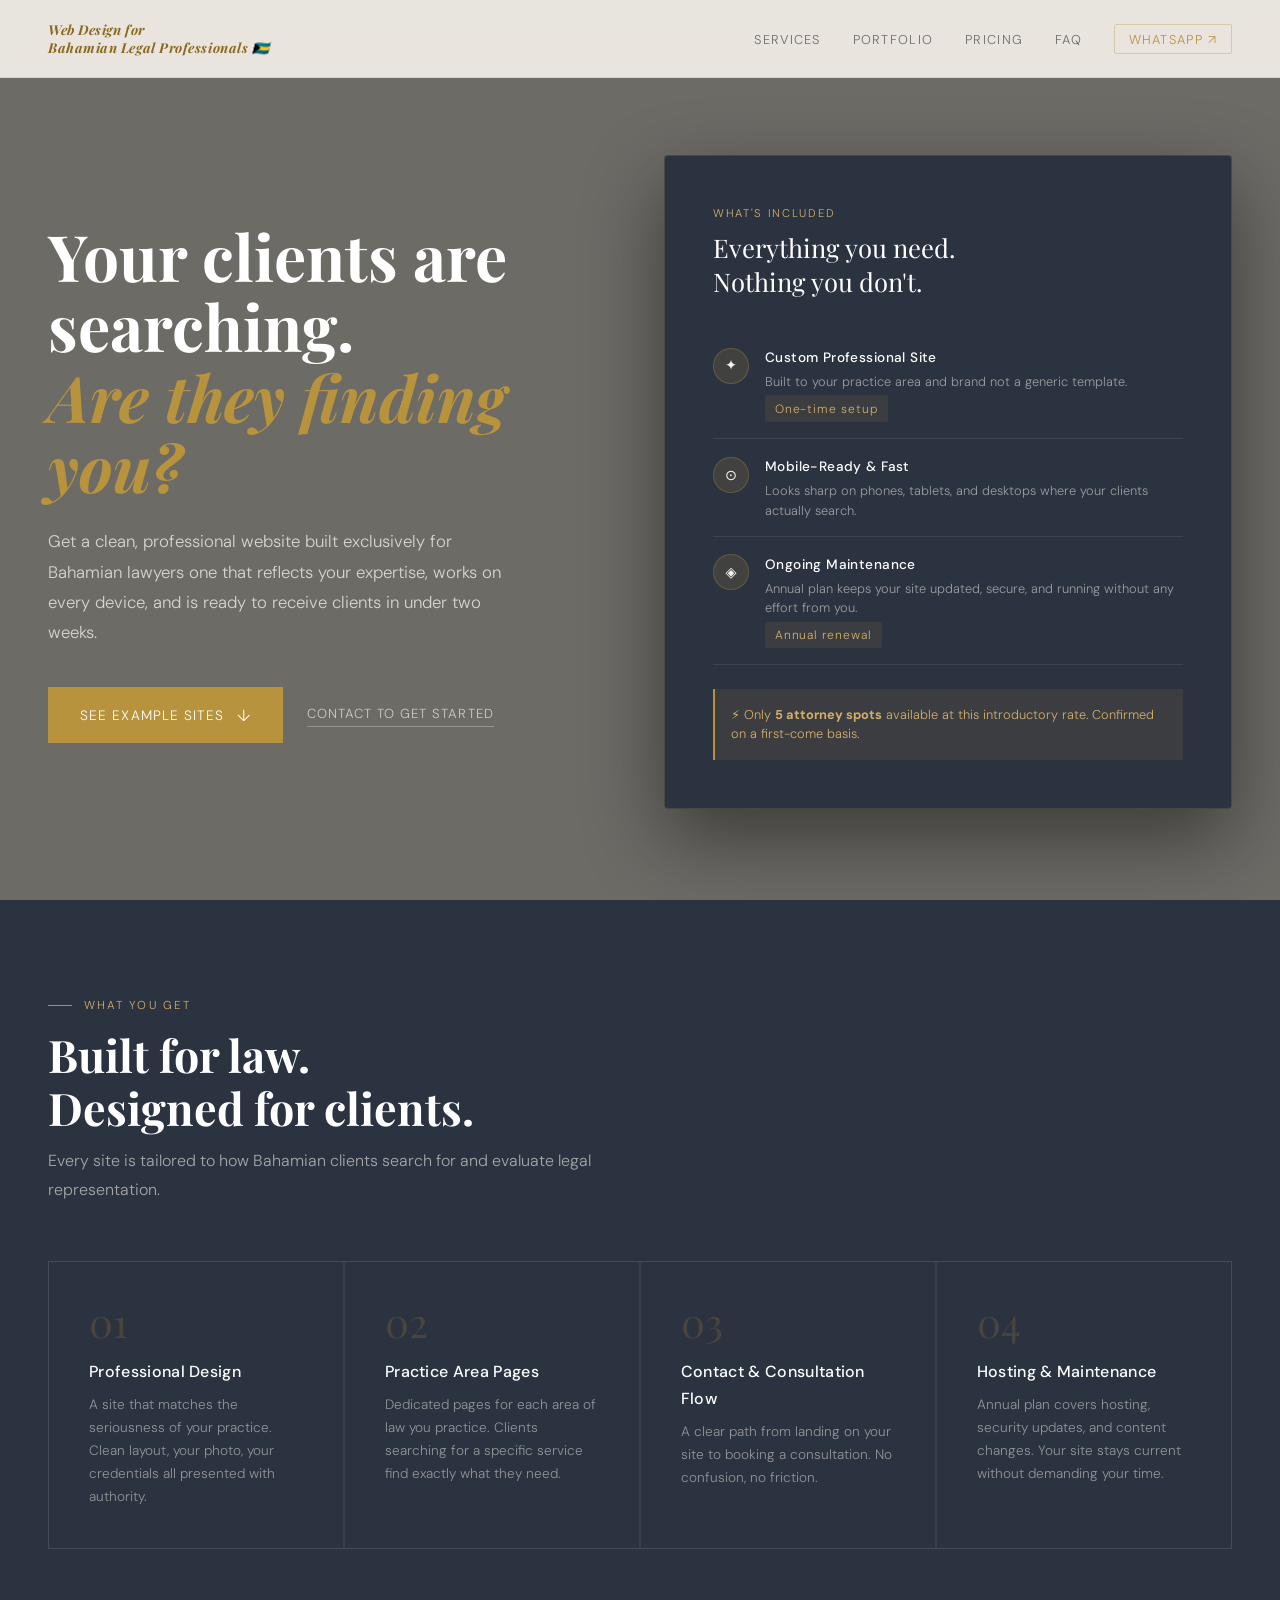
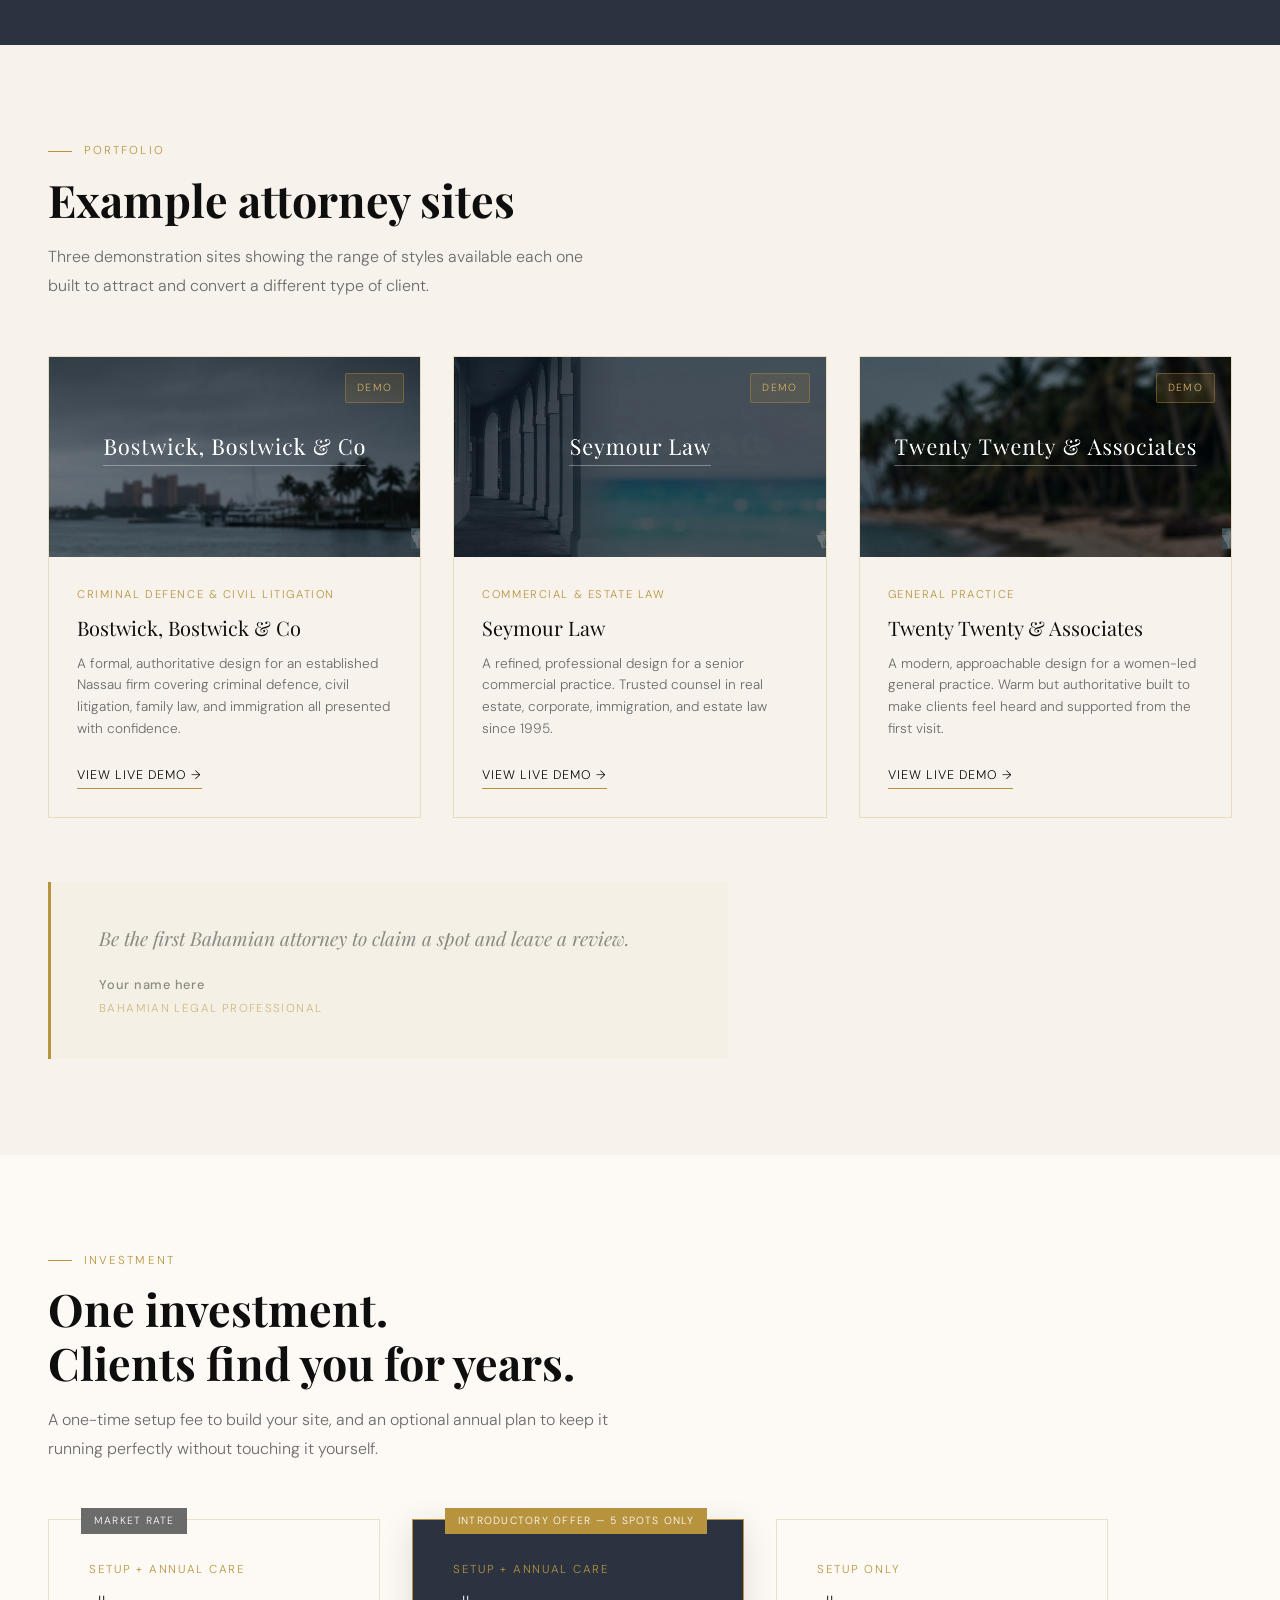
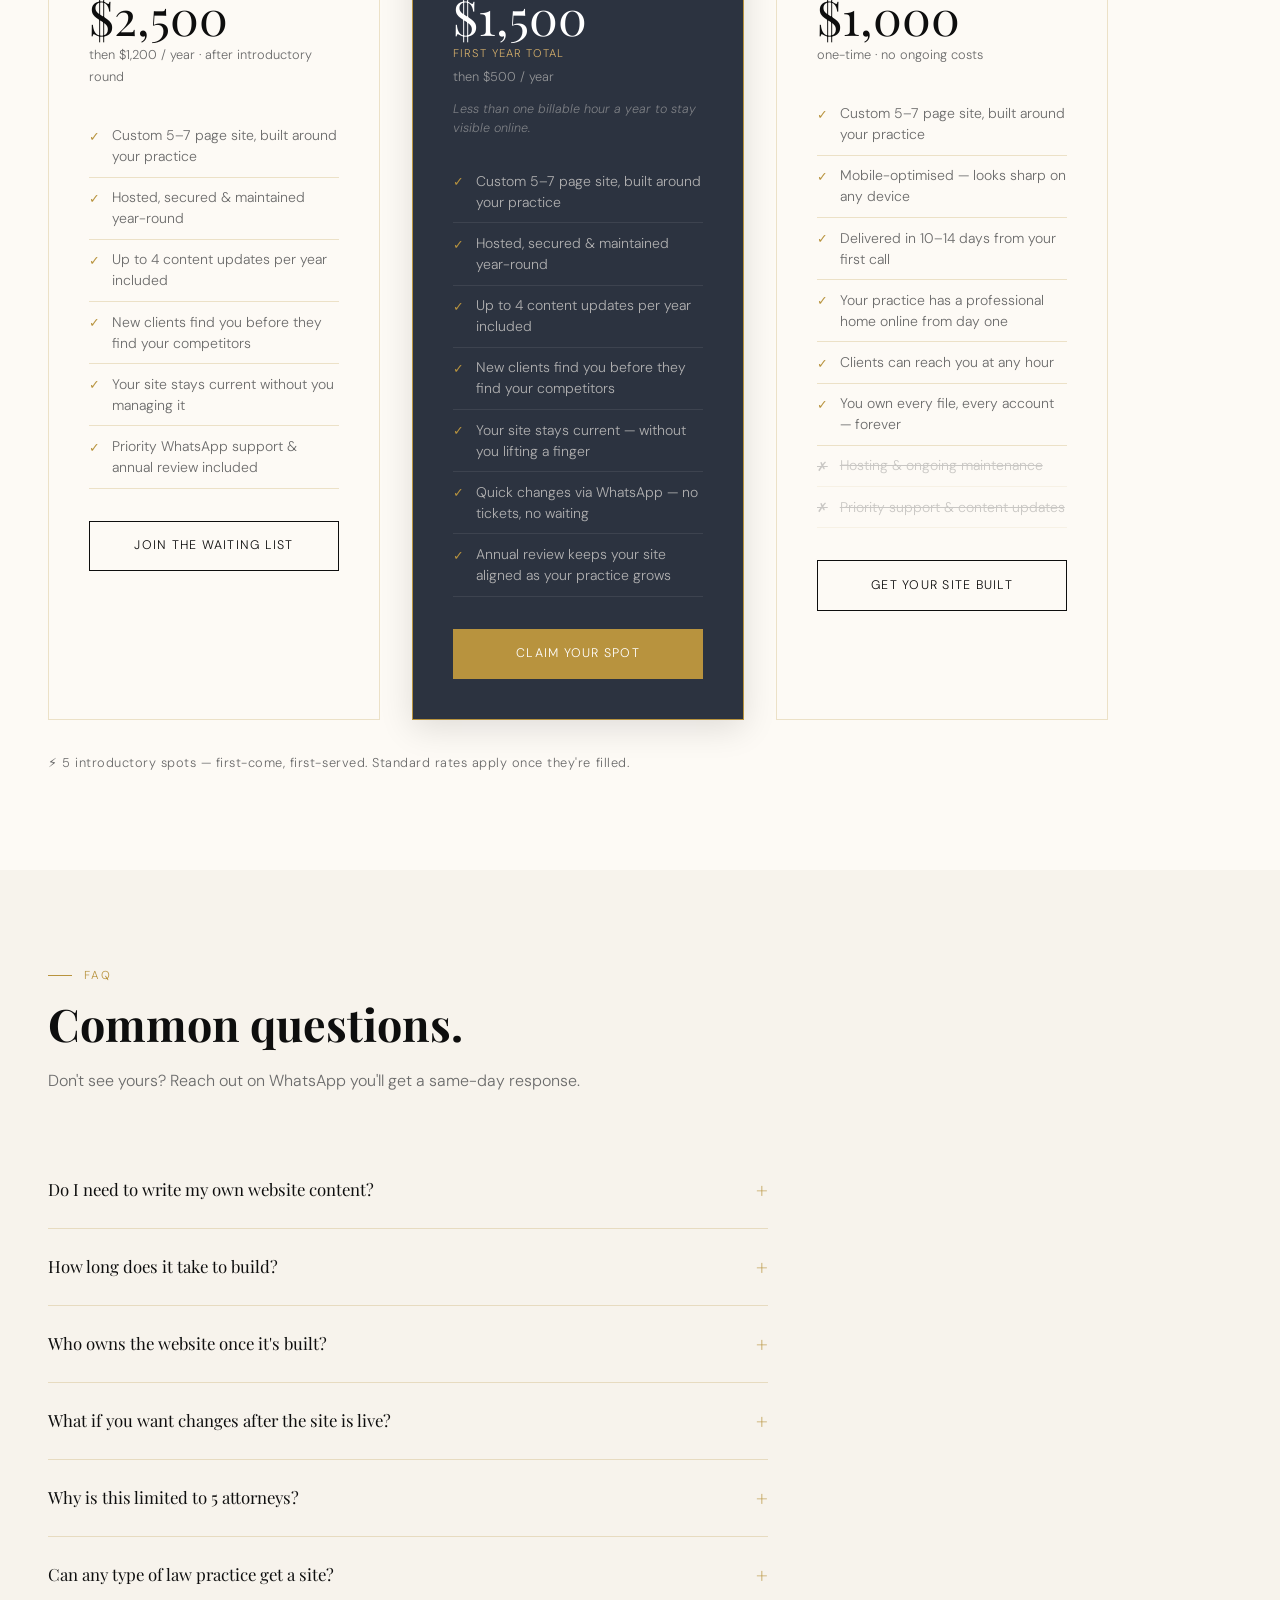
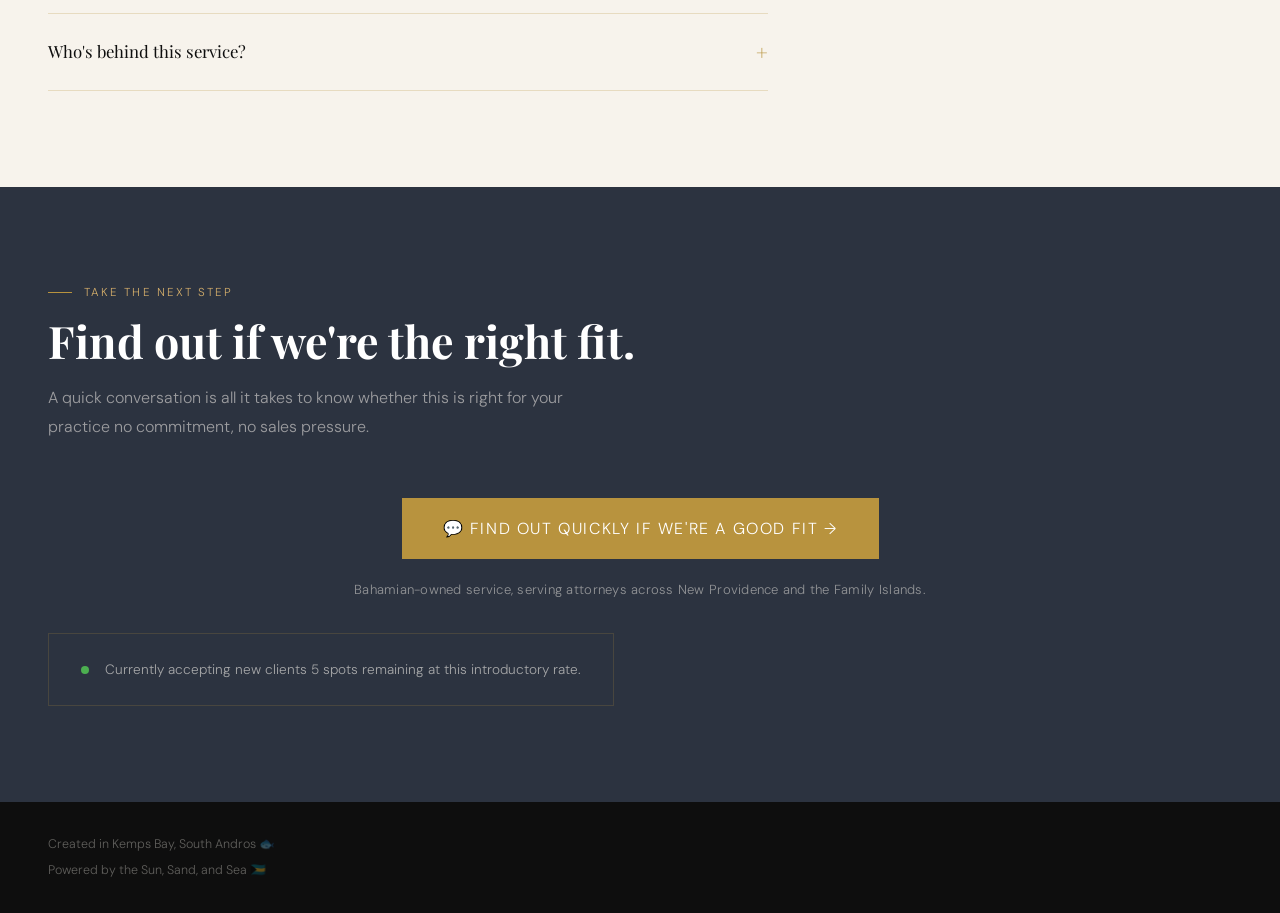
==== index.html @ 4ae84472 "Merge branch 'main' into claude/claude-md-mmhjzzpqzvfbx346-F92Xp" ====
<!DOCTYPE html>
<html lang="en">
<head>
<meta charset="UTF-8">
<meta name="viewport" content="width=device-width, initial-scale=1.0">
<title>Web Design for Bahamian 🇧🇸 Legal Professionals</title>
<link rel="icon" type="image/svg+xml" href="assets/images/favicon.svg">
<link rel="preconnect" href="https://fonts.googleapis.com">
<link rel="preconnect" href="https://fonts.gstatic.com" crossorigin>
<link href="https://fonts.googleapis.com/css2?family=Playfair+Display:ital,wght@0,400;0,700;1,400&family=DM+Sans:wght@300;400;500&display=swap" rel="stylesheet">
<link rel="stylesheet" href="assets/css/styles.css">
</head>
<body>

<!-- NAV -->
<nav>
  <a class="nav-name" href="#">Web Design for<br>Bahamian Legal Professionals 🇧🇸</a>
  <ul class="nav-links" id="navLinks">
    <li><a href="#services">Services</a></li>
    <li><a href="#work">Portfolio</a></li>
    <li><a href="#pricing">Pricing</a></li>
    <li><a href="#faq">FAQ</a></li>
    <li><a href="https://wa.me/66993726882" target="_blank" rel="noopener" class="nav-whatsapp">WhatsApp ↗</a></li>
  </ul>
  <button class="nav-toggle" id="navToggle" aria-label="Toggle navigation" aria-expanded="false">
    <span></span><span></span><span></span>
  </button>
</nav>

<!-- HERO -->
<section class="hero">
  <div class="hero-text fade-up">
    <h1>Your clients are searching.<br><em>Are they finding you?</em></h1>
    <p class="hero-body">
      Get a clean, professional website built exclusively for Bahamian lawyers 
      one that reflects your expertise, works on every device,
      and is ready to receive clients in under two weeks.
    </p>
    <div class="hero-cta-group">
      <a href="#work" class="hero-cta">See Example Sites <span class="arrow">↓</span></a>
      <a href="https://wa.me/66993726882" target="_blank" rel="noopener" class="hero-cta-secondary">Contact to Get Started</a>
    </div>
  </div>

  <div class="hero-card fade-up" style="transition-delay:0.1s">
    <p class="hero-card-label">What's included</p>
    <p class="hero-card-headline">Everything you need.<br>Nothing you don't.</p>

    <div class="offer-item">
      <div class="offer-icon">✦</div>
      <div>
        <p class="offer-title">Custom Professional Site</p>
        <p class="offer-desc">Built to your practice area and brand  not a generic template.</p>
        <span class="price-tag">One-time setup</span>
      </div>
    </div>
    <div class="offer-item">
      <div class="offer-icon">⊙</div>
      <div>
        <p class="offer-title">Mobile-Ready &amp; Fast</p>
        <p class="offer-desc">Looks sharp on phones, tablets, and desktops  where your clients actually search.</p>
      </div>
    </div>
    <div class="offer-item">
      <div class="offer-icon">◈</div>
      <div>
        <p class="offer-title">Ongoing Maintenance</p>
        <p class="offer-desc">Annual plan keeps your site updated, secure, and running without any effort from you.</p>
        <span class="price-tag">Annual renewal</span>
      </div>
    </div>

    <div class="spots-notice">
      ⚡ Only <strong>5 attorney spots</strong> available at this introductory rate.
      Confirmed on a first-come basis.
    </div>
  </div>
</section>

<!-- SERVICES -->
<section class="services-bg" id="services">
  <p class="section-label" style="color:var(--gold-light)">What you get</p>
  <h2 style="color:#fff;margin-bottom:0.75rem;">Built for law.<br>Designed for clients.</h2>
  <p class="section-intro">
    Every site is tailored to how Bahamian clients search for and evaluate legal representation.
  </p>
  <div class="services-grid">
    <div class="service-card fade-up">
      <div class="service-num">01</div>
      <p class="service-title">Professional Design</p>
      <p class="service-desc">A site that matches the seriousness of your practice. Clean layout, your photo, your credentials  all presented with authority.</p>
    </div>
    <div class="service-card fade-up" style="transition-delay:0.1s">
      <div class="service-num">02</div>
      <p class="service-title">Practice Area Pages</p>
      <p class="service-desc">Dedicated pages for each area of law you practice. Clients searching for a specific service find exactly what they need.</p>
    </div>
    <div class="service-card fade-up" style="transition-delay:0.2s">
      <div class="service-num">03</div>
      <p class="service-title">Contact &amp; Consultation Flow</p>
      <p class="service-desc">A clear path from landing on your site to booking a consultation. No confusion, no friction.</p>
    </div>
    <div class="service-card fade-up" style="transition-delay:0.3s">
      <div class="service-num">04</div>
      <p class="service-title">Hosting &amp; Maintenance</p>
      <p class="service-desc">Annual plan covers hosting, security updates, and content changes. Your site stays current without demanding your time.</p>
    </div>
  </div>
</section>

<!-- PORTFOLIO -->
<section id="work">
  <p class="section-label">Portfolio</p>
  <h2>Example attorney sites</h2>
  <p class="section-intro">
    Three demonstration sites showing the range of styles available 
    each one built to attract and convert a different type of client.
  </p>
  <div class="portfolio-grid">
    <div class="portfolio-card fade-up">
      <div class="portfolio-thumb portfolio-thumb-1">
        <img src="assets/images/demo-bostwick.png" alt="Bostwick, Bostwick &amp; Co demo site screenshot">
        <span class="thumb-badge">Demo</span>
      </div>
      <div class="portfolio-body">
        <p class="portfolio-type">Criminal Defence &amp; Civil Litigation</p>
        <p class="portfolio-name">Bostwick, Bostwick &amp; Co</p>
        <p class="portfolio-desc">A formal, authoritative design for an established Nassau firm covering criminal defence, civil litigation, family law, and immigration  all presented with confidence.</p>
        <a href="bostwick/demo.html" class="portfolio-link">View live demo →</a>
      </div>
    </div>
    <div class="portfolio-card fade-up" style="transition-delay:0.1s">
      <div class="portfolio-thumb portfolio-thumb-2">
        <img src="assets/images/demo-seymour.png" alt="Seymour Law demo site screenshot">
        <span class="thumb-badge">Demo</span>
      </div>
      <div class="portfolio-body">
        <p class="portfolio-type">Commercial &amp; Estate Law</p>
        <p class="portfolio-name">Seymour Law</p>
        <p class="portfolio-desc">A refined, professional design for a senior commercial practice. Trusted counsel in real estate, corporate, immigration, and estate law since 1995.</p>
        <a href="seymour/demo.html" class="portfolio-link">View live demo →</a>
      </div>
    </div>
    <div class="portfolio-card fade-up" style="transition-delay:0.2s">
      <div class="portfolio-thumb portfolio-thumb-3">
        <img src="assets/images/demo-twentyone.png" alt="Twenty Twenty &amp; Associates demo site screenshot">
        <span class="thumb-badge">Demo</span>
      </div>
      <div class="portfolio-body">
        <p class="portfolio-type">General Practice</p>
        <p class="portfolio-name">Twenty Twenty &amp; Associates</p>
        <p class="portfolio-desc">A modern, approachable design for a women-led general practice. Warm but authoritative  built to make clients feel heard and supported from the first visit.</p>
        <a href="twentytwenty/demo.html" class="portfolio-link">View live demo →</a>
      </div>
    </div>
  </div>

  <blockquote class="testimonial-block fade-up">
    <p class="testimonial-quote">Be the first Bahamian attorney to claim a spot  and leave a review.</p>
    <cite class="testimonial-cite">
      <span class="testimonial-name">Your name here</span>
      <span class="testimonial-role">Bahamian Legal Professional</span>
    </cite>
  </blockquote>
</section>

<!-- PRICING -->
<section class="pricing-section" id="pricing">
  <p class="section-label">Investment</p>
  <h2>One investment.<br>Clients find you for years.</h2>
  <p class="section-intro">
    A one-time setup fee to build your site, and an optional annual plan to keep it running perfectly  without touching it yourself.
  </p>
  <div class="pricing-grid">

    <!-- ANCHOR: Market Rate -->
    <div class="pricing-card fade-up">
      <span class="pricing-badge pricing-badge-muted">Market Rate</span>
      <p class="pricing-name">Setup + Annual Care</p>
      <p class="pricing-amount">$2,500</p>
      <p class="pricing-period">then $1,200 / year · after introductory round</p>
      <ul class="pricing-features">
        <li>Custom 5–7 page site, built around your practice</li>
        <li>Hosted, secured &amp; maintained year-round</li>
        <li>Up to 4 content updates per year included</li>
        <li>New clients find you before they find your competitors</li>
        <li>Your site stays current without you managing it</li>
        <li>Priority WhatsApp support &amp; annual review included</li>
      </ul>
      <a href="https://wa.me/66993726882" target="_blank" rel="noopener" class="pricing-btn pricing-btn-outline">Join the Waiting List</a>
    </div>

    <!-- FEATURED: Introductory Offer -->
    <div class="pricing-card featured fade-up" style="transition-delay:0.1s">
      <span class="pricing-badge">Introductory Offer — 5 Spots Only</span>
      <p class="pricing-name">Setup + Annual Care</p>
      <p class="pricing-amount">$1,500</p>
      <p class="pricing-year-note">first year total</p>
      <p class="pricing-renewal">then $500 / year</p>
      <p class="pricing-comparison">Less than one billable hour a year to stay visible online.</p>
      <ul class="pricing-features">
        <li>Custom 5–7 page site, built around your practice</li>
        <li>Hosted, secured &amp; maintained year-round</li>
        <li>Up to 4 content updates per year included</li>
        <li>New clients find you before they find your competitors</li>
        <li>Your site stays current — without you lifting a finger</li>
        <li>Quick changes via WhatsApp — no tickets, no waiting</li>
        <li>Annual review keeps your site aligned as your practice grows</li>
      </ul>
      <a href="https://wa.me/66993726882" target="_blank" rel="noopener" class="pricing-btn pricing-btn-filled">Claim Your Spot</a>
    </div>

    <!-- BASIC: Setup Only -->
    <div class="pricing-card fade-up" style="transition-delay:0.2s">
      <p class="pricing-name">Setup Only</p>
      <p class="pricing-amount">$1,000</p>
      <p class="pricing-period">one-time · no ongoing costs</p>
      <ul class="pricing-features">
        <li>Custom 5–7 page site, built around your practice</li>
        <li>Mobile-optimised — looks sharp on any device</li>
        <li>Delivered in 10–14 days from your first call</li>
        <li>Your practice has a professional home online from day one</li>
        <li>Clients can reach you at any hour</li>
        <li>You own every file, every account — forever</li>
        <li class="struck">Hosting &amp; ongoing maintenance</li>
        <li class="struck">Priority support &amp; content updates</li>
      </ul>
      <a href="https://wa.me/66993726882" target="_blank" rel="noopener" class="pricing-btn pricing-btn-outline">Get Your Site Built</a>
    </div>

  </div>
  <p class="pricing-scarcity">⚡ 5 introductory spots — first-come, first-served. Standard rates apply once they're filled.</p>
</section>

<!-- FAQ -->
<section id="faq">
  <p class="section-label">FAQ</p>
  <h2>Common questions.</h2>
  <p class="section-intro">Don't see yours? Reach out on WhatsApp  you'll get a same-day response.</p>
  <div class="faq-grid">
    <div class="faq-item">
      <button class="faq-q">
        Do I need to write my own website content?
        <i class="faq-icon">+</i>
      </button>
      <p class="faq-a">The process starts with what you provide  a bio, practice areas, your photo  shaped into polished website copy. You review and approve before anything goes live. No writing experience needed on your part.</p>
    </div>
    <div class="faq-item">
      <button class="faq-q">
        How long does it take to build?
        <i class="faq-icon">+</i>
      </button>
      <p class="faq-a">Most sites are delivered within 10–14 days from the first call. A faster turnaround is possible if your content is ready early. You'll be kept updated at every stage.</p>
    </div>
    <div class="faq-item">
      <button class="faq-q">
        Who owns the website once it's built?
        <i class="faq-icon">+</i>
      </button>
      <p class="faq-a">You do. The domain is registered in your name, and all files are yours. The annual maintenance plan is optional  if you prefer to manage hosting yourself after the first year, that's entirely your choice.</p>
    </div>
    <div class="faq-item">
      <button class="faq-q">
        What if you want changes after the site is live?
        <i class="faq-icon">+</i>
      </button>
      <p class="faq-a">Clients on the annual care plan get up to four content updates per year included. Outside of that plan, minor changes are handled at a flat hourly rate with no surprise invoices.</p>
    </div>
    <div class="faq-item">
      <button class="faq-q">
        Why is this limited to 5 attorneys?
        <i class="faq-icon">+</i>
      </button>
      <p class="faq-a">This round is kept small to ensure each site gets full attention. Once these five spots are filled, the next intake will be at standard market rates.</p>
    </div>
    <div class="faq-item">
      <button class="faq-q">
        Can any type of law practice get a site?
        <i class="faq-icon">+</i>
      </button>
      <p class="faq-a">Yes. Whether you practice family law, criminal defence, corporate, real estate, or immigration law, the approach is the same: design that fits your clients' expectations and makes it easy for them to reach you.</p>
    </div>
    <div class="faq-item">
      <button class="faq-q">
        Who's behind this service?
        <i class="faq-icon">+</i>
      </button>
      <p class="faq-a">My name is M. Aurelius Higgs. I grew up in Nassau, New Providence, and I now live in Johnson Bay, South Andros. I studied Computer Information Systems at the College of the Bahamas. This is a service I want to give back to my community building tools that help Bahamian professionals compete and grow.</p>
    </div>
  </div>
</section>

<!-- CONTACT -->
<section class="contact-section" id="contact">
  <p class="section-label" style="color:var(--gold-light)">Take the next step</p>
  <h2>Find out if we're the right fit.</h2>
  <p class="section-intro">
    A quick conversation is all it takes to know whether this is right for your practice  no commitment, no sales pressure.
  </p>
  <div style="text-align:center; margin-top: 2.5rem;">
    <a class="pricing-btn pricing-btn-filled" href="https://wa.me/66993726882" target="_blank" rel="noopener" style="display:inline-block; padding: 1rem 2.5rem; font-size: 1rem;">
      💬 Find Out Quickly If We're a Good Fit →
    </a>
    <p class="trust-signal">Bahamian-owned service, serving attorneys across New Providence and the Family Islands.</p>
  </div>
  <div class="availability" style="margin-top: 2rem;">
    <span class="avail-dot"></span>
    Currently accepting new clients  5 spots remaining at this introductory rate.
  </div>
</section>

<!-- FOOTER -->
<footer>
  <p>Created in Kemps Bay, South Andros 🐟</p>
  <p>Powered by the Sun, Sand, and Sea 🇧🇸</p>
</footer>

<!-- DEMO MODAL -->
<div class="demo-modal-overlay" id="demoModal" aria-hidden="true">
  <div class="demo-modal" role="dialog" aria-modal="true" aria-labelledby="demoModalTitle">
    <div class="demo-modal-header">
      <p class="demo-modal-title" id="demoModalTitle"></p>
      <span class="demo-modal-label">Preview</span>
    </div>
    <div class="demo-modal-body">
      <div class="demo-loading" id="demoLoading">
        <span class="demo-spinner"></span>
        <p>Loading…</p>
      </div>
      <iframe id="demoFrame" src="" title="Demo site preview" sandbox="allow-scripts allow-same-origin"></iframe>
    </div>
    <div class="demo-modal-footer">
      <button class="demo-btn demo-btn-cancel" id="demoCancel">Cancel</button>
      <button class="demo-btn demo-btn-open" id="demoOpen">Open Demo</button>
    </div>
  </div>
</div>

<script src="assets/js/main.js"></script>
</body>
</html>
---- assets/css/styles.css ----
*, *::before, *::after { box-sizing: border-box; margin: 0; padding: 0; }

:root {
  --ink: #0E0E0E;
  --cream: #F7F3EC;
  --gold: #B8933E;
  --gold-light: #D4AE6A;
  --slate: #2C3340;
  --muted: #6B6B6B;
  --border: rgba(184,147,62,0.25);
  --serif: 'Playfair Display', Georgia, serif;
  --sans: 'DM Sans', system-ui, sans-serif;
}

html { scroll-behavior: smooth; }

body {
  background: var(--cream);
  color: var(--ink);
  font-family: var(--sans);
  font-weight: 300;
  line-height: 1.7;
  overflow-x: hidden;
}

/* ── NAV ── */
nav {
  position: fixed; top: 0; left: 0; right: 0; z-index: 100;
  display: flex; align-items: center; justify-content: space-between;
  padding: 1.25rem 3rem;
  background: rgba(247,243,236,0.9);
  backdrop-filter: blur(12px);
  border-bottom: 1px solid var(--border);
}
.nav-name {
  font-family: var(--serif);
  font-size: 0.85rem;
  font-weight: 700;
  line-height: 1.35;
  letter-spacing: 0.04em;
  color: #8B6A1F;
  text-decoration: none;
  font-style: italic;
}
.nav-links { display: flex; gap: 2rem; list-style: none; align-items: center; }
.nav-toggle { display: none; }
.nav-links a {
  font-size: 0.8rem;
  letter-spacing: 0.1em;
  text-transform: uppercase;
  color: var(--muted);
  text-decoration: none;
  transition: color 0.2s;
}
.nav-links a:hover { color: var(--gold); }
.nav-whatsapp {
  color: var(--gold) !important;
  border: 1px solid rgba(184,147,62,0.35);
  padding: 0.35rem 0.85rem !important;
  border-radius: 2px;
  transition: background 0.2s, color 0.2s !important;
}
.nav-whatsapp:hover {
  background: var(--gold);
  color: var(--ink) !important;
}

/* ── HERO ── */
.hero {
  min-height: 100vh;
  display: grid;
  grid-template-columns: 1fr 1fr;
  align-items: center;
  padding: 8rem 3rem 4rem;
  gap: 3rem;
  position: relative;
  overflow: hidden;
  background: url('https://images.unsplash.com/photo-1487252855124-d29de15dfe84?crop=entropy&cs=srgb&fm=jpg&q=85&w=1920') center/cover no-repeat;
}
.hero::before {
  content: '';
  position: absolute; inset: 0;
  background: rgba(12,10,6,0.58);
  z-index: 0;
}

.hero-text { position: relative; z-index: 1; }
.hero-eyebrow {
  font-size: 0.75rem;
  letter-spacing: 0.18em;
  text-transform: uppercase;
  color: var(--gold);
  margin-bottom: 1.25rem;
  display: flex; align-items: center; gap: 0.75rem;
}
.hero-eyebrow::before {
  content: '';
  display: block; width: 2rem; height: 1px;
  background: var(--gold);
}
h1 {
  font-family: var(--serif);
  font-size: clamp(2.8rem, 5vw, 4.2rem);
  line-height: 1.1;
  margin-bottom: 1.5rem;
  color: var(--ink);
}
h1 em {
  font-style: italic;
  color: var(--gold);
}
.hero-text h1 { color: #fff; }
.hero-body {
  font-size: 1.05rem;
  color: rgba(247,243,236,0.78);
  max-width: 480px;
  margin-bottom: 2.5rem;
  line-height: 1.8;
}
.hero-cta {
  display: inline-flex; align-items: center; gap: 0.75rem;
  background: var(--gold);
  color: #fff;
  padding: 0.9rem 2rem;
  font-family: var(--sans);
  font-size: 0.85rem;
  letter-spacing: 0.08em;
  text-transform: uppercase;
  text-decoration: none;
  transition: background 0.2s, color 0.2s, transform 0.2s;
}
.hero-cta:hover { background: var(--cream); color: var(--gold); transform: translateY(-1px); }
.hero-cta .arrow { font-size: 1rem; }
.hero-cta-group { display: flex; align-items: center; gap: 1.5rem; flex-wrap: wrap; }
.hero-cta-secondary {
  font-family: var(--sans);
  font-size: 0.82rem;
  letter-spacing: 0.08em;
  text-transform: uppercase;
  color: rgba(247,243,236,0.7);
  text-decoration: none;
  border-bottom: 1px solid rgba(247,243,236,0.3);
  padding-bottom: 1px;
  transition: color 0.2s, border-color 0.2s;
}
.hero-cta-secondary:hover { color: var(--gold); border-color: var(--gold); }

.hero-card {
  position: relative; z-index: 1;
  background: var(--slate);
  color: var(--cream);
  padding: 3rem;
  border-radius: 4px;
  border: 1px solid rgba(184,147,62,0.22);
  box-shadow: 0 30px 80px rgba(0,0,0,0.45);
}
.hero-card-label {
  font-size: 0.7rem;
  letter-spacing: 0.15em;
  text-transform: uppercase;
  color: var(--gold-light);
  margin-bottom: 0.5rem;
}
.hero-card-headline {
  font-family: var(--serif);
  font-size: 1.6rem;
  line-height: 1.3;
  margin-bottom: 2rem;
  color: #fff;
}
.offer-item {
  display: flex; align-items: flex-start; gap: 1rem;
  padding: 1rem 0;
  border-bottom: 1px solid rgba(255,255,255,0.08);
}
.offer-item:last-of-type { border-bottom: none; }
.offer-icon {
  width: 36px; height: 36px;
  background: rgba(184,147,62,0.15);
  border: 1px solid rgba(184,147,62,0.3);
  border-radius: 50%;
  display: flex; align-items: center; justify-content: center;
  font-size: 0.9rem;
  flex-shrink: 0;
  margin-top: 0.1rem;
}
.offer-title {
  font-size: 0.85rem;
  font-weight: 500;
  color: #fff;
  letter-spacing: 0.03em;
  margin-bottom: 0.2rem;
}
.offer-desc {
  font-size: 0.8rem;
  color: rgba(247,243,236,0.55);
  line-height: 1.5;
}
.price-tag {
  display: inline-block;
  margin-top: 0.25rem;
  font-size: 0.75rem;
  letter-spacing: 0.08em;
  color: var(--gold-light);
  background: rgba(184,147,62,0.1);
  padding: 0.2rem 0.6rem;
  border-radius: 2px;
}
.spots-notice {
  margin-top: 1.5rem;
  padding: 1rem;
  background: rgba(184,147,62,0.1);
  border-left: 2px solid var(--gold);
  font-size: 0.8rem;
  color: var(--gold-light);
  line-height: 1.5;
}

/* ── SECTION BASE ── */
section { padding: 6rem 3rem; }
.section-label {
  font-size: 0.72rem;
  letter-spacing: 0.18em;
  text-transform: uppercase;
  color: var(--gold);
  margin-bottom: 0.75rem;
  display: flex; align-items: center; gap: 0.75rem;
}
.section-label::before {
  content: '';
  display: block; width: 1.5rem; height: 1px;
  background: var(--gold);
}
h2 {
  font-family: var(--serif);
  font-size: clamp(2rem, 3.5vw, 2.8rem);
  line-height: 1.2;
  margin-bottom: 1rem;
  color: var(--ink);
}
.section-intro {
  font-size: 1rem;
  color: var(--muted);
  max-width: 560px;
  margin-bottom: 3.5rem;
  line-height: 1.8;
}

/* ── SERVICES ── */
.services-bg {
  background: var(--slate);
  color: var(--cream);
}
.services-bg .section-intro { color: rgba(247,243,236,0.6); }
.services-bg h2 { color: #fff; }
.services-grid {
  display: grid;
  grid-template-columns: repeat(auto-fit, minmax(240px, 1fr));
  gap: 1.5px;
  background: rgba(255,255,255,0.06);
  border: 1px solid rgba(255,255,255,0.06);
}
.service-card {
  background: var(--slate);
  padding: 2.5rem;
  transition: background 0.2s;
}
.service-card:hover { background: #3a4352; }
.service-num {
  font-family: var(--serif);
  font-size: 2.5rem;
  color: rgba(184,147,62,0.2);
  line-height: 1;
  margin-bottom: 1rem;
}
.service-title {
  font-size: 1rem;
  font-weight: 500;
  color: #fff;
  margin-bottom: 0.5rem;
  letter-spacing: 0.02em;
}
.service-desc {
  font-size: 0.85rem;
  color: rgba(247,243,236,0.5);
  line-height: 1.7;
}

/* ── PORTFOLIO ── */
.portfolio-grid {
  display: grid;
  grid-template-columns: repeat(auto-fit, minmax(300px, 1fr));
  gap: 2rem;
}
.portfolio-card {
  border: 1px solid var(--border);
  overflow: hidden;
  transition: transform 0.25s, box-shadow 0.25s;
  position: relative;
}
.portfolio-card:hover {
  transform: translateY(-4px);
  box-shadow: 0 20px 50px rgba(0,0,0,0.1);
}
.portfolio-thumb {
  width: 100%; height: 200px;
  background: var(--slate);
  display: flex; align-items: center; justify-content: center;
  position: relative;
  overflow: hidden;
}
.portfolio-thumb img {
  width: 100%;
  height: 100%;
  object-fit: cover;
  object-position: top;
  display: block;
}
.portfolio-thumb-1 { background: linear-gradient(135deg, #1a2332 0%, #2C3340 100%); }
.portfolio-thumb-2 { background: linear-gradient(135deg, #1f1a0f 0%, #3d2e0e 100%); }
.portfolio-thumb-3 { background: linear-gradient(135deg, #0d1f1a 0%, #0e3028 100%); }
.thumb-label {
  text-align: center;
  color: rgba(255,255,255,0.3);
  font-family: var(--serif);
  font-size: 1.1rem;
  padding: 1rem;
  letter-spacing: 0.05em;
}
.thumb-badge {
  position: absolute; top: 1rem; right: 1rem;
  font-size: 0.65rem;
  letter-spacing: 0.12em;
  text-transform: uppercase;
  background: rgba(184,147,62,0.15);
  border: 1px solid rgba(184,147,62,0.4);
  color: var(--gold-light);
  padding: 0.3rem 0.7rem;
  border-radius: 2px;
}
.portfolio-body { padding: 1.75rem; }
.portfolio-type {
  font-size: 0.7rem;
  letter-spacing: 0.14em;
  text-transform: uppercase;
  color: var(--gold);
  margin-bottom: 0.4rem;
}
.portfolio-name {
  font-family: var(--serif);
  font-size: 1.25rem;
  margin-bottom: 0.5rem;
  color: var(--ink);
}
.portfolio-desc {
  font-size: 0.85rem;
  color: var(--muted);
  margin-bottom: 1.25rem;
  line-height: 1.6;
}
.portfolio-link {
  display: inline-flex; align-items: center; gap: 0.5rem;
  font-size: 0.78rem;
  letter-spacing: 0.08em;
  text-transform: uppercase;
  color: var(--ink);
  text-decoration: none;
  border-bottom: 1px solid var(--gold);
  padding-bottom: 0.1rem;
  transition: color 0.2s;
}
/* Expand click target to entire card */
.portfolio-link::before {
  content: '';
  position: absolute;
  inset: 0;
}
.portfolio-card:hover .portfolio-link { color: var(--gold); }

/* ── TESTIMONIAL ── */
.testimonial-block {
  margin-top: 4rem;
  padding: 2.5rem 3rem;
  border-left: 3px solid var(--gold);
  background: rgba(184,147,62,0.04);
  max-width: 680px;
}
.testimonial-quote {
  font-family: var(--serif);
  font-size: 1.2rem;
  font-style: italic;
  color: var(--ink);
  line-height: 1.7;
  margin-bottom: 1.25rem;
  opacity: 0.45;
}
.testimonial-cite {
  display: flex;
  flex-direction: column;
  gap: 0.2rem;
  font-style: normal;
}
.testimonial-name {
  font-size: 0.8rem;
  font-weight: 500;
  letter-spacing: 0.06em;
  color: var(--ink);
  opacity: 0.45;
}
.testimonial-role {
  font-size: 0.72rem;
  letter-spacing: 0.12em;
  text-transform: uppercase;
  color: var(--gold);
  opacity: 0.6;
}

/* ── TRUST SIGNAL ── */
.trust-signal {
  margin-top: 1.25rem;
  font-size: 0.82rem;
  color: rgba(247,243,236,0.5);
  letter-spacing: 0.02em;
}

/* ── PRICING ── */
.pricing-section { background: #FDFAF5; }
.pricing-grid {
  display: grid;
  grid-template-columns: repeat(auto-fit, minmax(280px, 1fr));
  gap: 2rem;
  max-width: 1060px;
}
@media (min-width: 900px) {
  .pricing-grid { grid-template-columns: repeat(3, 1fr); }
  .pricing-card.featured {
    transform: translateY(-0.75rem);
    box-shadow: 0 8px 32px rgba(0,0,0,0.12);
  }
}
.pricing-card {
  border: 1px solid var(--border);
  padding: 2.5rem;
  position: relative;
}
.pricing-card.featured {
  background: var(--slate);
  color: var(--cream);
  border-color: var(--gold);
}
.pricing-badge {
  position: absolute; top: -0.75rem; left: 2rem;
  font-size: 0.65rem;
  letter-spacing: 0.12em;
  text-transform: uppercase;
  background: var(--gold);
  color: #fff;
  padding: 0.25rem 0.8rem;
}
.pricing-name {
  font-size: 0.72rem;
  letter-spacing: 0.15em;
  text-transform: uppercase;
  color: var(--gold);
  margin-bottom: 0.75rem;
}
.pricing-amount {
  font-family: var(--serif);
  font-size: 3rem;
  line-height: 1;
  margin-bottom: 0.25rem;
  color: inherit;
}
.pricing-card.featured .pricing-amount { color: #fff; }
.pricing-period {
  font-size: 0.8rem;
  color: var(--muted);
  margin-bottom: 1.75rem;
}
.pricing-card.featured .pricing-period { color: rgba(247,243,236,0.5); }
.pricing-features { list-style: none; margin-bottom: 2rem; }
.pricing-features li {
  font-size: 0.875rem;
  padding: 0.6rem 0;
  border-bottom: 1px solid var(--border);
  display: flex; gap: 0.75rem; align-items: flex-start;
  color: var(--muted);
  line-height: 1.5;
}
.pricing-card.featured .pricing-features li {
  color: rgba(247,243,236,0.65);
  border-color: rgba(255,255,255,0.08);
}
.pricing-features li::before {
  content: '✓';
  color: var(--gold);
  font-size: 0.8rem;
  flex-shrink: 0;
  margin-top: 0.1rem;
}
.pricing-btn {
  display: block; text-align: center;
  padding: 0.85rem;
  font-size: 0.78rem;
  letter-spacing: 0.1em;
  text-transform: uppercase;
  text-decoration: none;
  transition: all 0.2s;
}
.pricing-btn-outline {
  border: 1px solid var(--ink);
  color: var(--ink);
}
.pricing-btn-outline:hover { background: var(--ink); color: var(--cream); }
.pricing-btn-filled {
  background: var(--gold);
  color: #fff;
  border: 1px solid var(--gold);
}
.pricing-btn-filled:hover { background: var(--gold-light); }
.pricing-badge-muted { background: var(--muted); }
.pricing-year-note {
  font-size: 0.7rem;
  letter-spacing: 0.1em;
  text-transform: uppercase;
  color: var(--gold-light);
  margin-bottom: 0.2rem;
}
.pricing-renewal {
  font-size: 0.8rem;
  color: rgba(247,243,236,0.5);
  margin-bottom: 0.75rem;
}
.pricing-comparison {
  font-size: 0.78rem;
  font-style: italic;
  color: rgba(247,243,236,0.4);
  margin-bottom: 1.5rem;
  line-height: 1.5;
}
.pricing-features li.struck {
  text-decoration: line-through;
  opacity: 0.35;
}
.pricing-features li.struck::before {
  content: '✗';
  color: var(--muted);
}
.pricing-scarcity {
  margin-top: 2rem;
  font-size: 0.8rem;
  letter-spacing: 0.04em;
  color: var(--muted);
}

/* ── FAQ ── */
.faq-grid { max-width: 720px; }
.faq-item {
  border-bottom: 1px solid var(--border);
}
.faq-q {
  width: 100%; text-align: left;
  background: none; border: none; cursor: pointer;
  padding: 1.5rem 0;
  display: flex; align-items: center; justify-content: space-between;
  gap: 1rem;
  font-family: var(--serif);
  font-size: 1.05rem;
  color: var(--ink);
  line-height: 1.4;
}
.faq-q:hover { color: var(--gold); }
.faq-icon {
  font-size: 1.25rem;
  color: var(--gold);
  flex-shrink: 0;
  transition: transform 0.3s;
  font-style: normal;
}
.faq-item.open .faq-icon { transform: rotate(45deg); }
.faq-a {
  font-size: 0.9rem;
  color: var(--muted);
  line-height: 1.8;
  max-height: 0;
  overflow: hidden;
  transition: max-height 0.4s ease, padding 0.3s;
  padding-bottom: 0;
}
.faq-item.open .faq-a {
  max-height: 300px;
  padding-bottom: 1.5rem;
}

/* ── CONTACT ── */
.contact-section { background: var(--slate); color: var(--cream); }
.contact-section h2 { color: #fff; }
.contact-section .section-intro { color: rgba(247,243,236,0.55); }
.contact-grid {
  display: grid;
  grid-template-columns: repeat(auto-fit, minmax(220px, 1fr));
  gap: 1.5rem;
  margin-bottom: 3rem;
}
.contact-card {
  border: 1px solid rgba(184,147,62,0.2);
  padding: 2rem;
  text-decoration: none;
  color: var(--cream);
  transition: border-color 0.2s, background 0.2s;
  display: block;
}
.contact-card:hover {
  border-color: var(--gold);
  background: rgba(184,147,62,0.05);
}
.contact-icon {
  font-size: 1.5rem;
  margin-bottom: 1rem;
  display: block;
}
.contact-method {
  font-size: 0.65rem;
  letter-spacing: 0.15em;
  text-transform: uppercase;
  color: var(--gold);
  margin-bottom: 0.4rem;
}
.contact-value {
  font-family: var(--serif);
  font-size: 1.1rem;
  color: #fff;
  margin-bottom: 0.3rem;
}
.contact-note {
  font-size: 0.78rem;
  color: rgba(247,243,236,0.4);
}
.availability {
  padding: 1.5rem 2rem;
  border: 1px solid rgba(184,147,62,0.2);
  display: inline-flex;
  align-items: center;
  gap: 1rem;
  font-size: 0.85rem;
  color: rgba(247,243,236,0.6);
}
.avail-dot {
  width: 8px; height: 8px;
  background: #4CAF50;
  border-radius: 50%;
  animation: pulse 2s infinite;
  flex-shrink: 0;
}
@keyframes pulse {
  0%, 100% { opacity: 1; }
  50% { opacity: 0.4; }
}

/* ── FOOTER ── */
footer {
  background: var(--ink);
  color: rgba(247,243,236,0.35);
  padding: 2rem 3rem;
  display: flex; flex-direction: column; align-items: flex-start; gap: 0.25rem;
  font-size: 0.78rem;
}
footer span { color: var(--gold); }

/* ── ANIMATIONS ── */
.fade-up {
  opacity: 0;
  transform: translateY(24px);
  transition: opacity 0.7s ease, transform 0.7s ease;
}
.fade-up.visible {
  opacity: 1;
  transform: translateY(0);
}

/* ── DEMO MODAL ── */
.demo-modal-overlay {
  position: fixed; inset: 0; z-index: 500;
  background: rgba(14,14,14,0.72);
  backdrop-filter: blur(4px);
  display: flex; align-items: center; justify-content: center;
  opacity: 0; pointer-events: none;
  transition: opacity 0.25s;
}
.demo-modal-overlay.active {
  opacity: 1; pointer-events: auto;
}
.demo-modal {
  width: 90vw; max-width: 1000px;
  height: 85vh;
  background: var(--cream);
  display: flex; flex-direction: column;
  border: 1px solid var(--border);
  box-shadow: 0 40px 100px rgba(0,0,0,0.35);
  transform: translateY(20px);
  transition: transform 0.25s;
}
.demo-modal-overlay.active .demo-modal {
  transform: translateY(0);
}
.demo-modal-header {
  padding: 1.1rem 1.75rem;
  border-bottom: 1px solid var(--border);
  display: flex; align-items: center; justify-content: space-between;
  flex-shrink: 0;
}
.demo-modal-title {
  font-family: var(--serif);
  font-size: 1.05rem;
  color: var(--ink);
}
.demo-modal-label {
  font-size: 0.65rem;
  letter-spacing: 0.14em;
  text-transform: uppercase;
  color: var(--gold);
  background: rgba(184,147,62,0.1);
  border: 1px solid rgba(184,147,62,0.3);
  padding: 0.25rem 0.65rem;
  border-radius: 2px;
}
.demo-modal-body {
  flex: 1;
  overflow: auto;
  -webkit-overflow-scrolling: touch;
  position: relative;
}
.demo-loading {
  position: absolute; inset: 0;
  display: flex; flex-direction: column;
  align-items: center; justify-content: center;
  gap: 1rem;
  background: var(--cream);
  color: var(--muted);
  font-size: 0.85rem;
  letter-spacing: 0.06em;
  z-index: 1;
}
.demo-loading.hidden { display: none; }
.demo-spinner {
  width: 28px; height: 28px;
  border: 2px solid var(--border);
  border-top-color: var(--gold);
  border-radius: 50%;
  animation: spin 0.75s linear infinite;
}
@keyframes spin { to { transform: rotate(360deg); } }
.demo-modal-body iframe {
  width: 100%; height: 100%;
  border: none; display: block;
}
.demo-modal-footer {
  padding: 1rem 1.75rem;
  border-top: 1px solid var(--border);
  display: flex; justify-content: flex-end; gap: 0.75rem;
  flex-shrink: 0;
}
.demo-btn {
  padding: 0.75rem 1.75rem;
  font-family: var(--sans);
  font-size: 0.78rem;
  letter-spacing: 0.08em;
  text-transform: uppercase;
  cursor: pointer;
  transition: background 0.2s, color 0.2s, border-color 0.2s;
}
.demo-btn-cancel {
  background: none;
  border: 1px solid var(--border);
  color: var(--muted);
}
.demo-btn-cancel:hover { border-color: var(--ink); color: var(--ink); }
.demo-btn-open {
  background: var(--ink);
  color: var(--cream);
  border: 1px solid var(--ink);
}
.demo-btn-open:hover { background: var(--gold); border-color: var(--gold); }

/* ── RESPONSIVE — TABLET ── */
@media (max-width: 1080px) {
  .hero { gap: 2rem; padding: 8rem 2rem 4rem; }
}

/* ── RESPONSIVE — MOBILE ── */
@media (max-width: 768px) {
  nav { padding: 1rem 1.5rem; }

  /* Mobile nav toggle button */
  .nav-toggle {
    display: flex;
    flex-direction: column;
    justify-content: center;
    gap: 5px;
    background: none;
    border: none;
    cursor: pointer;
    padding: 0.25rem;
  }
  .nav-toggle span {
    display: block;
    width: 22px; height: 1.5px;
    background: var(--ink);
    transition: transform 0.3s, opacity 0.3s;
  }
  .nav-toggle.open span:nth-child(1) { transform: translateY(6.5px) rotate(45deg); }
  .nav-toggle.open span:nth-child(2) { opacity: 0; }
  .nav-toggle.open span:nth-child(3) { transform: translateY(-6.5px) rotate(-45deg); }

  /* Mobile nav drawer */
  .nav-links {
    display: flex;
    flex-direction: column;
    gap: 0;
    position: fixed;
    top: 57px; left: 0; right: 0;
    background: rgba(247,243,236,0.97);
    backdrop-filter: blur(12px);
    border-bottom: 1px solid var(--border);
    padding: 0;
    max-height: 0;
    overflow: hidden;
    transition: max-height 0.35s ease, padding 0.35s;
    z-index: 99;
  }
  .nav-links.open {
    max-height: 400px;
    padding: 0.5rem 0 1rem;
  }
  .nav-links li { width: 100%; }
  .nav-links a {
    display: block;
    padding: 0.9rem 1.5rem;
    font-size: 0.85rem;
  }

  .nav-name { font-size: 0.78rem; }

  .hero {
    grid-template-columns: 1fr;
    padding: 7rem 1.5rem 3rem;
    gap: 2.5rem;
  }
  .testimonial-block { padding: 1.5rem; }
  section { padding: 4rem 1.5rem; }
  footer { flex-direction: column; gap: 0.5rem; text-align: center; }

  /* Modal mobile */
  .demo-modal {
    width: 100vw;
    height: 92vh;
    border-left: none;
    border-right: none;
    border-bottom: none;
    border-radius: 12px 12px 0 0;
    align-self: flex-end;
  }
  .demo-modal-overlay { align-items: flex-end; }
  .demo-modal-header { padding: 1rem 1.25rem; }
  .demo-modal-footer {
    padding: 0.85rem 1.25rem;
    gap: 0.5rem;
  }
  .demo-btn { flex: 1; text-align: center; padding: 0.85rem 1rem; }
}
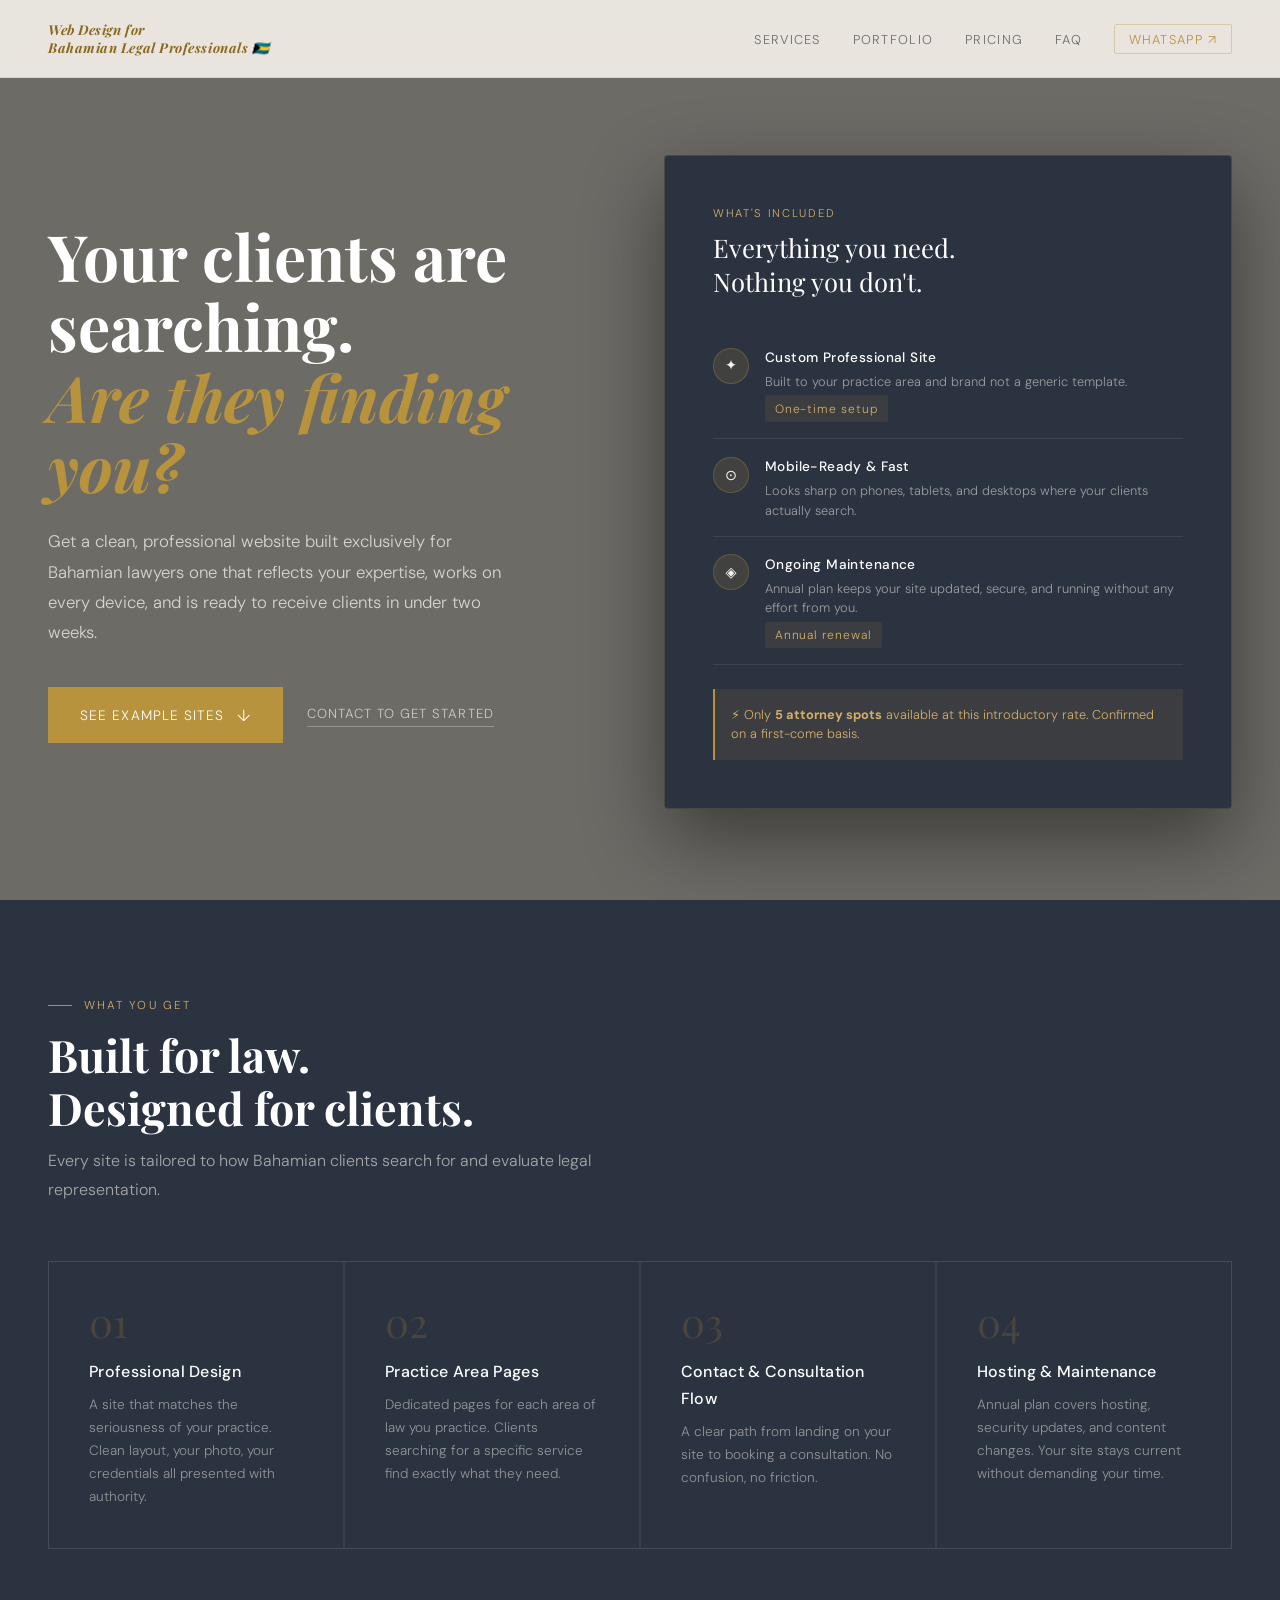
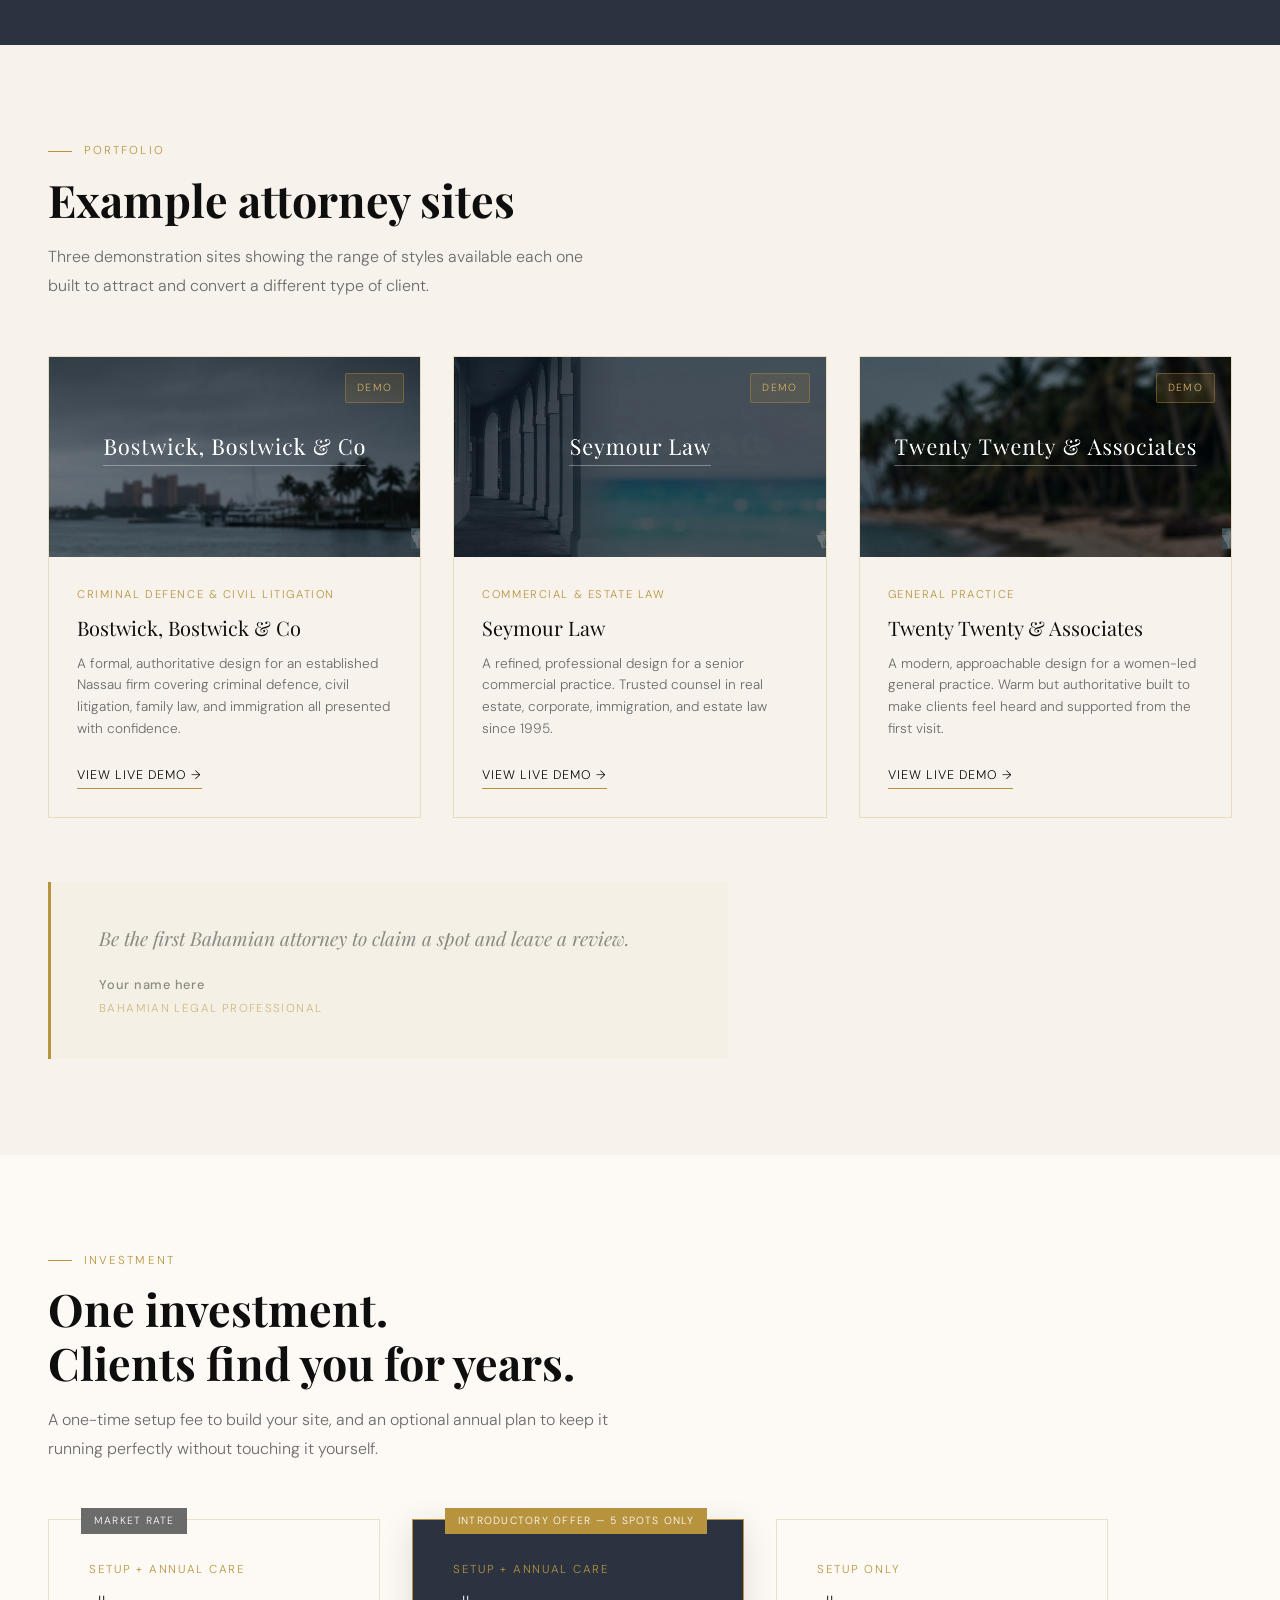
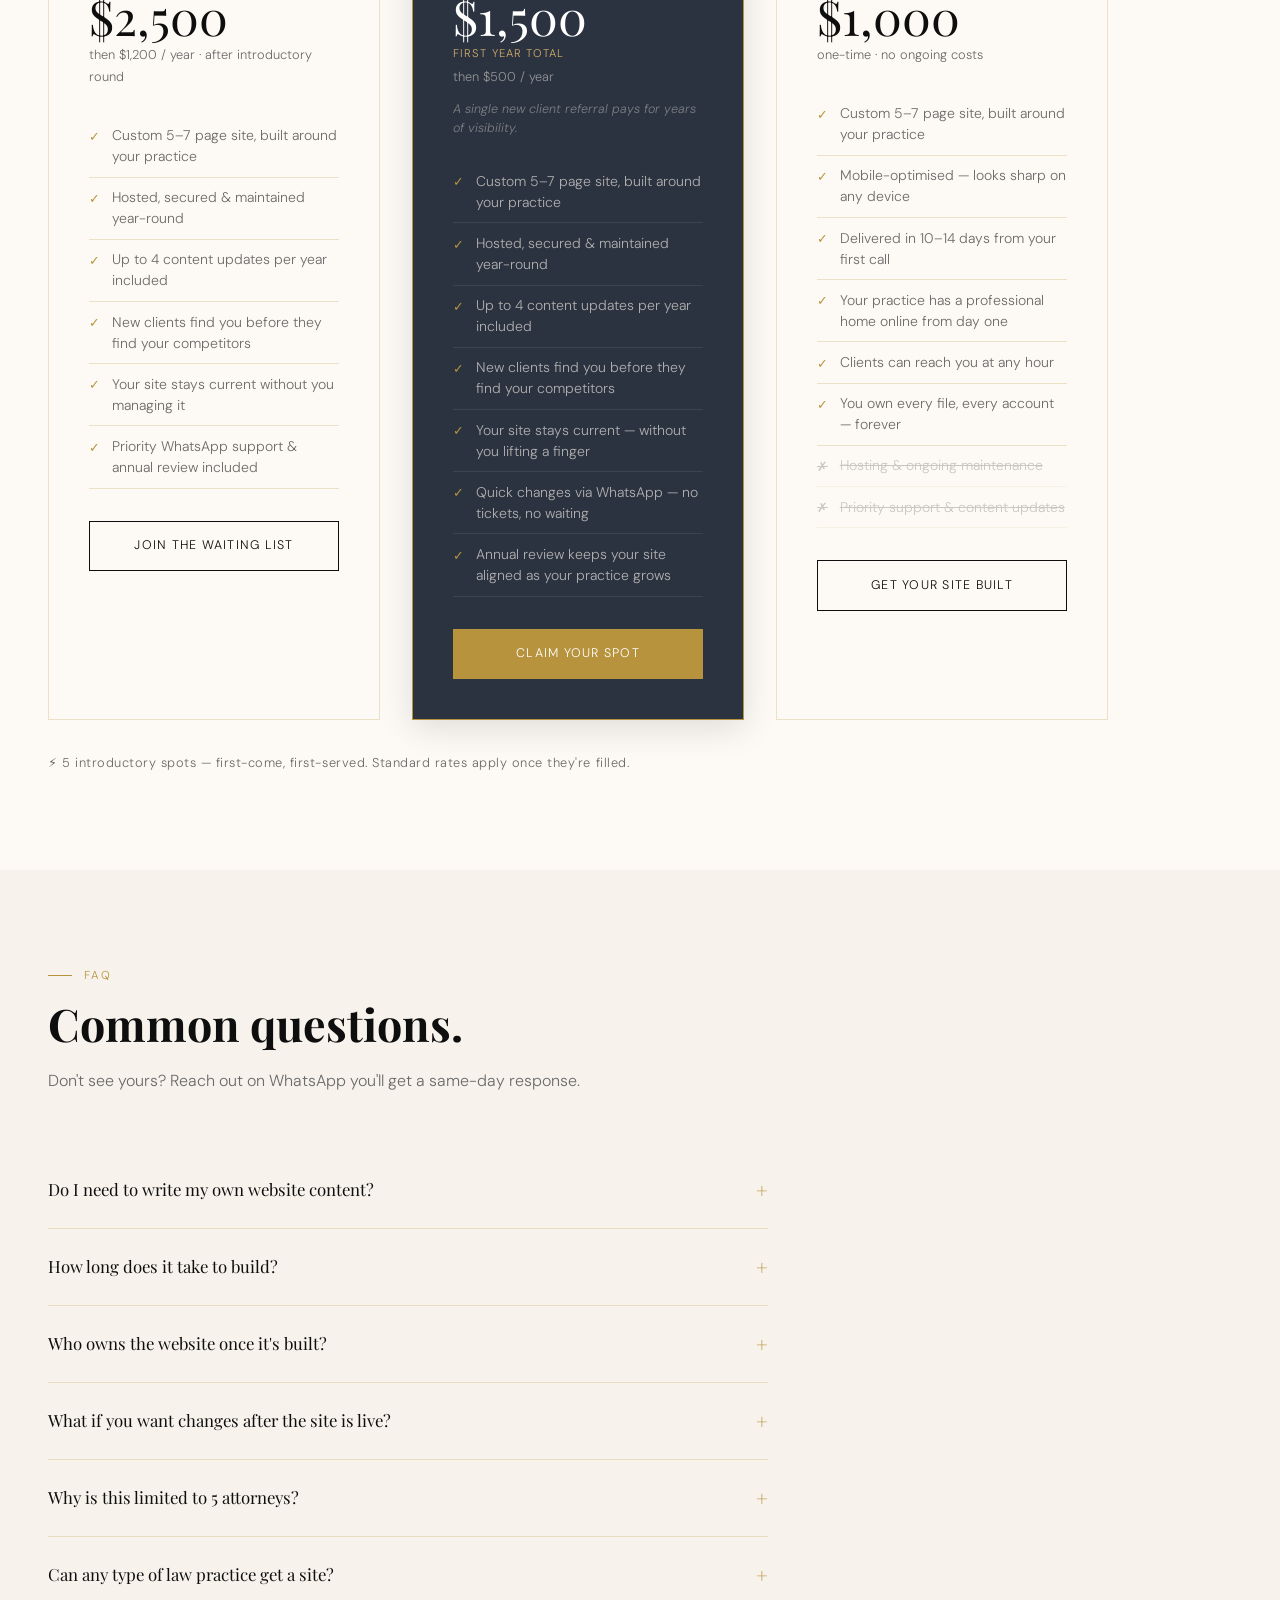
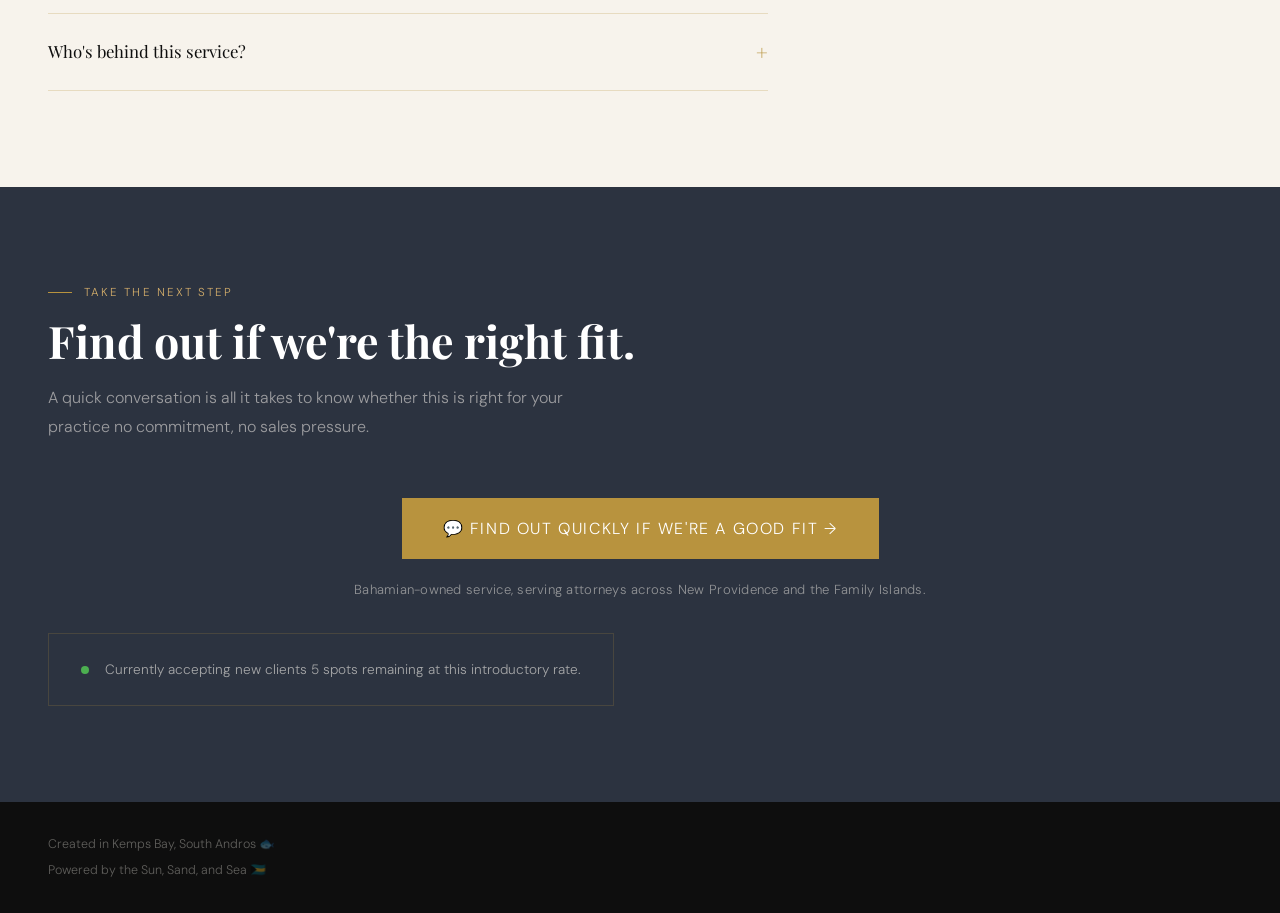
==== commit 8058f343: "Replace billable hour comparison with ROI framing in pricing card https://claude.ai/code/session_019" ====
--- a/index.html
+++ b/index.html
@@ -197,7 +197,7 @@
       <p class="pricing-amount">$1,500</p>
       <p class="pricing-year-note">first year total</p>
       <p class="pricing-renewal">then $500 / year</p>
-      <p class="pricing-comparison">Less than one billable hour a year to stay visible online.</p>
+      <p class="pricing-comparison">A single new client referral pays for years of visibility.</p>
       <ul class="pricing-features">
         <li>Custom 5–7 page site, built around your practice</li>
         <li>Hosted, secured &amp; maintained year-round</li>
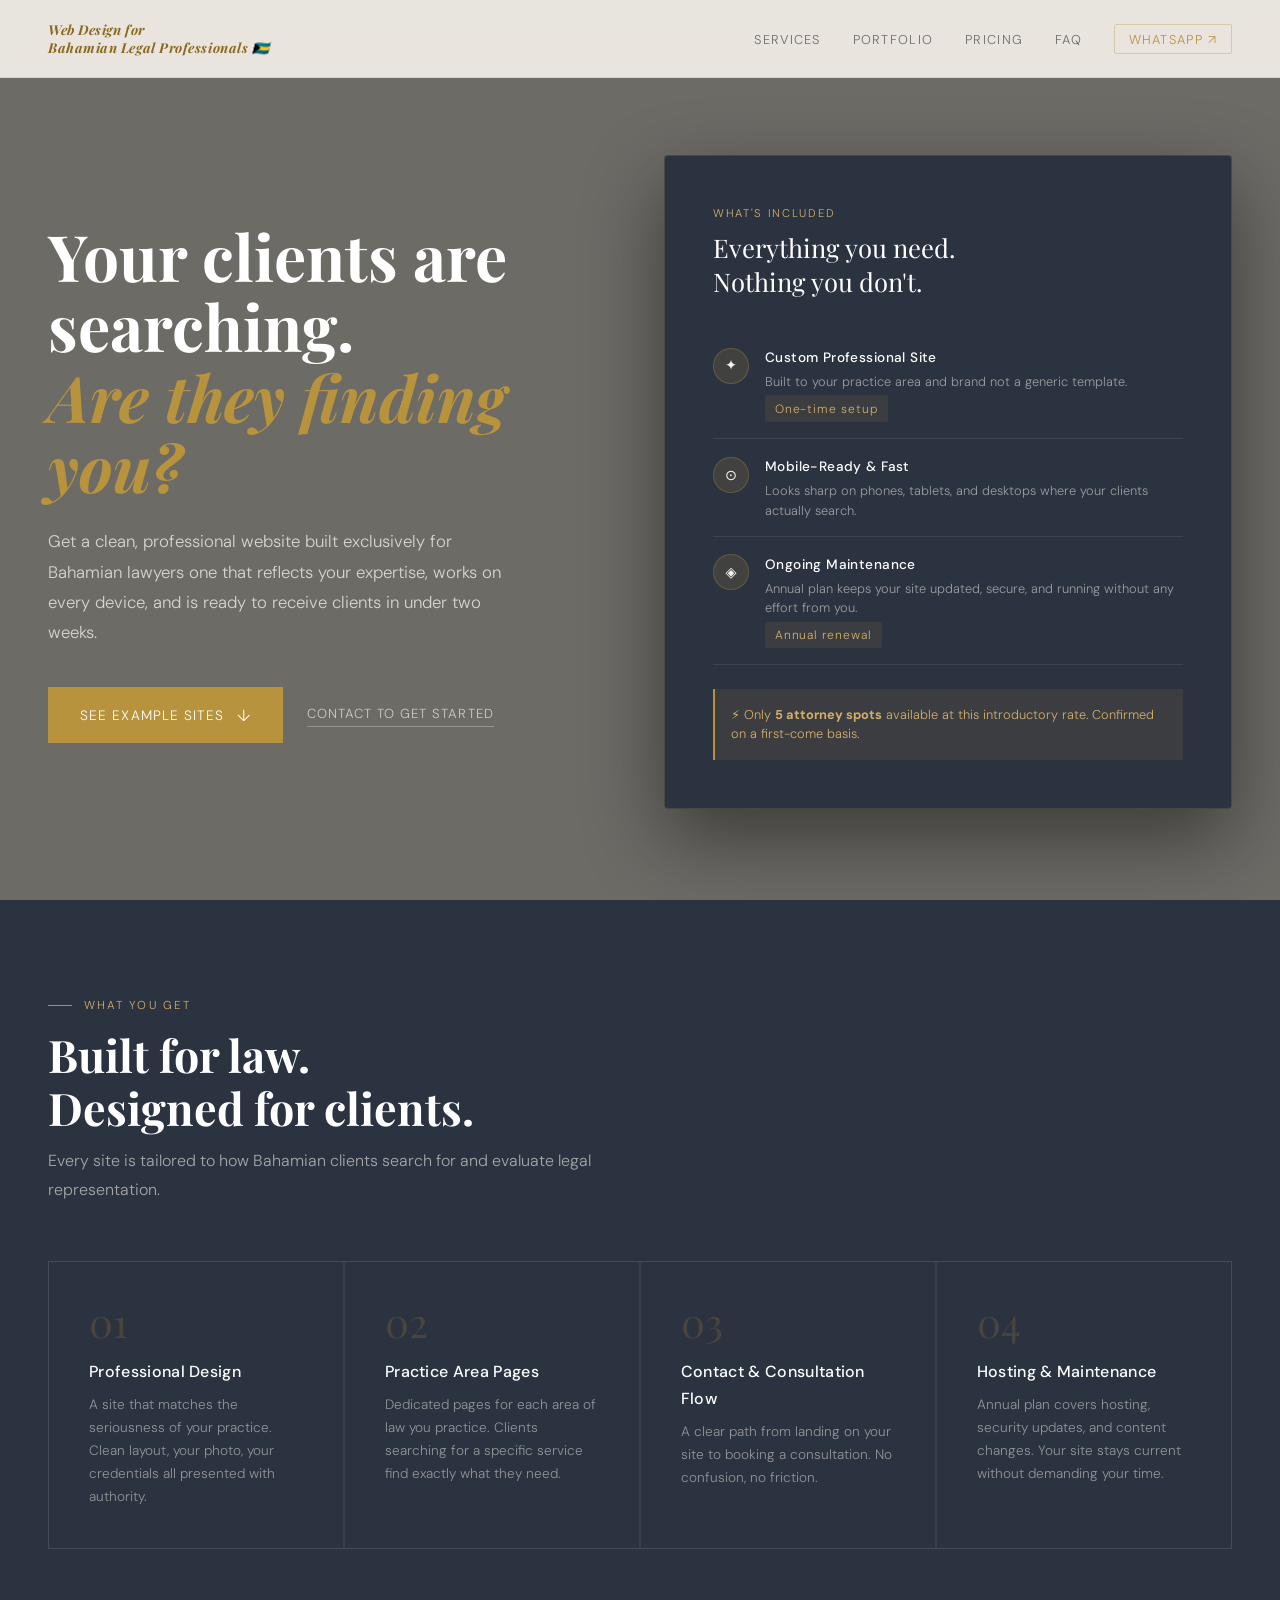
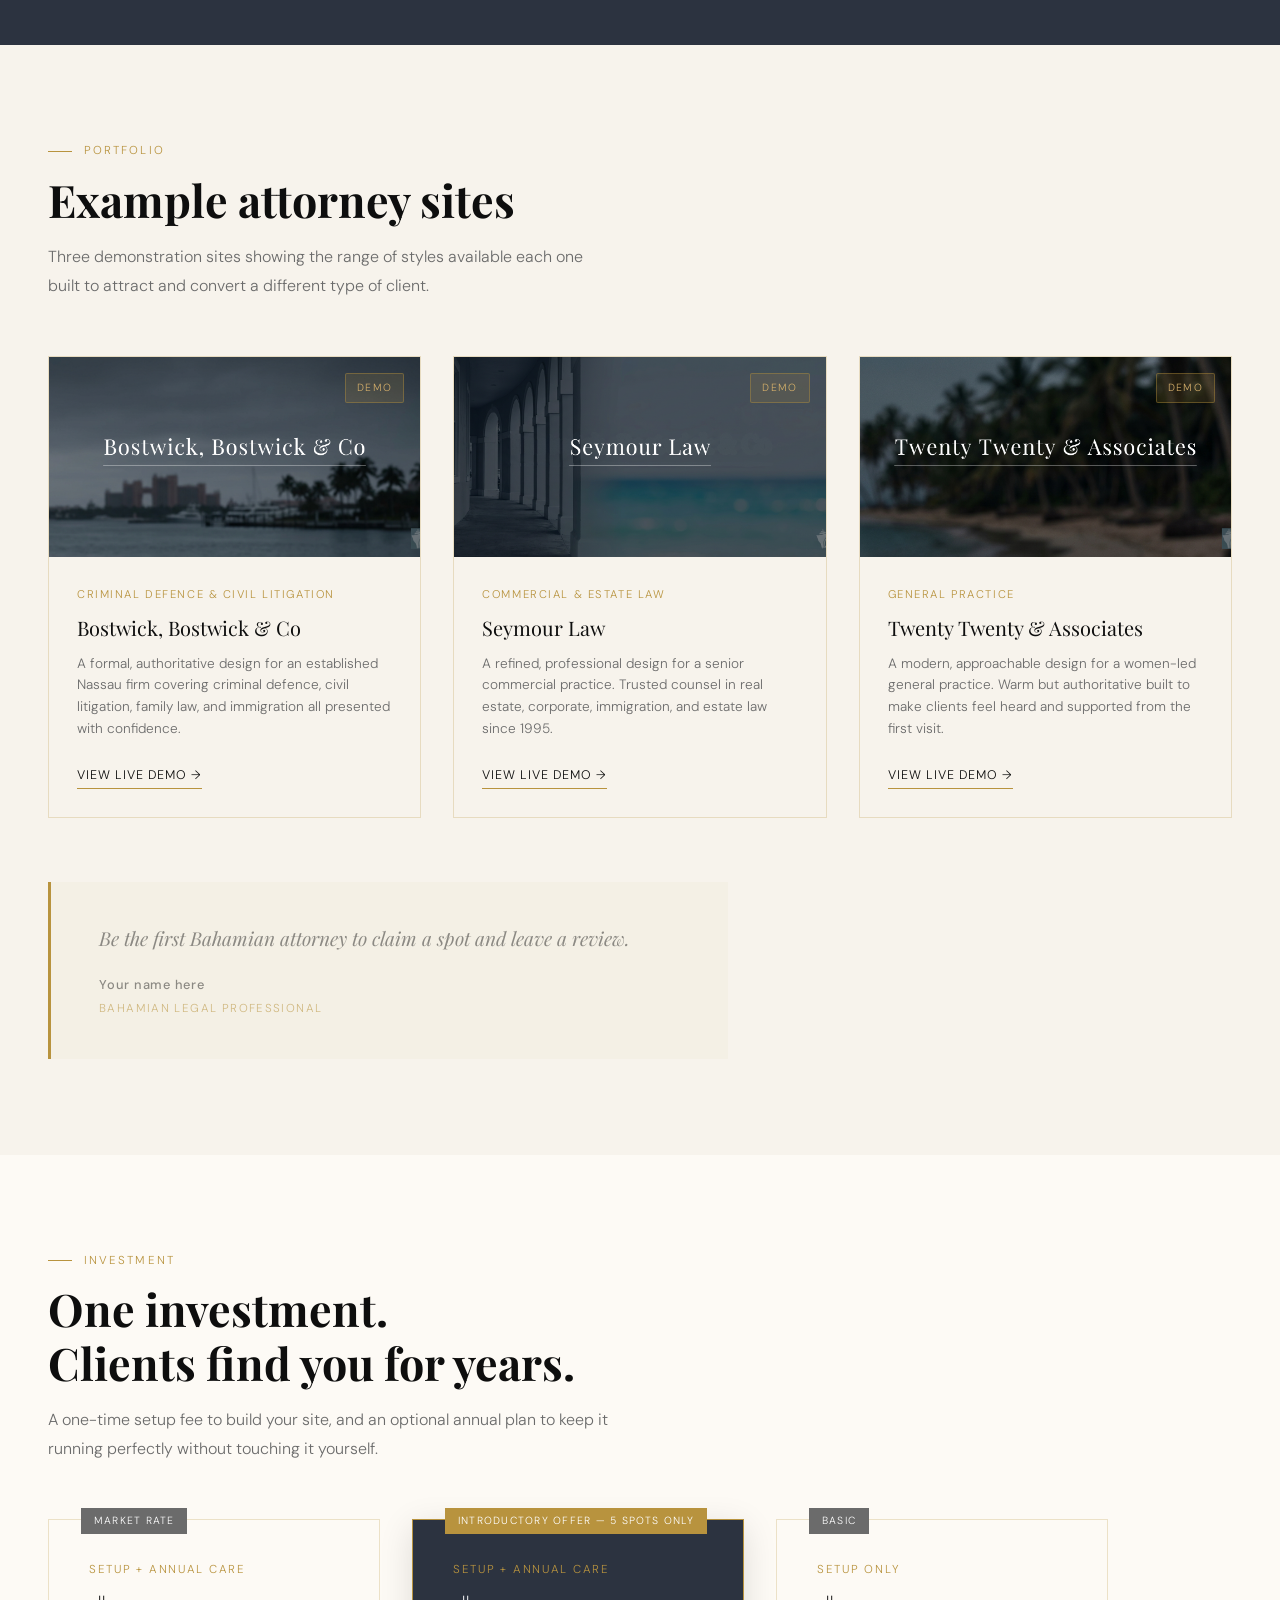
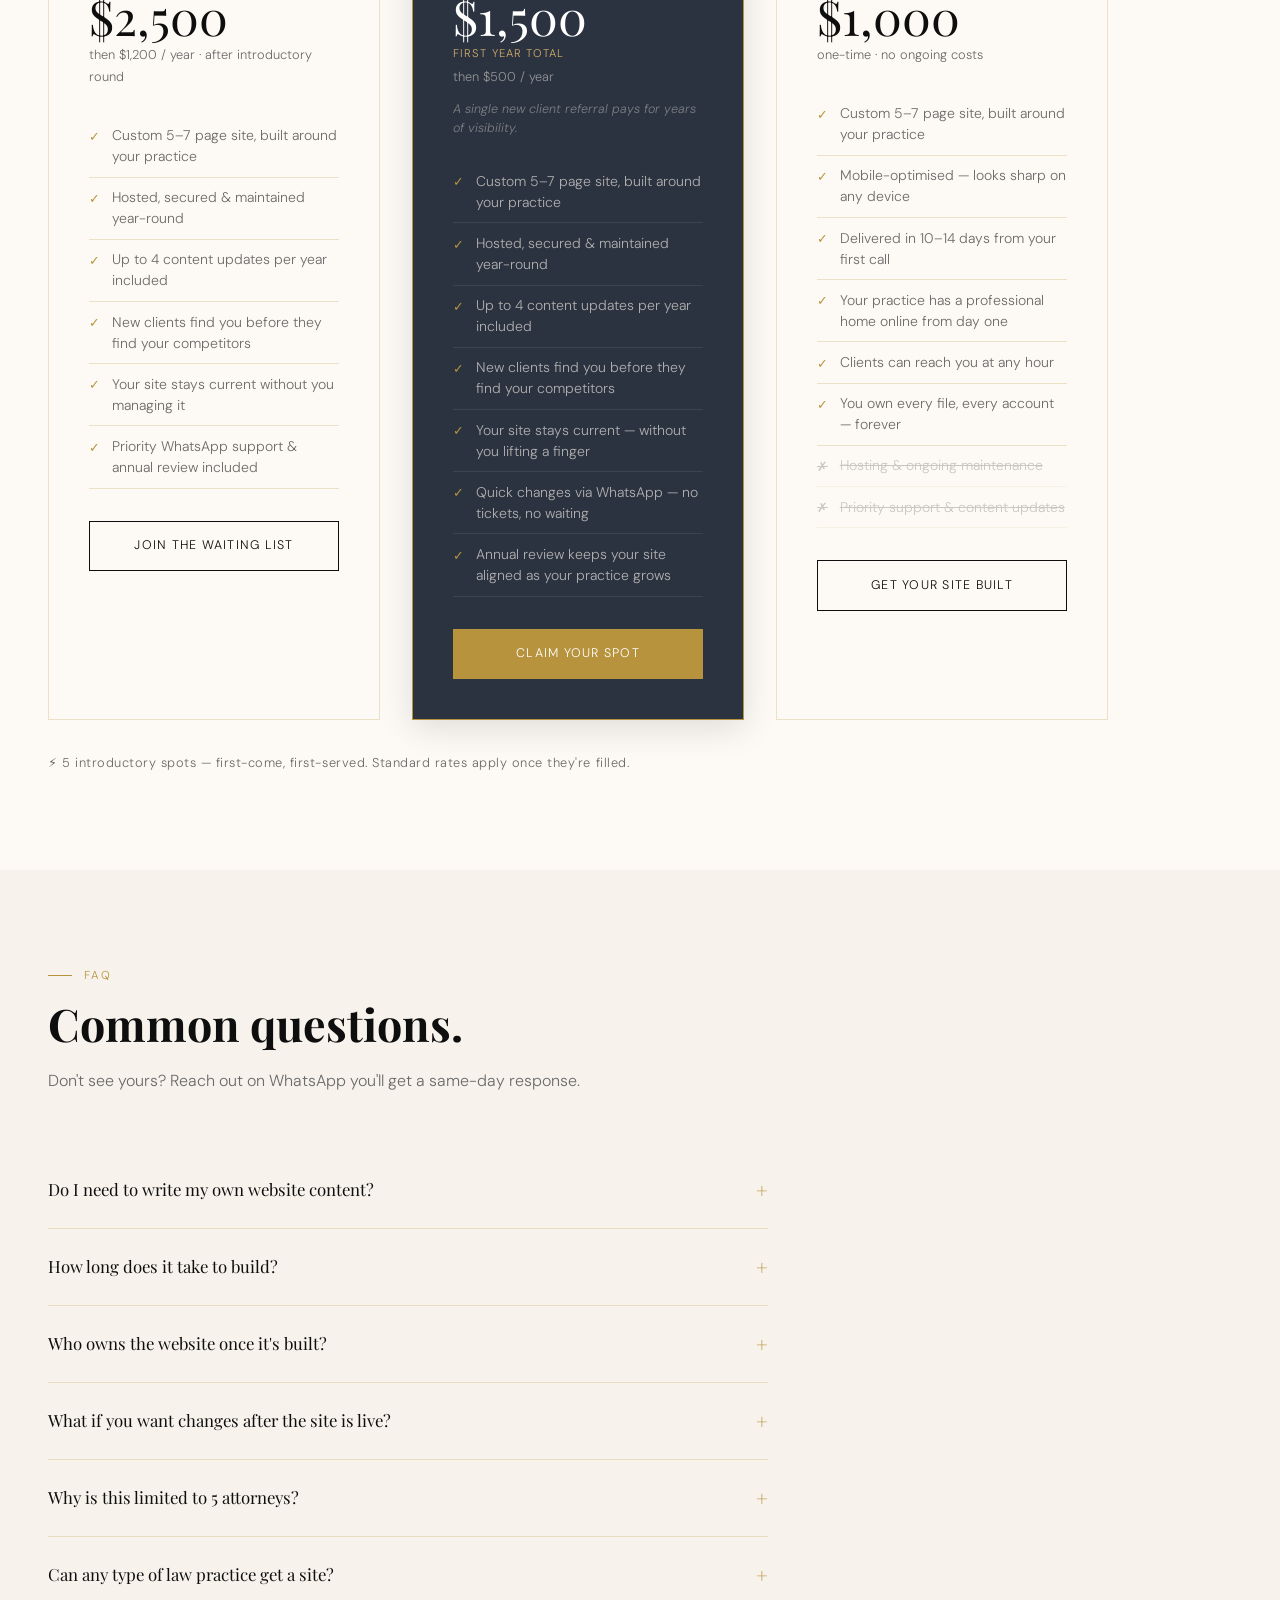
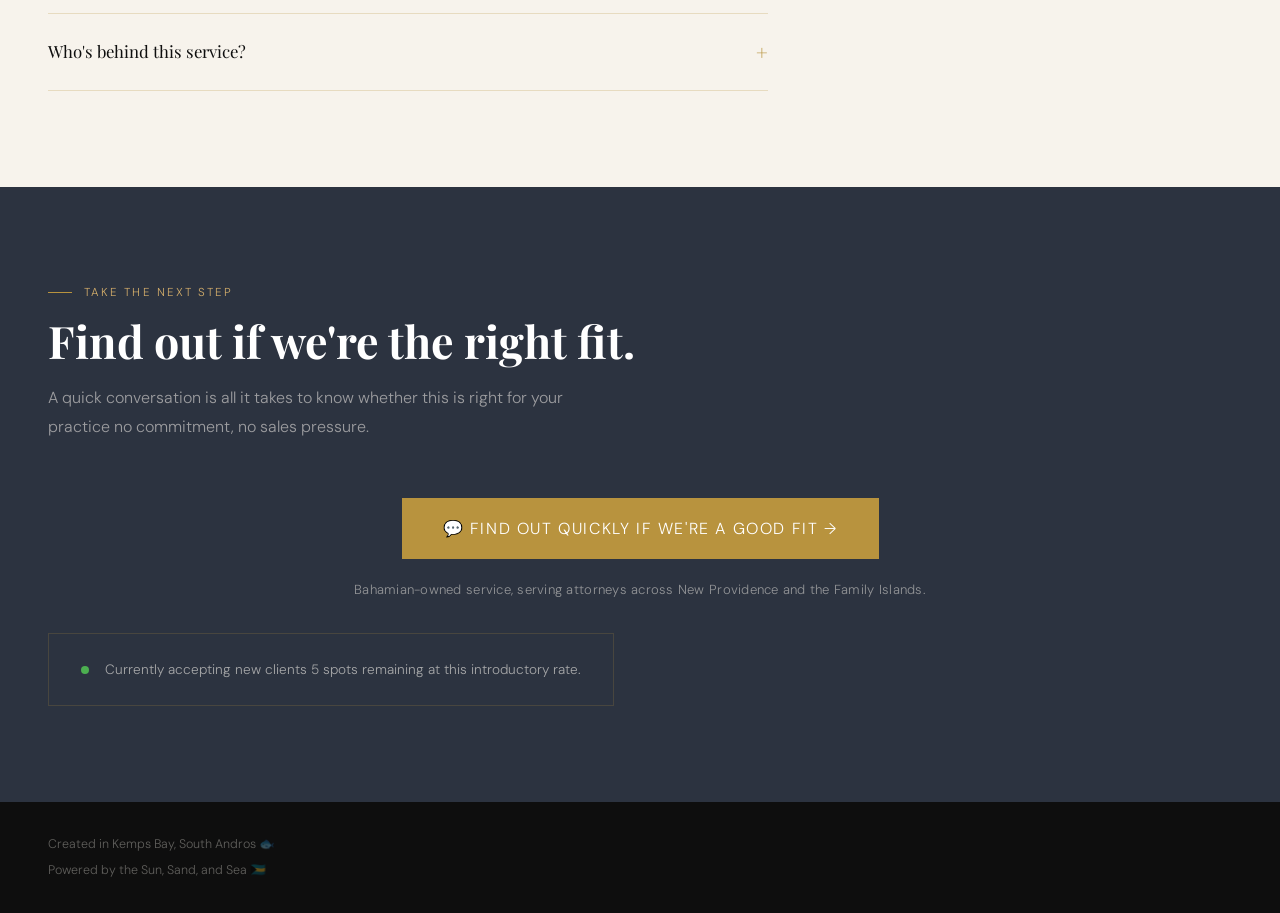
==== commit 48ea0c08: "Add Basic badge to setup-only pricing card" ====
--- a/index.html
+++ b/index.html
@@ -212,6 +212,7 @@
 
     <!-- BASIC: Setup Only -->
     <div class="pricing-card fade-up" style="transition-delay:0.2s">
+      <span class="pricing-badge pricing-badge-muted">Basic</span>
       <p class="pricing-name">Setup Only</p>
       <p class="pricing-amount">$1,000</p>
       <p class="pricing-period">one-time · no ongoing costs</p>
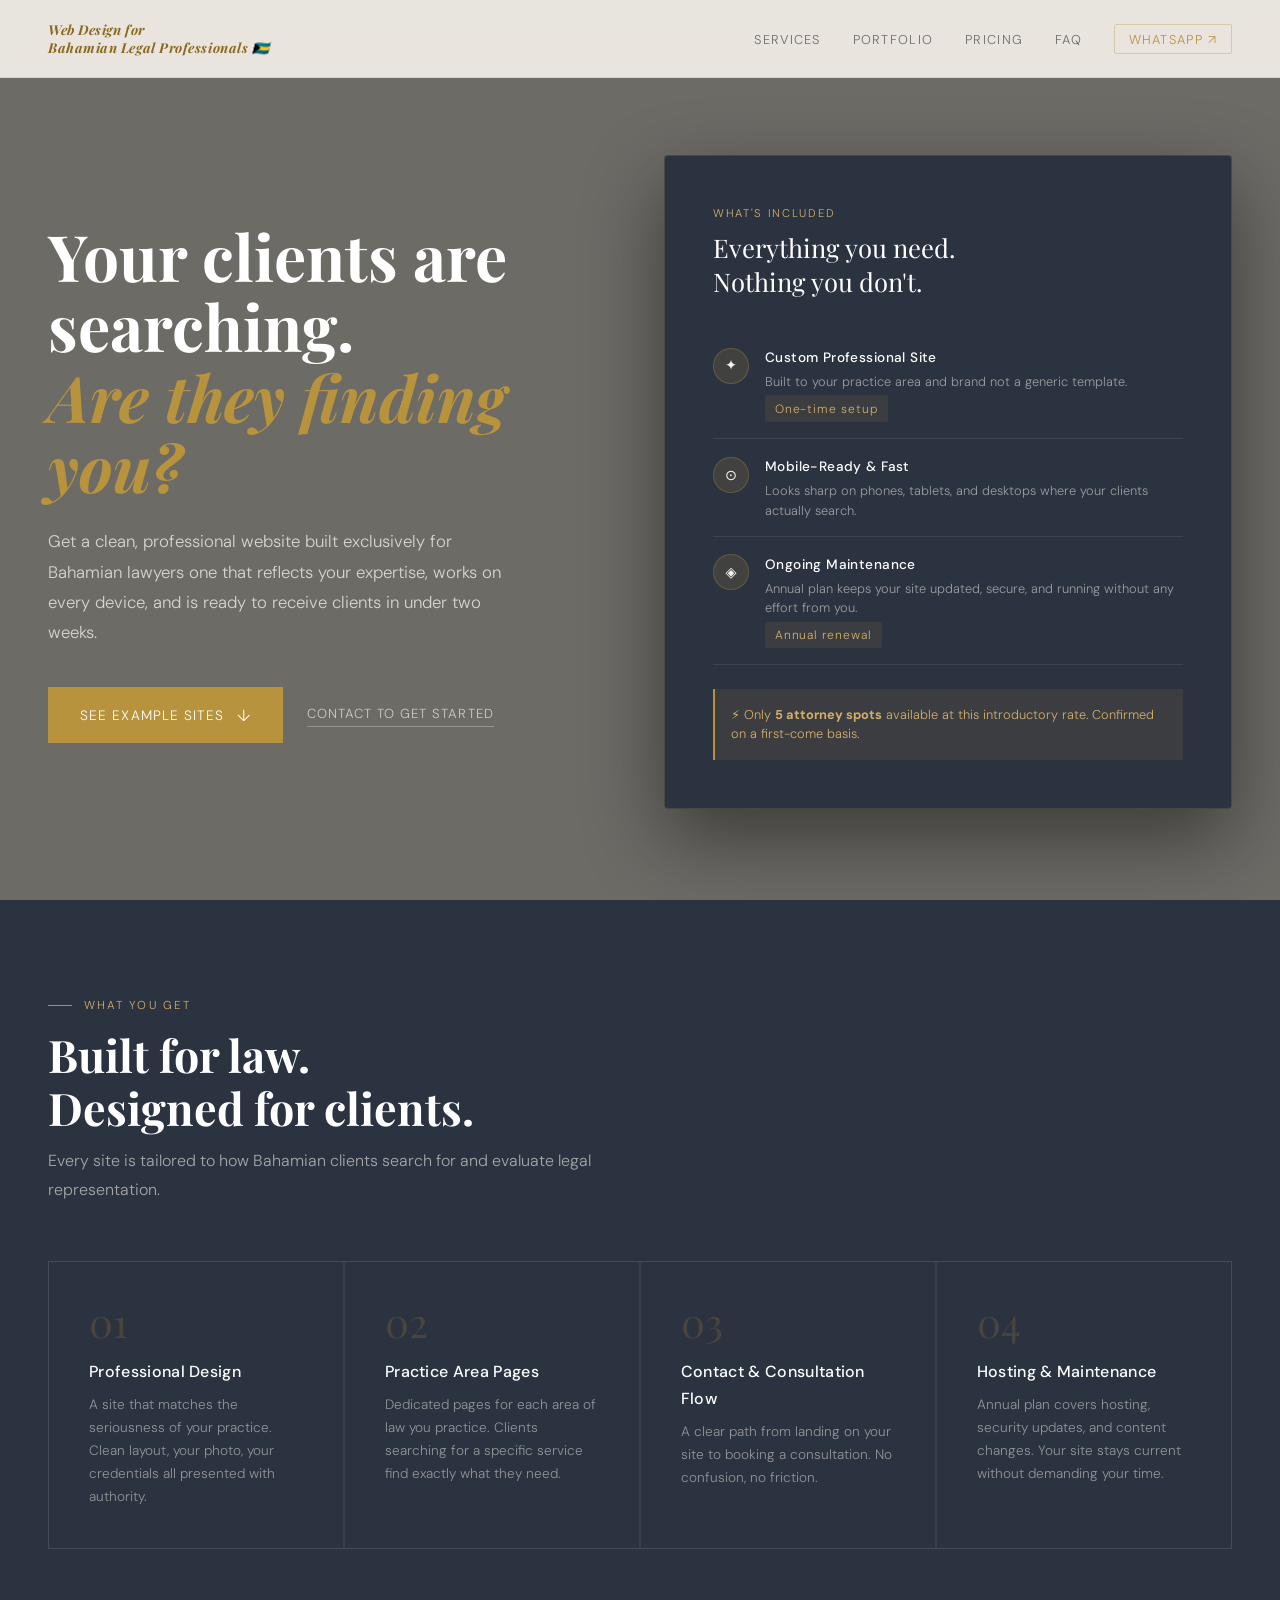
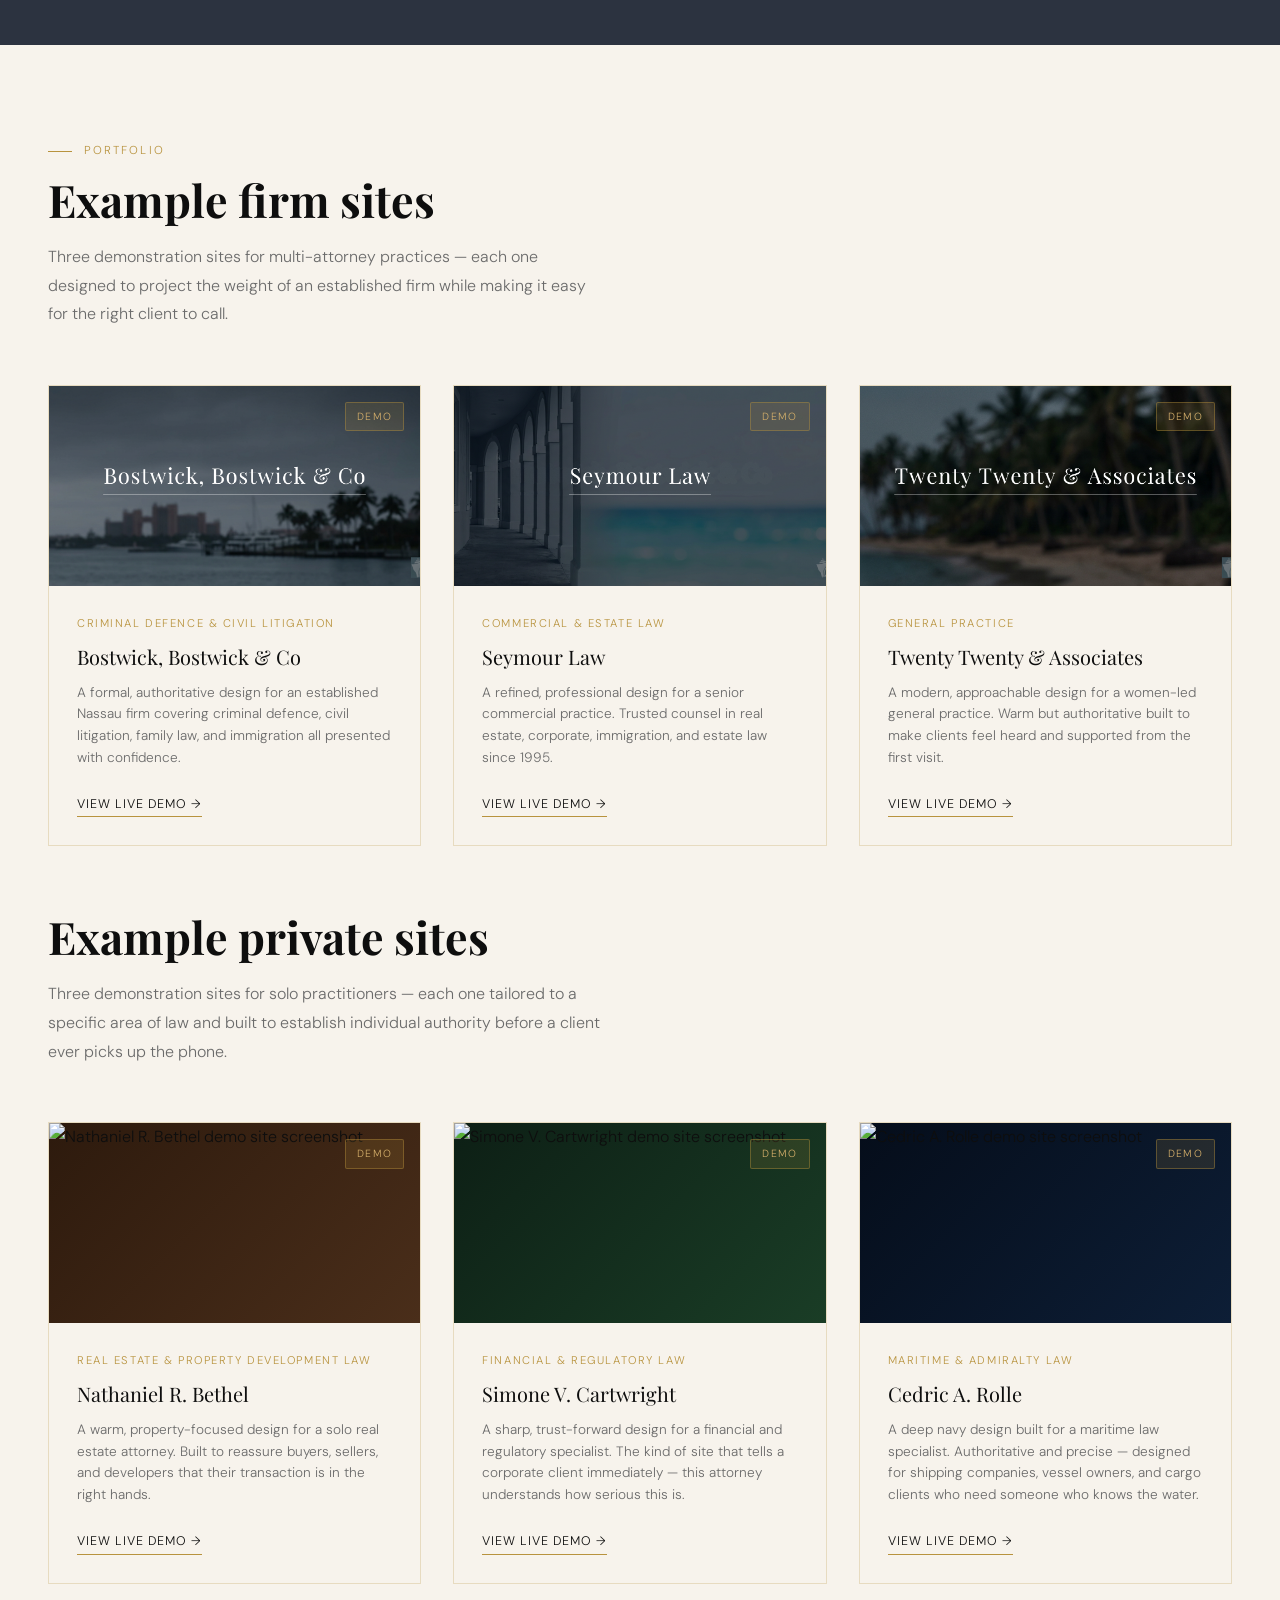
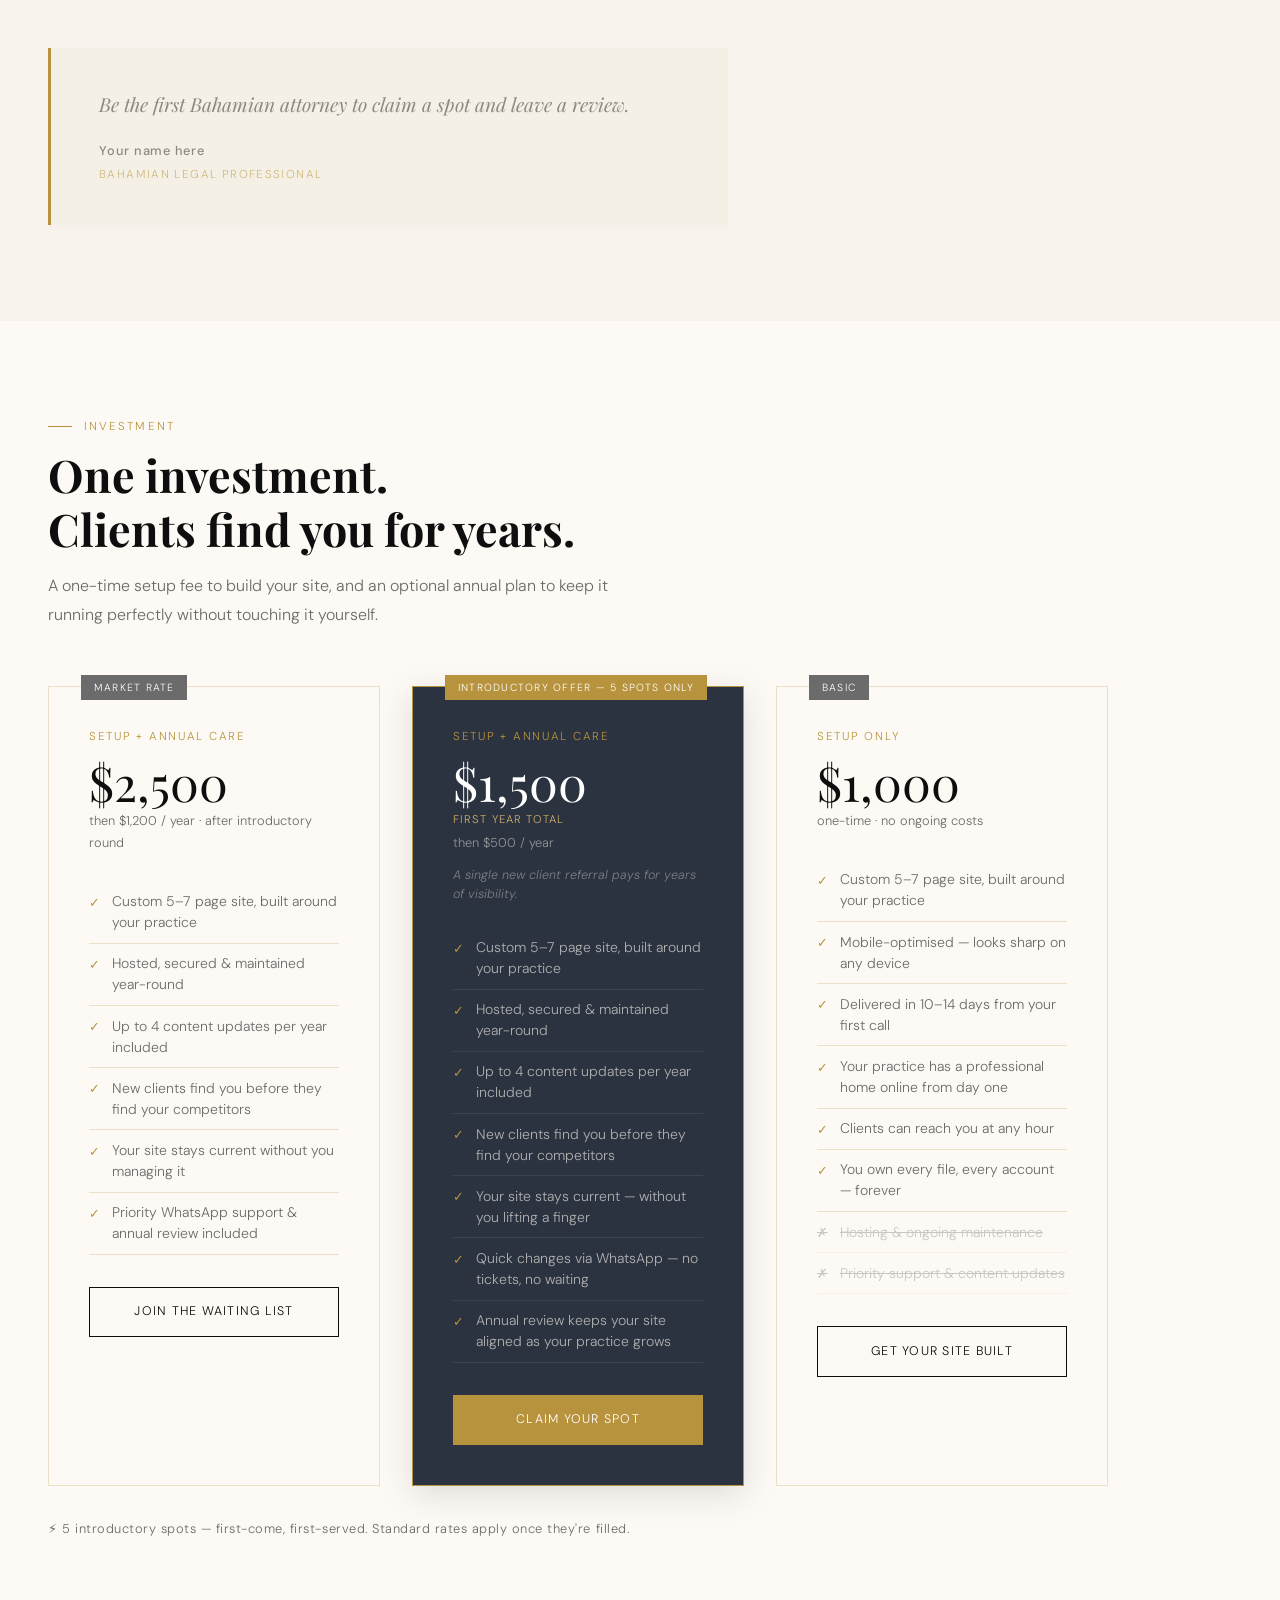
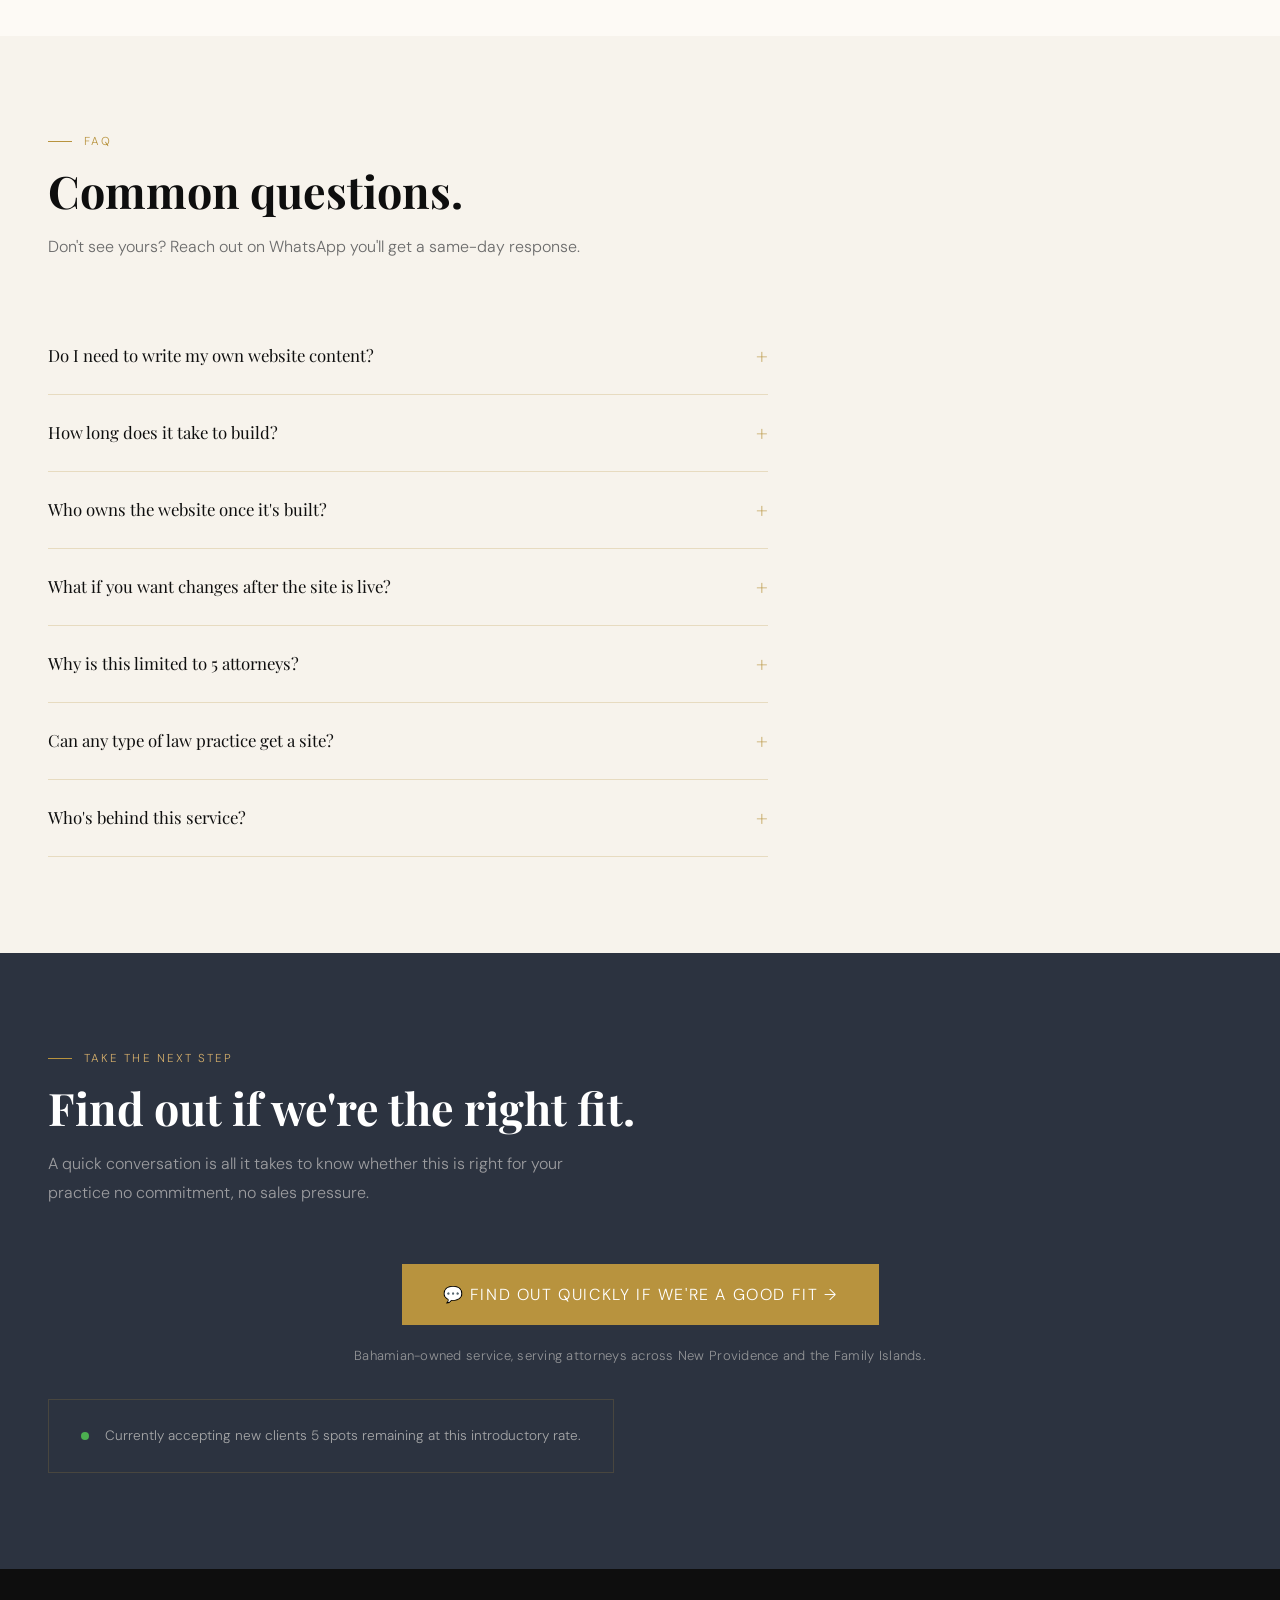
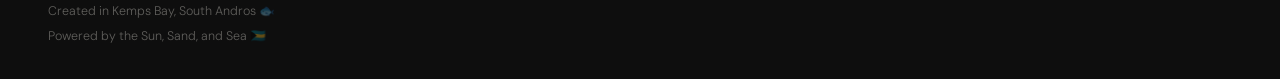
==== commit 86d1c905: "Reorganize demos into demos/ folder and add private practice portfolio section Move all six demo fil" ====
--- a/index.html
+++ b/index.html
@@ -111,10 +111,9 @@
 <!-- PORTFOLIO -->
 <section id="work">
   <p class="section-label">Portfolio</p>
-  <h2>Example attorney sites</h2>
-  <p class="section-intro">
-    Three demonstration sites showing the range of styles available 
-    each one built to attract and convert a different type of client.
+  <h2>Example firm sites</h2>
+  <p class="section-intro">
+    Three demonstration sites for multi-attorney practices — each one designed to project the weight of an established firm while making it easy for the right client to call.
   </p>
   <div class="portfolio-grid">
     <div class="portfolio-card fade-up">
@@ -126,7 +125,7 @@
         <p class="portfolio-type">Criminal Defence &amp; Civil Litigation</p>
         <p class="portfolio-name">Bostwick, Bostwick &amp; Co</p>
         <p class="portfolio-desc">A formal, authoritative design for an established Nassau firm covering criminal defence, civil litigation, family law, and immigration  all presented with confidence.</p>
-        <a href="bostwick/demo.html" class="portfolio-link">View live demo →</a>
+        <a href="demos/bostwick/demo.html" class="portfolio-link">View live demo →</a>
       </div>
     </div>
     <div class="portfolio-card fade-up" style="transition-delay:0.1s">
@@ -138,7 +137,7 @@
         <p class="portfolio-type">Commercial &amp; Estate Law</p>
         <p class="portfolio-name">Seymour Law</p>
         <p class="portfolio-desc">A refined, professional design for a senior commercial practice. Trusted counsel in real estate, corporate, immigration, and estate law since 1995.</p>
-        <a href="seymour/demo.html" class="portfolio-link">View live demo →</a>
+        <a href="demos/seymour/demo.html" class="portfolio-link">View live demo →</a>
       </div>
     </div>
     <div class="portfolio-card fade-up" style="transition-delay:0.2s">
@@ -150,7 +149,50 @@
         <p class="portfolio-type">General Practice</p>
         <p class="portfolio-name">Twenty Twenty &amp; Associates</p>
         <p class="portfolio-desc">A modern, approachable design for a women-led general practice. Warm but authoritative  built to make clients feel heard and supported from the first visit.</p>
-        <a href="twentytwenty/demo.html" class="portfolio-link">View live demo →</a>
+        <a href="demos/twentytwenty/demo.html" class="portfolio-link">View live demo →</a>
+      </div>
+    </div>
+  </div>
+
+  <h2 style="margin-top:4rem;">Example private sites</h2>
+  <p class="section-intro">
+    Three demonstration sites for solo practitioners — each one tailored to a specific area of law and built to establish individual authority before a client ever picks up the phone.
+  </p>
+  <div class="portfolio-grid">
+    <div class="portfolio-card fade-up">
+      <div class="portfolio-thumb portfolio-thumb-4">
+        <img src="assets/images/demo-bethel.png" alt="Nathaniel R. Bethel demo site screenshot">
+        <span class="thumb-badge">Demo</span>
+      </div>
+      <div class="portfolio-body">
+        <p class="portfolio-type">Real Estate &amp; Property Development Law</p>
+        <p class="portfolio-name">Nathaniel R. Bethel</p>
+        <p class="portfolio-desc">A warm, property-focused design for a solo real estate attorney. Built to reassure buyers, sellers, and developers that their transaction is in the right hands.</p>
+        <a href="demos/bethel/demo.html" class="portfolio-link">View live demo →</a>
+      </div>
+    </div>
+    <div class="portfolio-card fade-up" style="transition-delay:0.1s">
+      <div class="portfolio-thumb portfolio-thumb-5">
+        <img src="assets/images/demo-cartwright.png" alt="Simone V. Cartwright demo site screenshot">
+        <span class="thumb-badge">Demo</span>
+      </div>
+      <div class="portfolio-body">
+        <p class="portfolio-type">Financial &amp; Regulatory Law</p>
+        <p class="portfolio-name">Simone V. Cartwright</p>
+        <p class="portfolio-desc">A sharp, trust-forward design for a financial and regulatory specialist. The kind of site that tells a corporate client immediately — this attorney understands how serious this is.</p>
+        <a href="demos/cartwright/demo.html" class="portfolio-link">View live demo →</a>
+      </div>
+    </div>
+    <div class="portfolio-card fade-up" style="transition-delay:0.2s">
+      <div class="portfolio-thumb portfolio-thumb-6">
+        <img src="assets/images/demo-rolle.png" alt="Cedric A. Rolle demo site screenshot">
+        <span class="thumb-badge">Demo</span>
+      </div>
+      <div class="portfolio-body">
+        <p class="portfolio-type">Maritime &amp; Admiralty Law</p>
+        <p class="portfolio-name">Cedric A. Rolle</p>
+        <p class="portfolio-desc">A deep navy design built for a maritime law specialist. Authoritative and precise — designed for shipping companies, vessel owners, and cargo clients who need someone who knows the water.</p>
+        <a href="demos/rolle/demo.html" class="portfolio-link">View live demo →</a>
       </div>
     </div>
   </div>
--- a/assets/css/styles.css
+++ b/assets/css/styles.css
@@ -319,6 +319,9 @@
 .portfolio-thumb-1 { background: linear-gradient(135deg, #1a2332 0%, #2C3340 100%); }
 .portfolio-thumb-2 { background: linear-gradient(135deg, #1f1a0f 0%, #3d2e0e 100%); }
 .portfolio-thumb-3 { background: linear-gradient(135deg, #0d1f1a 0%, #0e3028 100%); }
+.portfolio-thumb-4 { background: linear-gradient(135deg, #2d1a0d 0%, #4a2e1a 100%); }
+.portfolio-thumb-5 { background: linear-gradient(135deg, #0d1f15 0%, #1a3d26 100%); }
+.portfolio-thumb-6 { background: linear-gradient(135deg, #050d1a 0%, #0d1e36 100%); }
 .thumb-label {
   text-align: center;
   color: rgba(255,255,255,0.3);
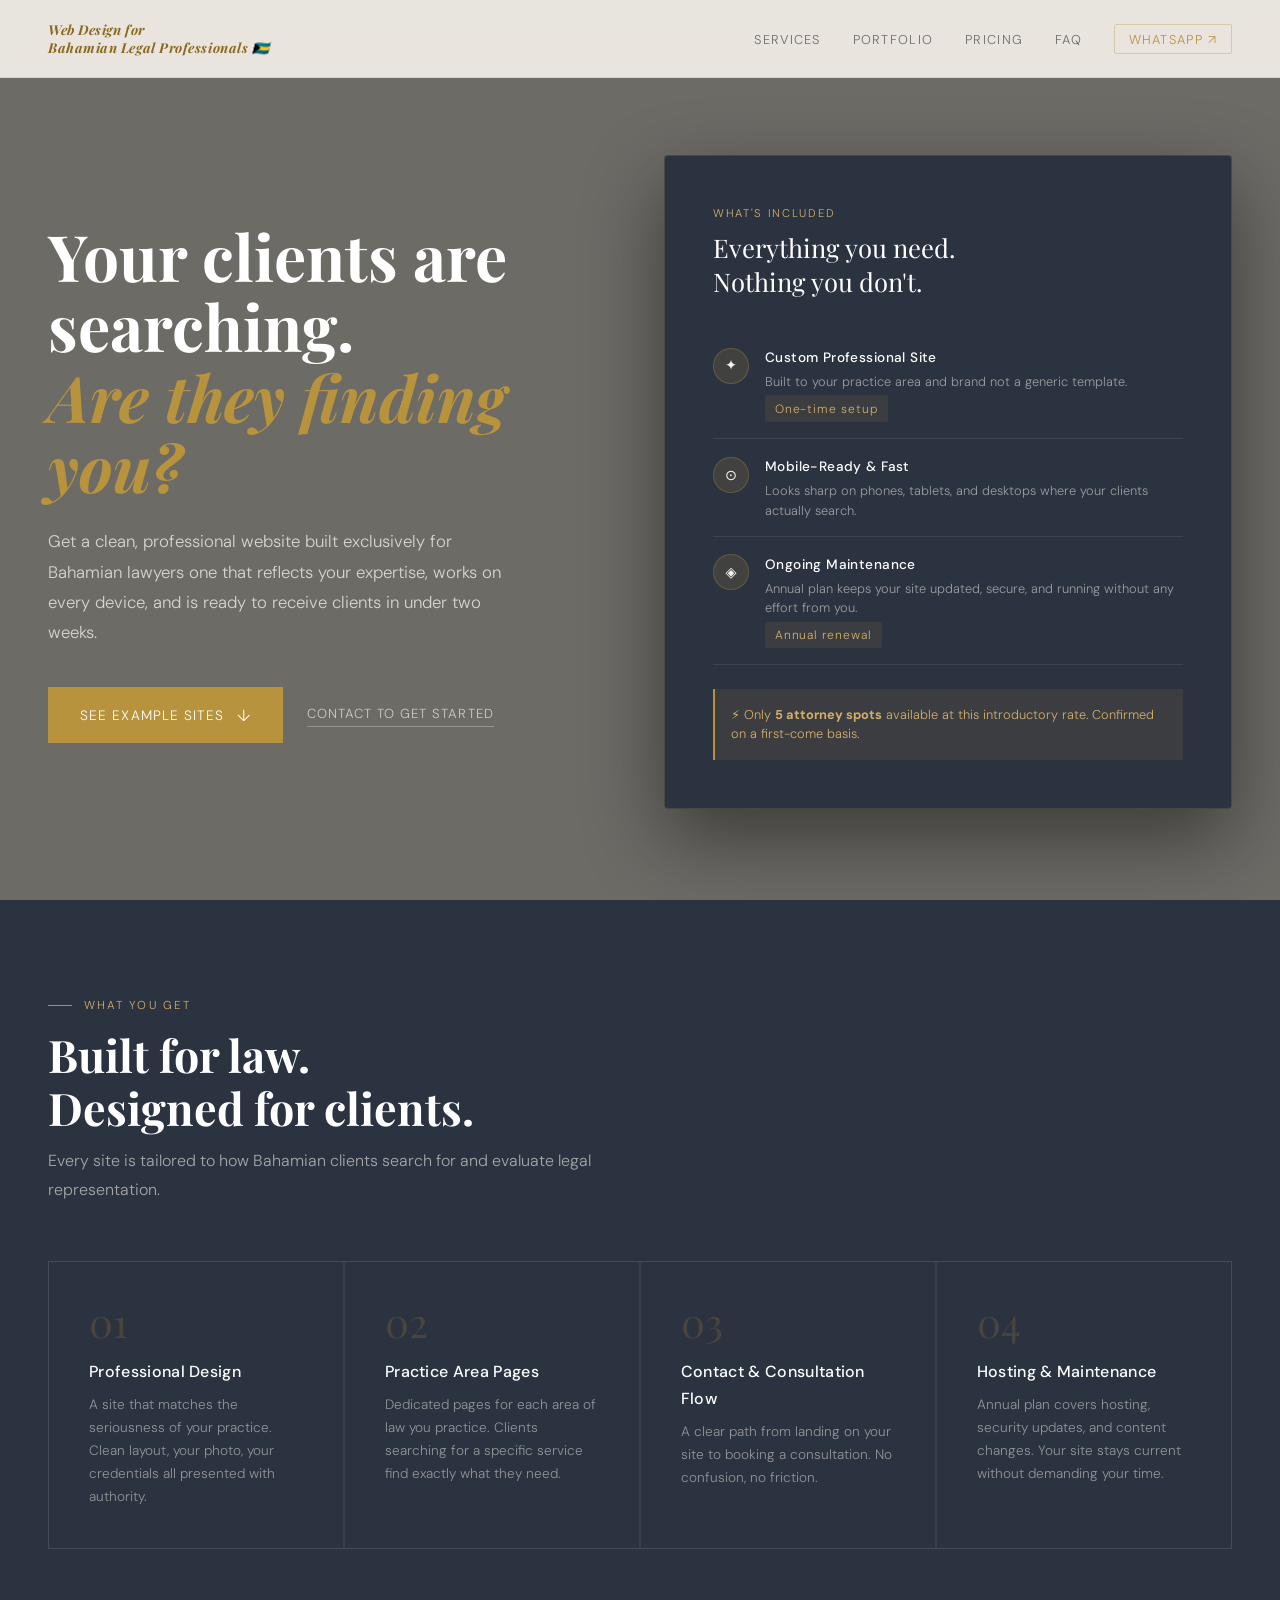
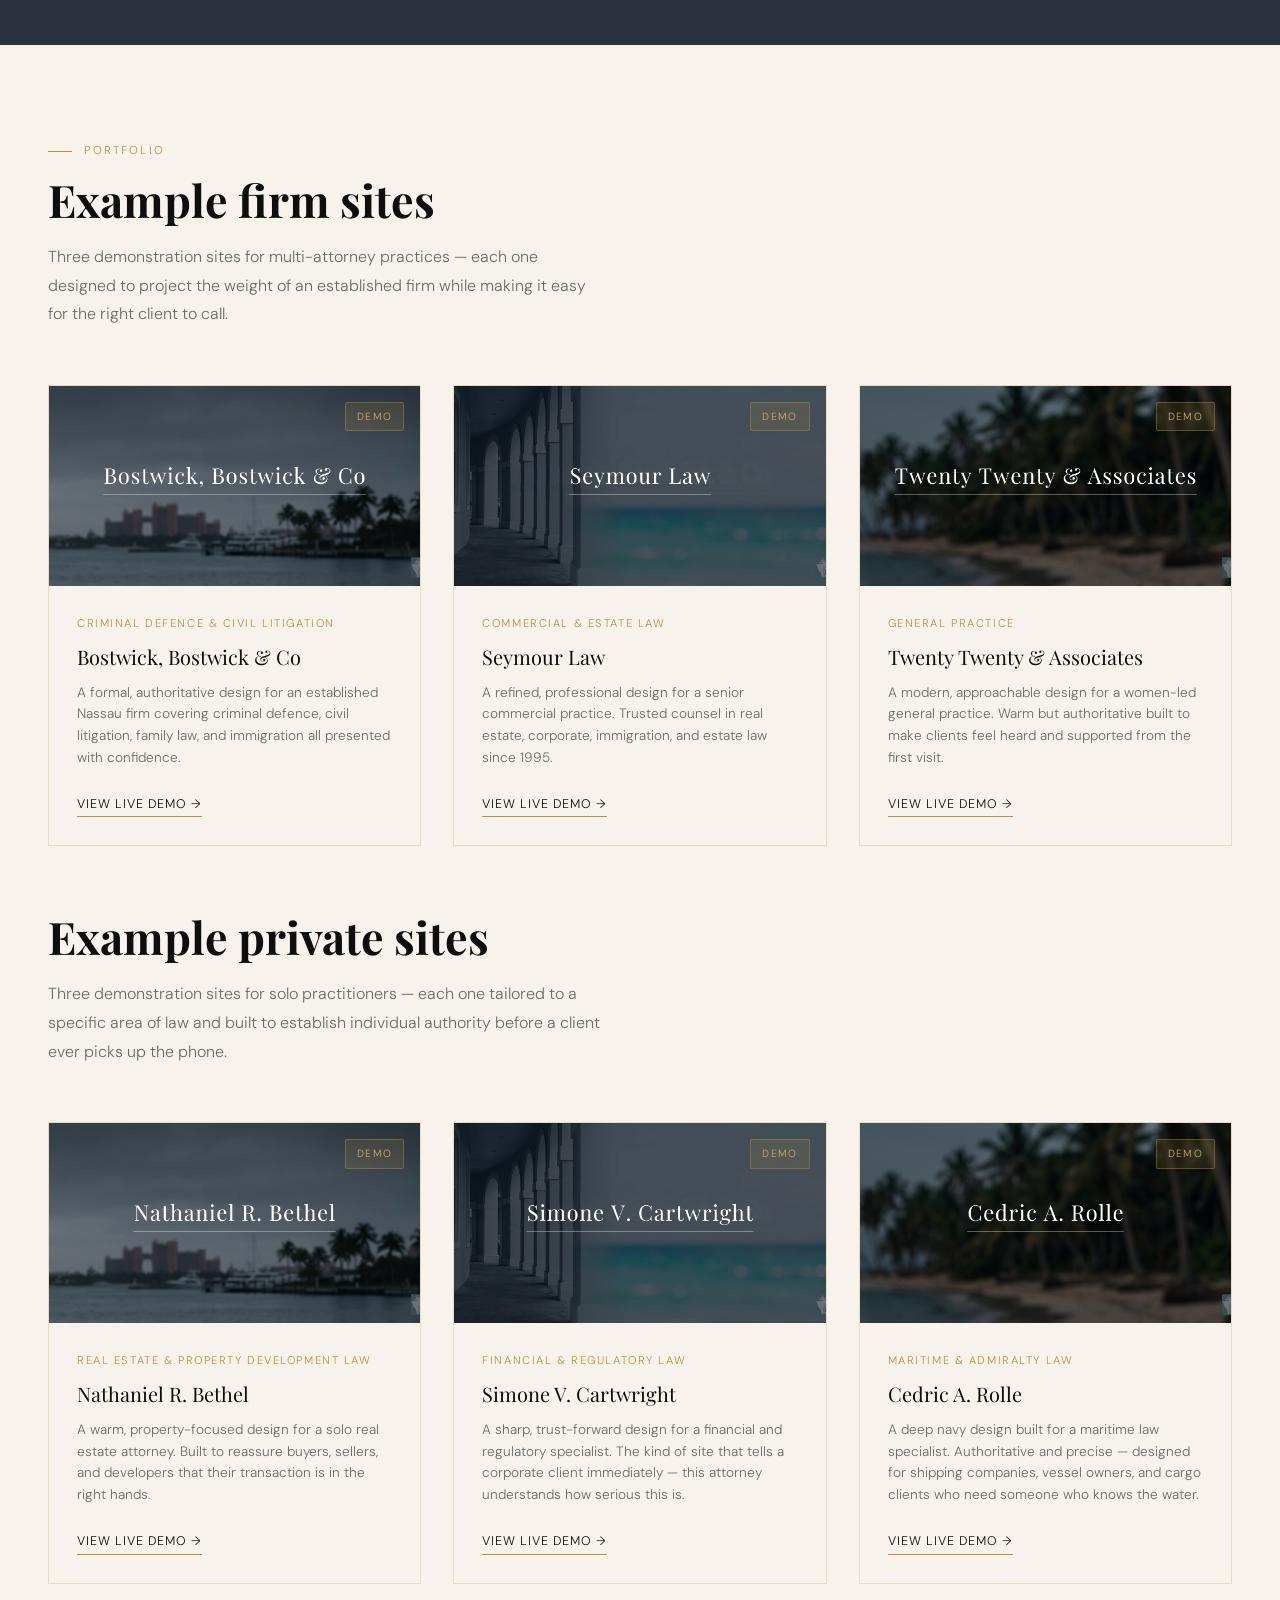
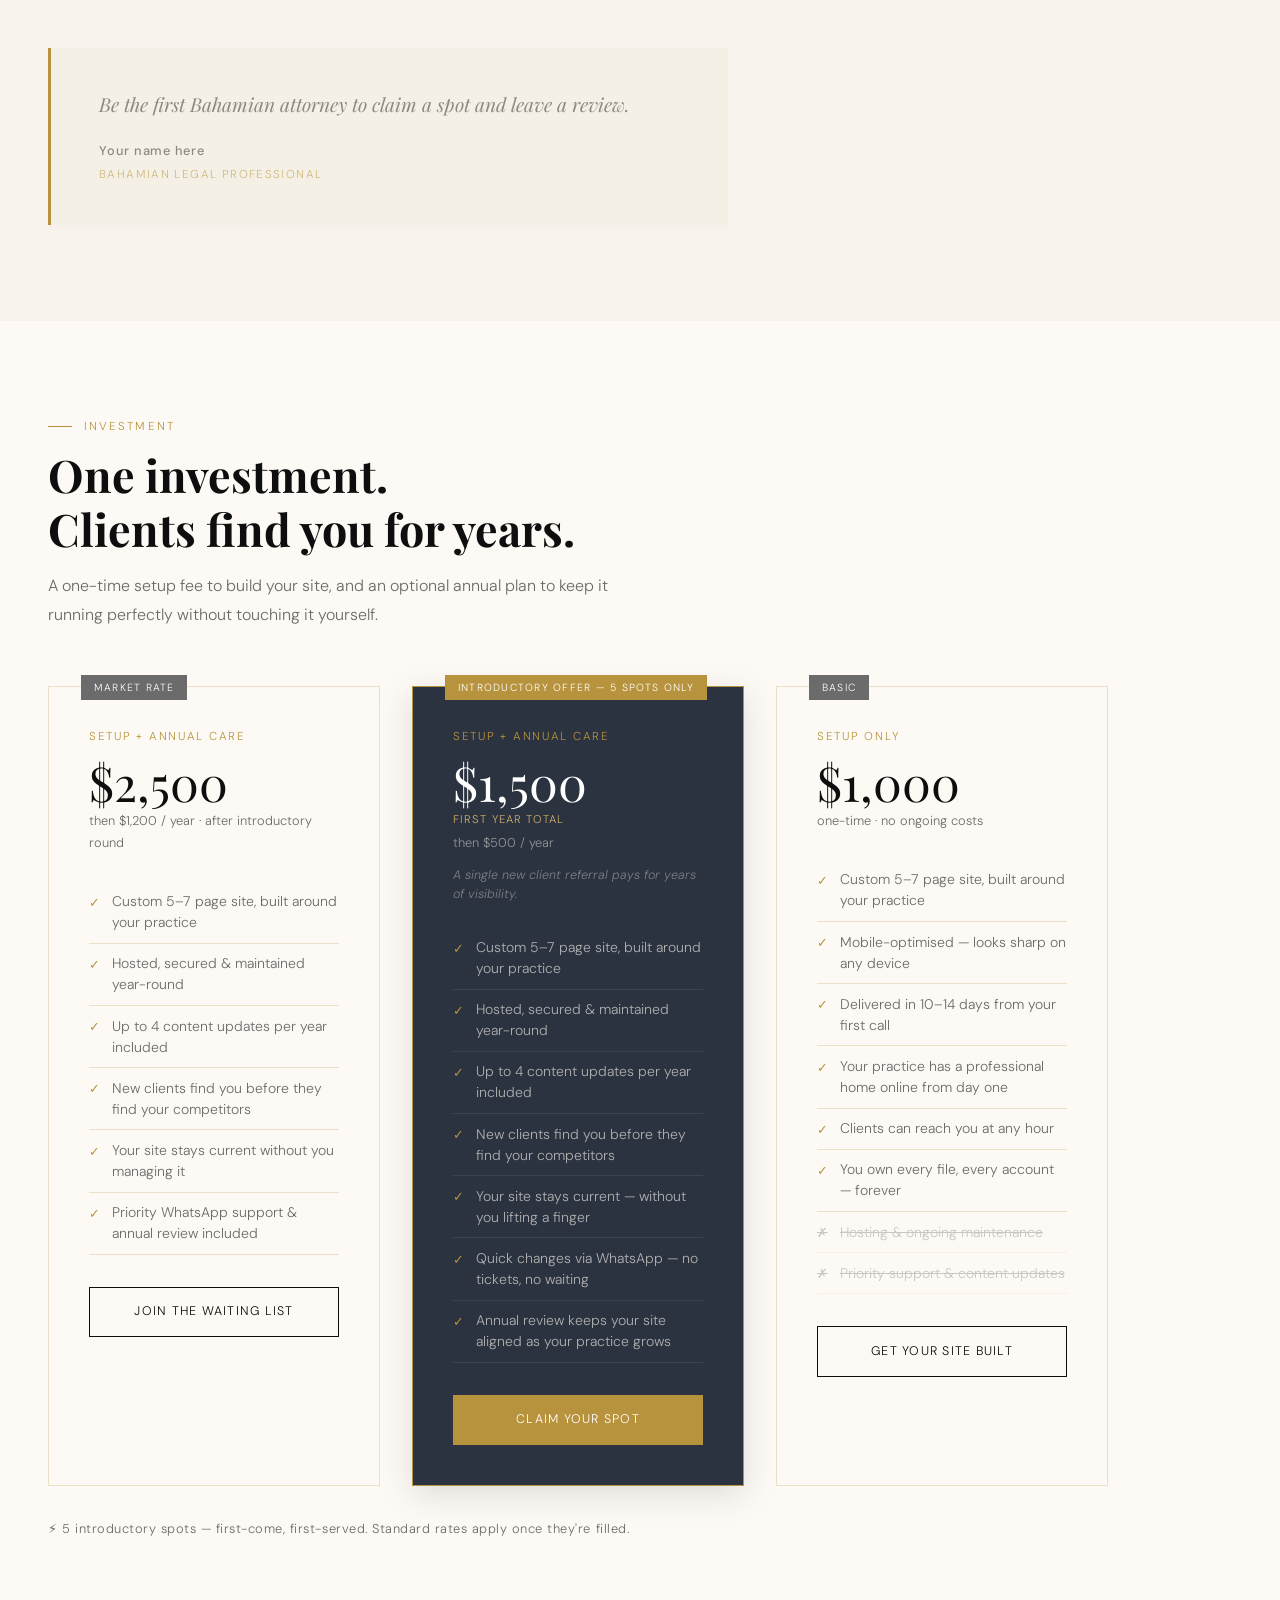
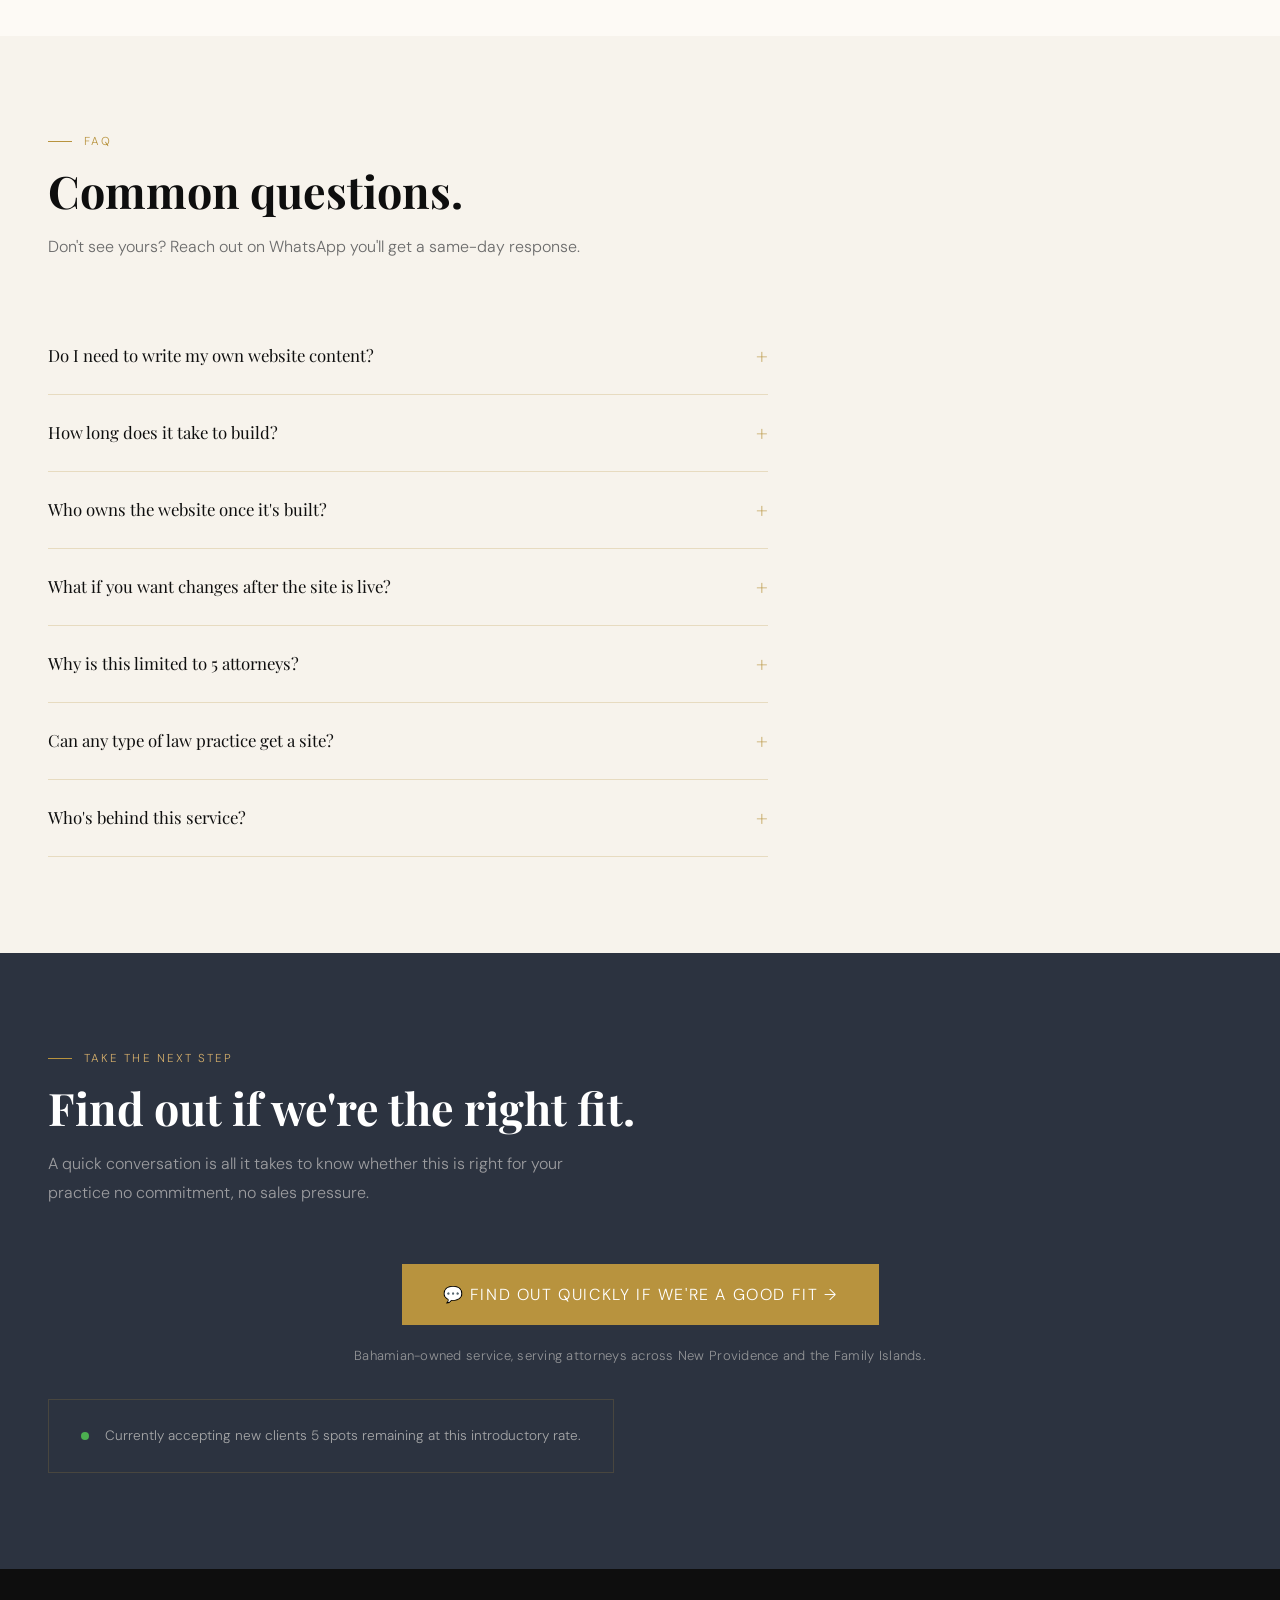
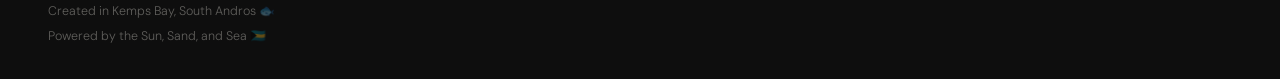
==== commit 5909d5ce: "Add Open Graph meta tags and LocalBusiness JSON-LD schema - OG tags for title, description, image, l" ====
--- a/index.html
+++ b/index.html
@@ -4,6 +4,54 @@
 <meta charset="UTF-8">
 <meta name="viewport" content="width=device-width, initial-scale=1.0">
 <title>Web Design for Bahamian 🇧🇸 Legal Professionals</title>
+<meta name="description" content="Custom attorney websites for Bahamian law firms — $1,000 setup, optional $1,500/year maintenance. Professional, modern sites built for legal professionals in The Bahamas.">
+
+<!-- Open Graph / Social sharing -->
+<meta property="og:type" content="website">
+<meta property="og:url" content="https://bahamianlawyer.com/">
+<meta property="og:title" content="Web Design for Bahamian Legal Professionals">
+<meta property="og:description" content="Custom attorney websites for Bahamian law firms — $1,000 setup, optional $1,500/year maintenance. Professional, modern sites built for legal professionals in The Bahamas.">
+<meta property="og:image" content="https://bahamianlawyer.com/assets/images/hero-photo.jpg">
+<meta property="og:locale" content="en_BS">
+
+<!-- Twitter / WhatsApp card fallback -->
+<meta name="twitter:card" content="summary_large_image">
+<meta name="twitter:title" content="Web Design for Bahamian Legal Professionals">
+<meta name="twitter:description" content="Custom attorney websites for Bahamian law firms — $1,000 setup, optional $1,500/year maintenance.">
+<meta name="twitter:image" content="https://bahamianlawyer.com/assets/images/hero-photo.jpg">
+
+<!-- Local Business schema -->
+<script type="application/ld+json">
+{
+  "@context": "https://schema.org",
+  "@type": "LocalBusiness",
+  "name": "Web Design for Bahamian Legal Professionals",
+  "description": "Custom attorney websites for Bahamian law firms and solo practitioners.",
+  "url": "https://bahamianlawyer.com/",
+  "telephone": "+66993726882",
+  "address": {
+    "@type": "PostalAddress",
+    "addressLocality": "Kemps Bay",
+    "addressRegion": "Andros",
+    "addressCountry": "BS"
+  },
+  "founder": {
+    "@type": "Person",
+    "name": "M. Aurelius Higgs"
+  },
+  "areaServed": {
+    "@type": "Country",
+    "name": "Bahamas"
+  },
+  "priceRange": "$$",
+  "contactPoint": {
+    "@type": "ContactPoint",
+    "contactType": "sales",
+    "url": "https://wa.me/66993726882"
+  }
+}
+</script>
+
 <link rel="icon" type="image/svg+xml" href="assets/images/favicon.svg">
 <link rel="preconnect" href="https://fonts.googleapis.com">
 <link rel="preconnect" href="https://fonts.gstatic.com" crossorigin>
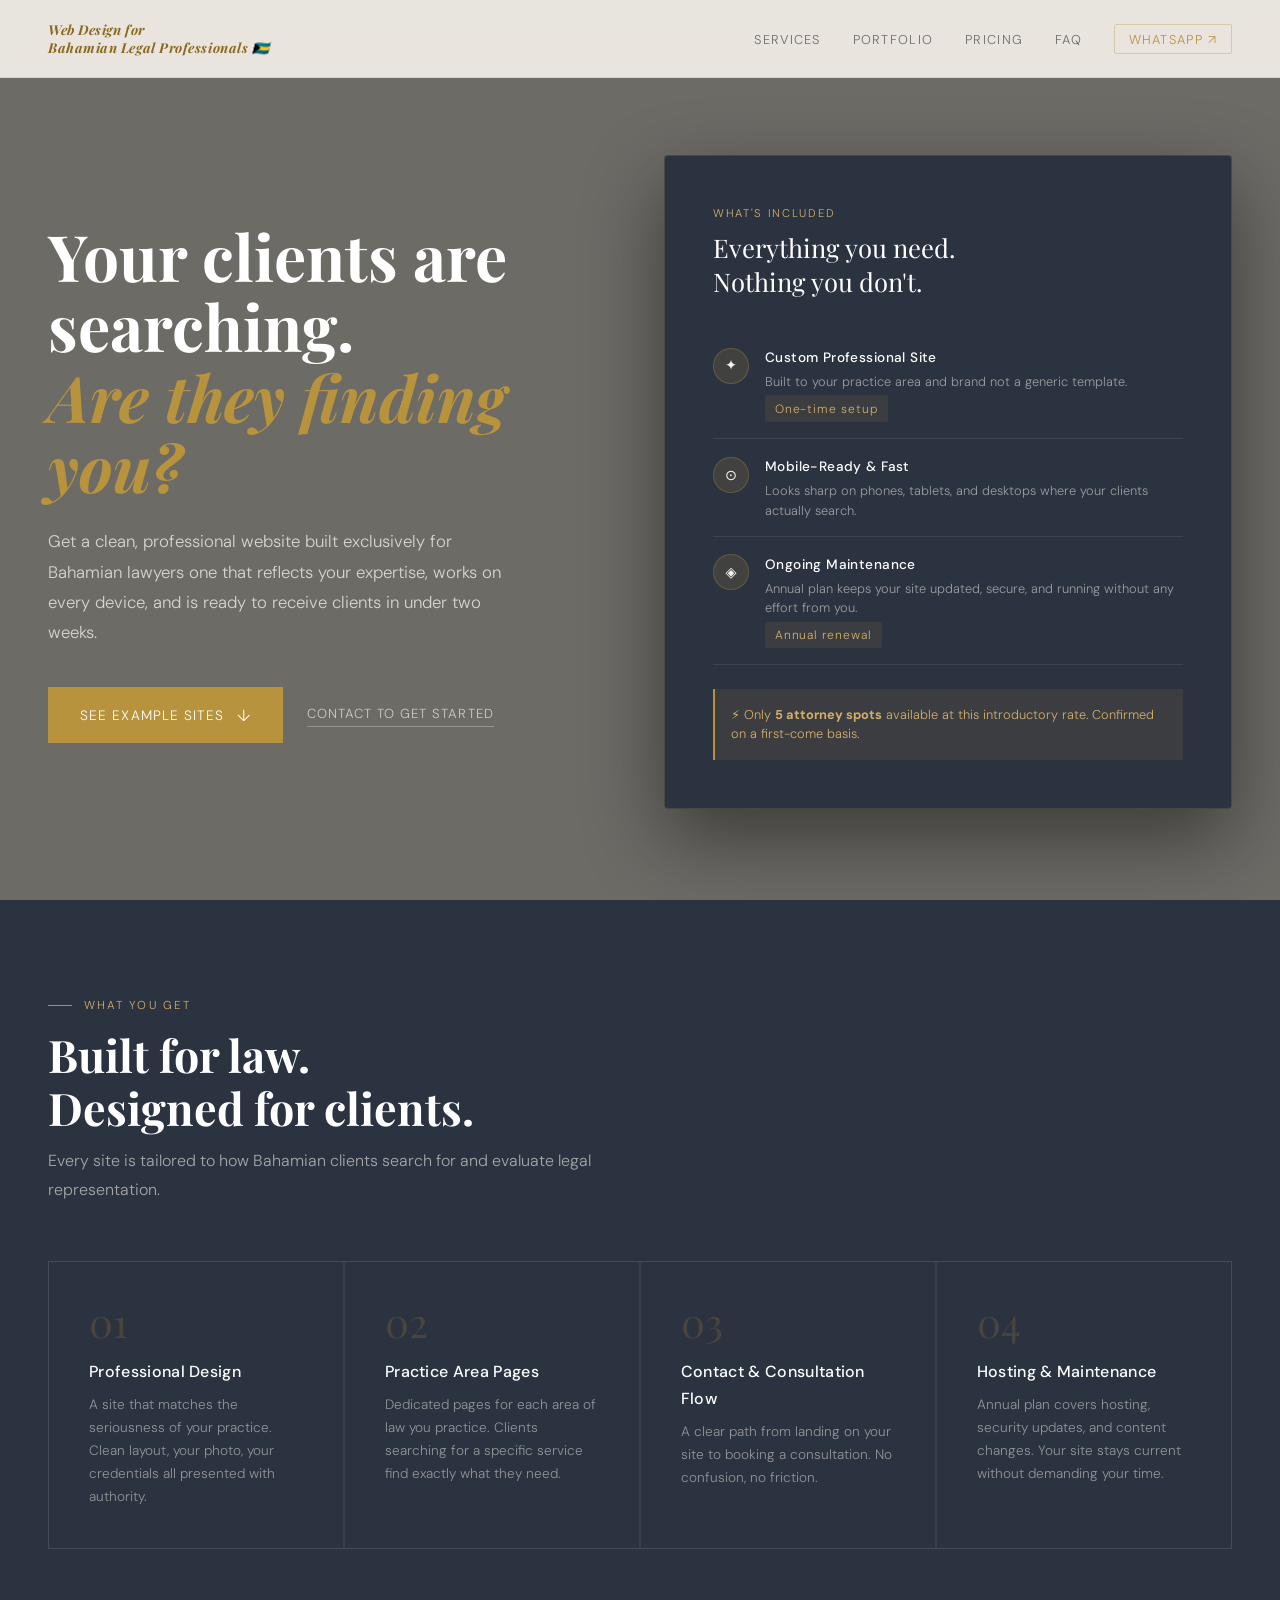
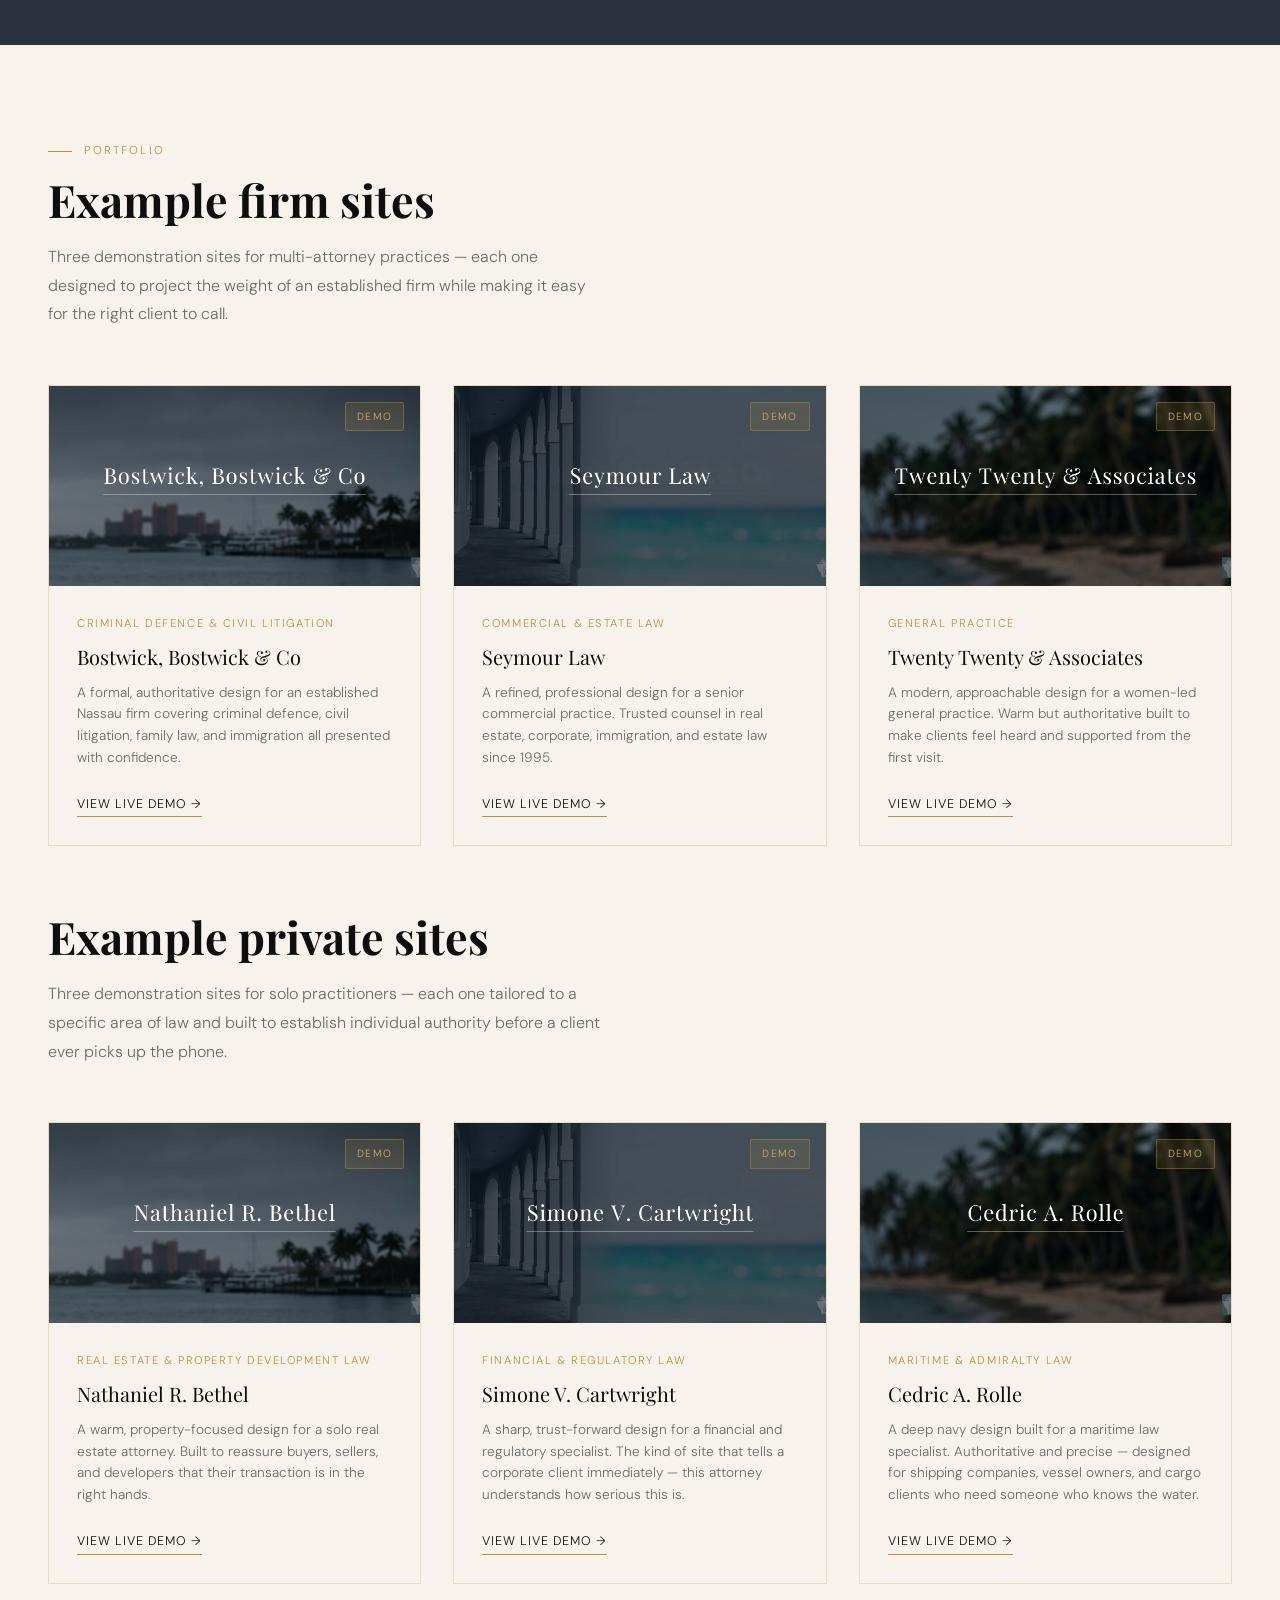
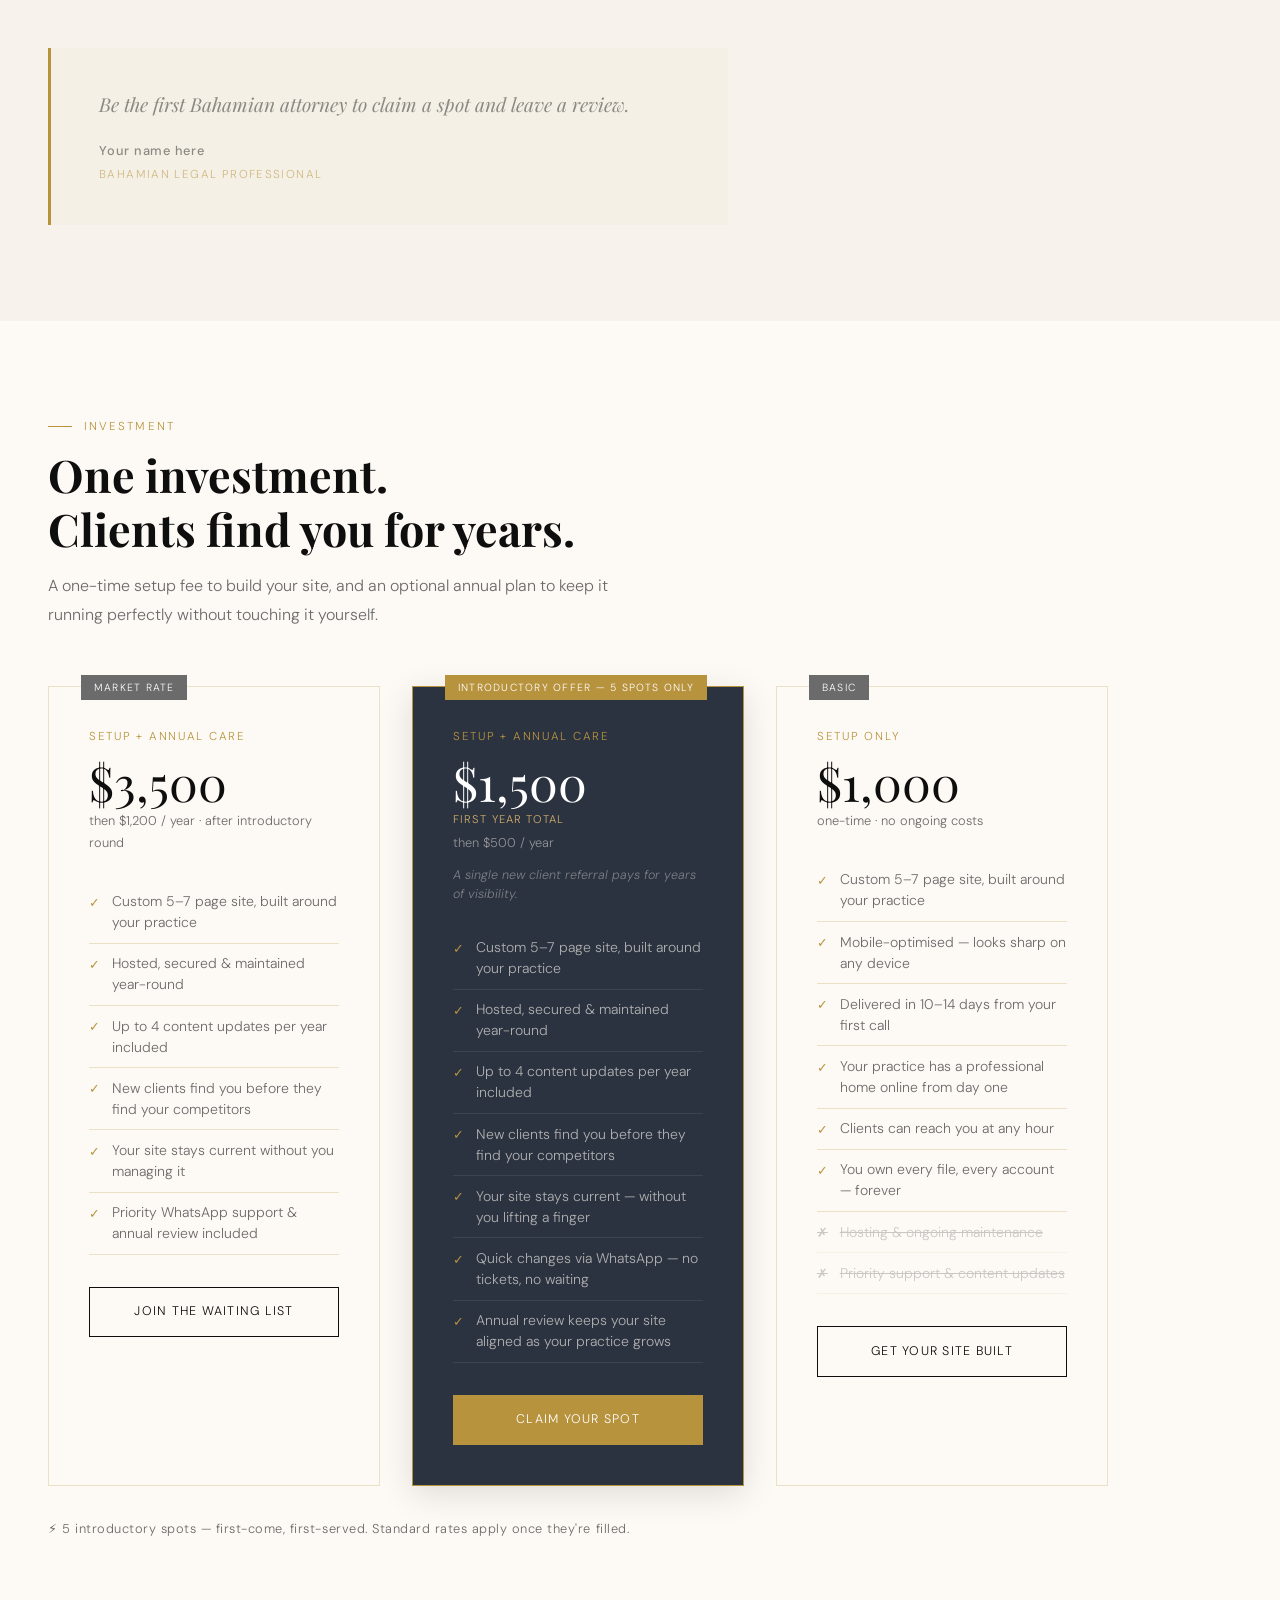
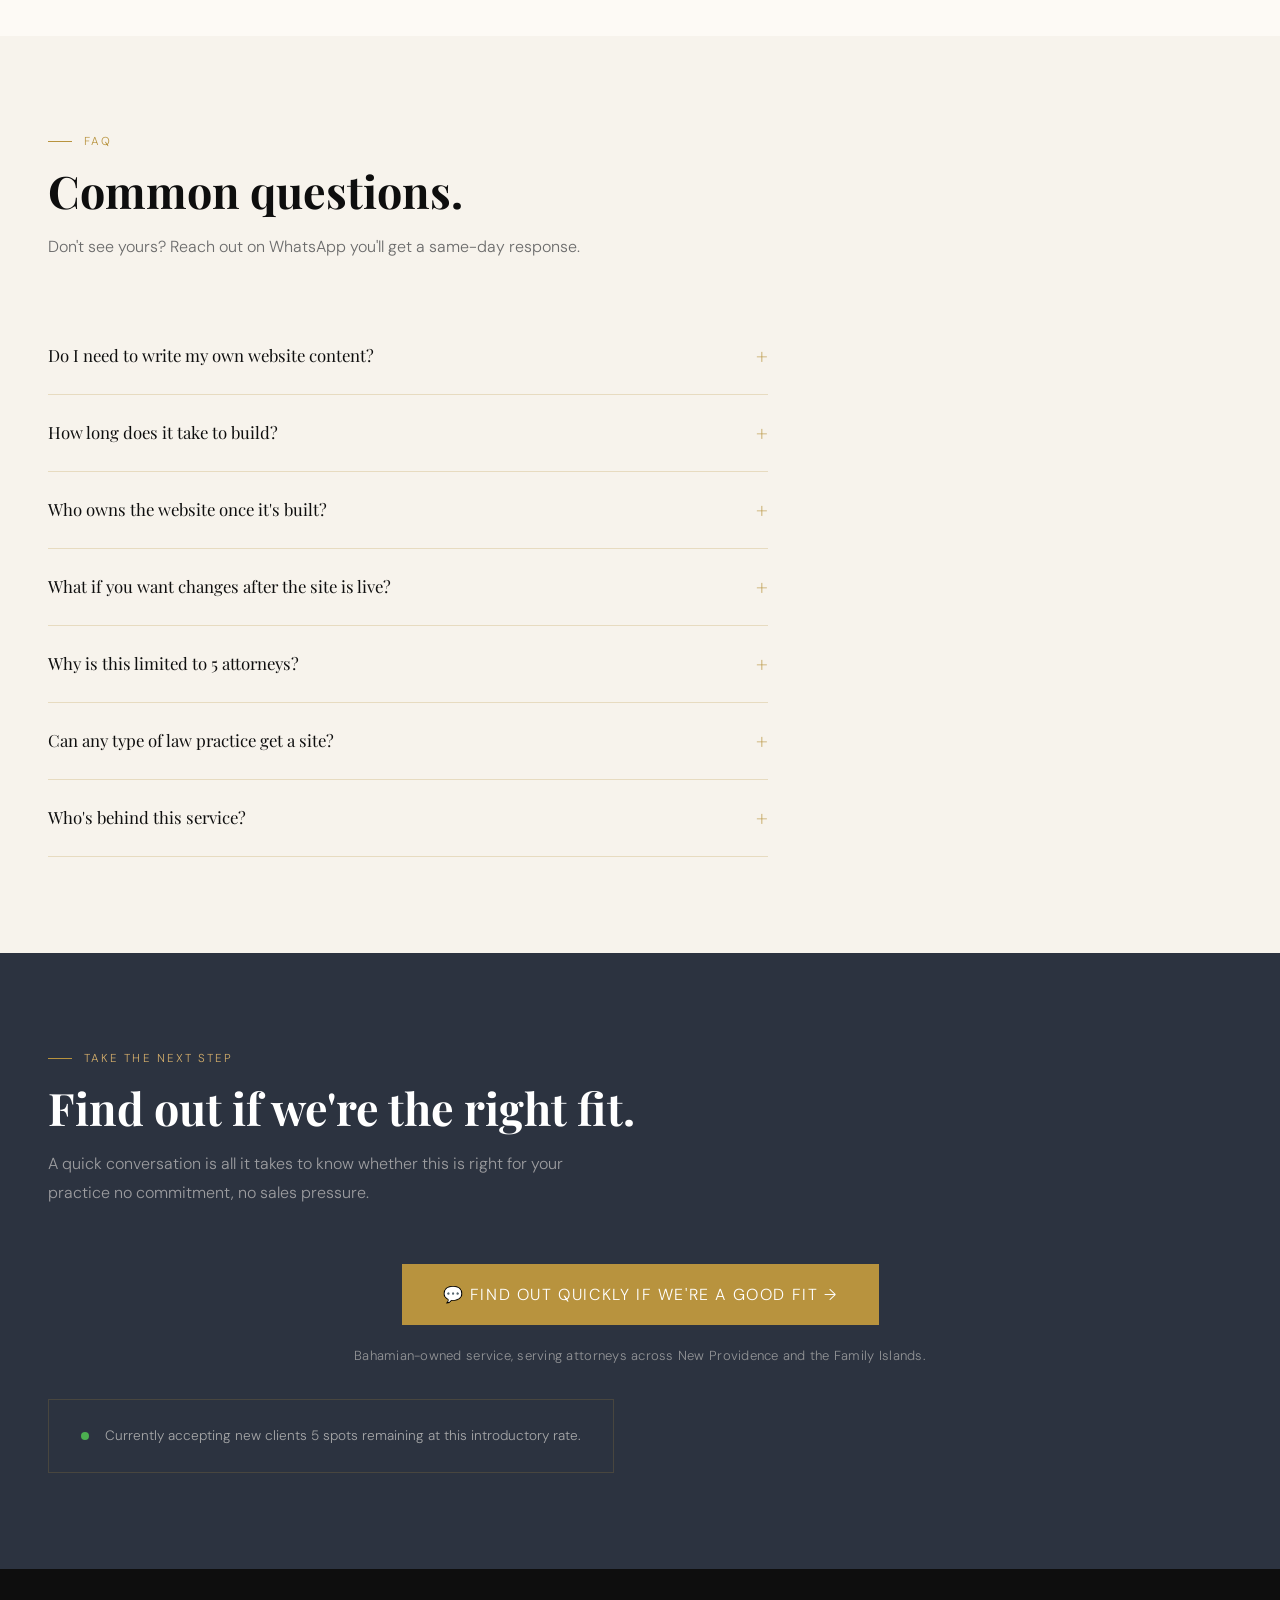
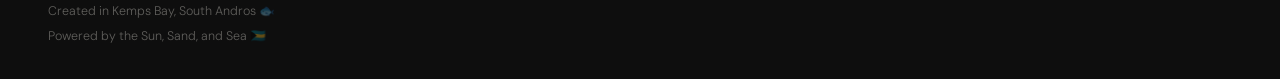
==== commit 79793062: "Update market rate pricing from $2,500 to $3,500 https://claude.ai/code/session_01TP83Hrqbx1g4PhD2sS" ====
--- a/index.html
+++ b/index.html
@@ -8,17 +8,17 @@
 
 <!-- Open Graph / Social sharing -->
 <meta property="og:type" content="website">
-<meta property="og:url" content="https://bahamianlawyer.com/">
+<meta property="og:url" content="https://baha-law.marcushiggs.com/">
 <meta property="og:title" content="Web Design for Bahamian Legal Professionals">
 <meta property="og:description" content="Custom attorney websites for Bahamian law firms — $1,000 setup, optional $1,500/year maintenance. Professional, modern sites built for legal professionals in The Bahamas.">
-<meta property="og:image" content="https://bahamianlawyer.com/assets/images/hero-photo.jpg">
+<meta property="og:image" content="https://baha-law.marcushiggs.com/assets/images/og-image.png">
 <meta property="og:locale" content="en_BS">
 
 <!-- Twitter / WhatsApp card fallback -->
 <meta name="twitter:card" content="summary_large_image">
 <meta name="twitter:title" content="Web Design for Bahamian Legal Professionals">
 <meta name="twitter:description" content="Custom attorney websites for Bahamian law firms — $1,000 setup, optional $1,500/year maintenance.">
-<meta name="twitter:image" content="https://bahamianlawyer.com/assets/images/hero-photo.jpg">
+<meta name="twitter:image" content="https://baha-law.marcushiggs.com/assets/images/og-image.png">
 
 <!-- Local Business schema -->
 <script type="application/ld+json">
@@ -27,7 +27,7 @@
   "@type": "LocalBusiness",
   "name": "Web Design for Bahamian Legal Professionals",
   "description": "Custom attorney websites for Bahamian law firms and solo practitioners.",
-  "url": "https://bahamianlawyer.com/",
+  "url": "https://baha-law.marcushiggs.com/",
   "telephone": "+66993726882",
   "address": {
     "@type": "PostalAddress",
@@ -267,7 +267,7 @@
     <div class="pricing-card fade-up">
       <span class="pricing-badge pricing-badge-muted">Market Rate</span>
       <p class="pricing-name">Setup + Annual Care</p>
-      <p class="pricing-amount">$2,500</p>
+      <p class="pricing-amount">$3,500</p>
       <p class="pricing-period">then $1,200 / year · after introductory round</p>
       <ul class="pricing-features">
         <li>Custom 5–7 page site, built around your practice</li>
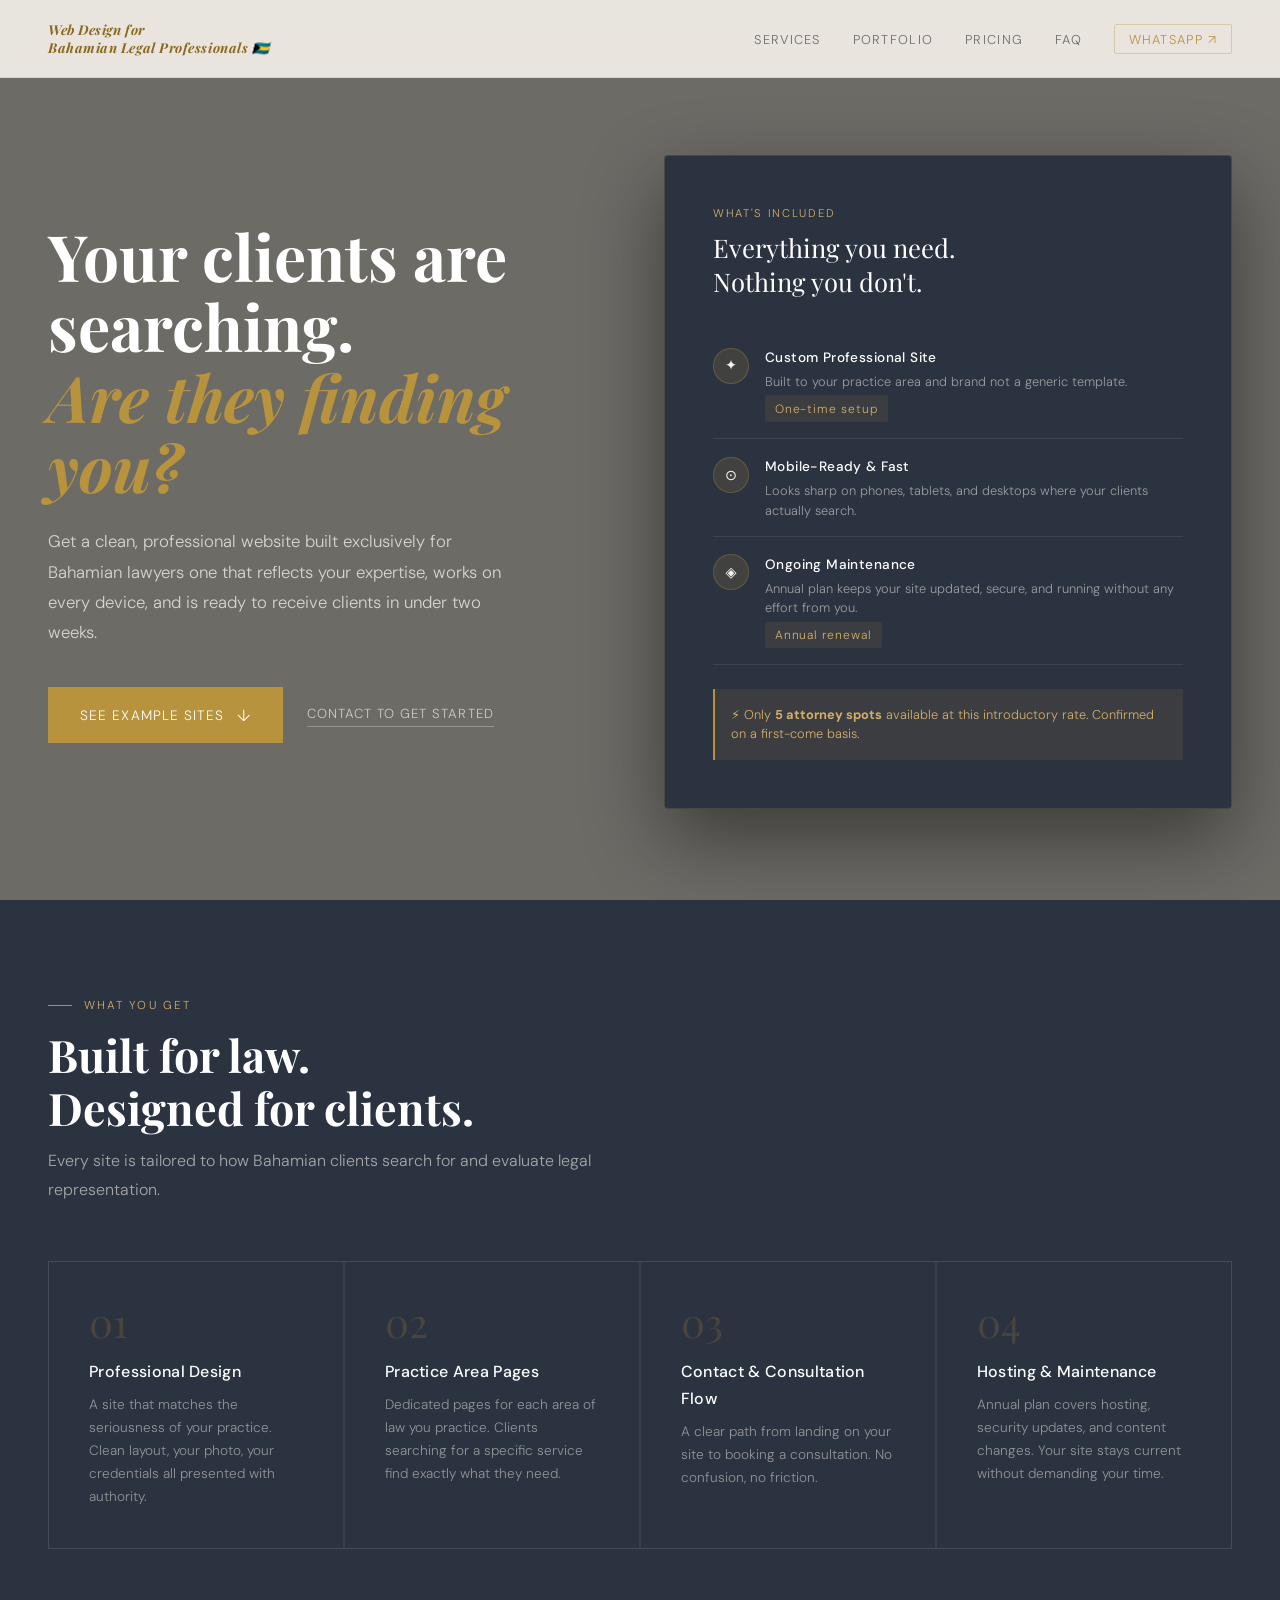
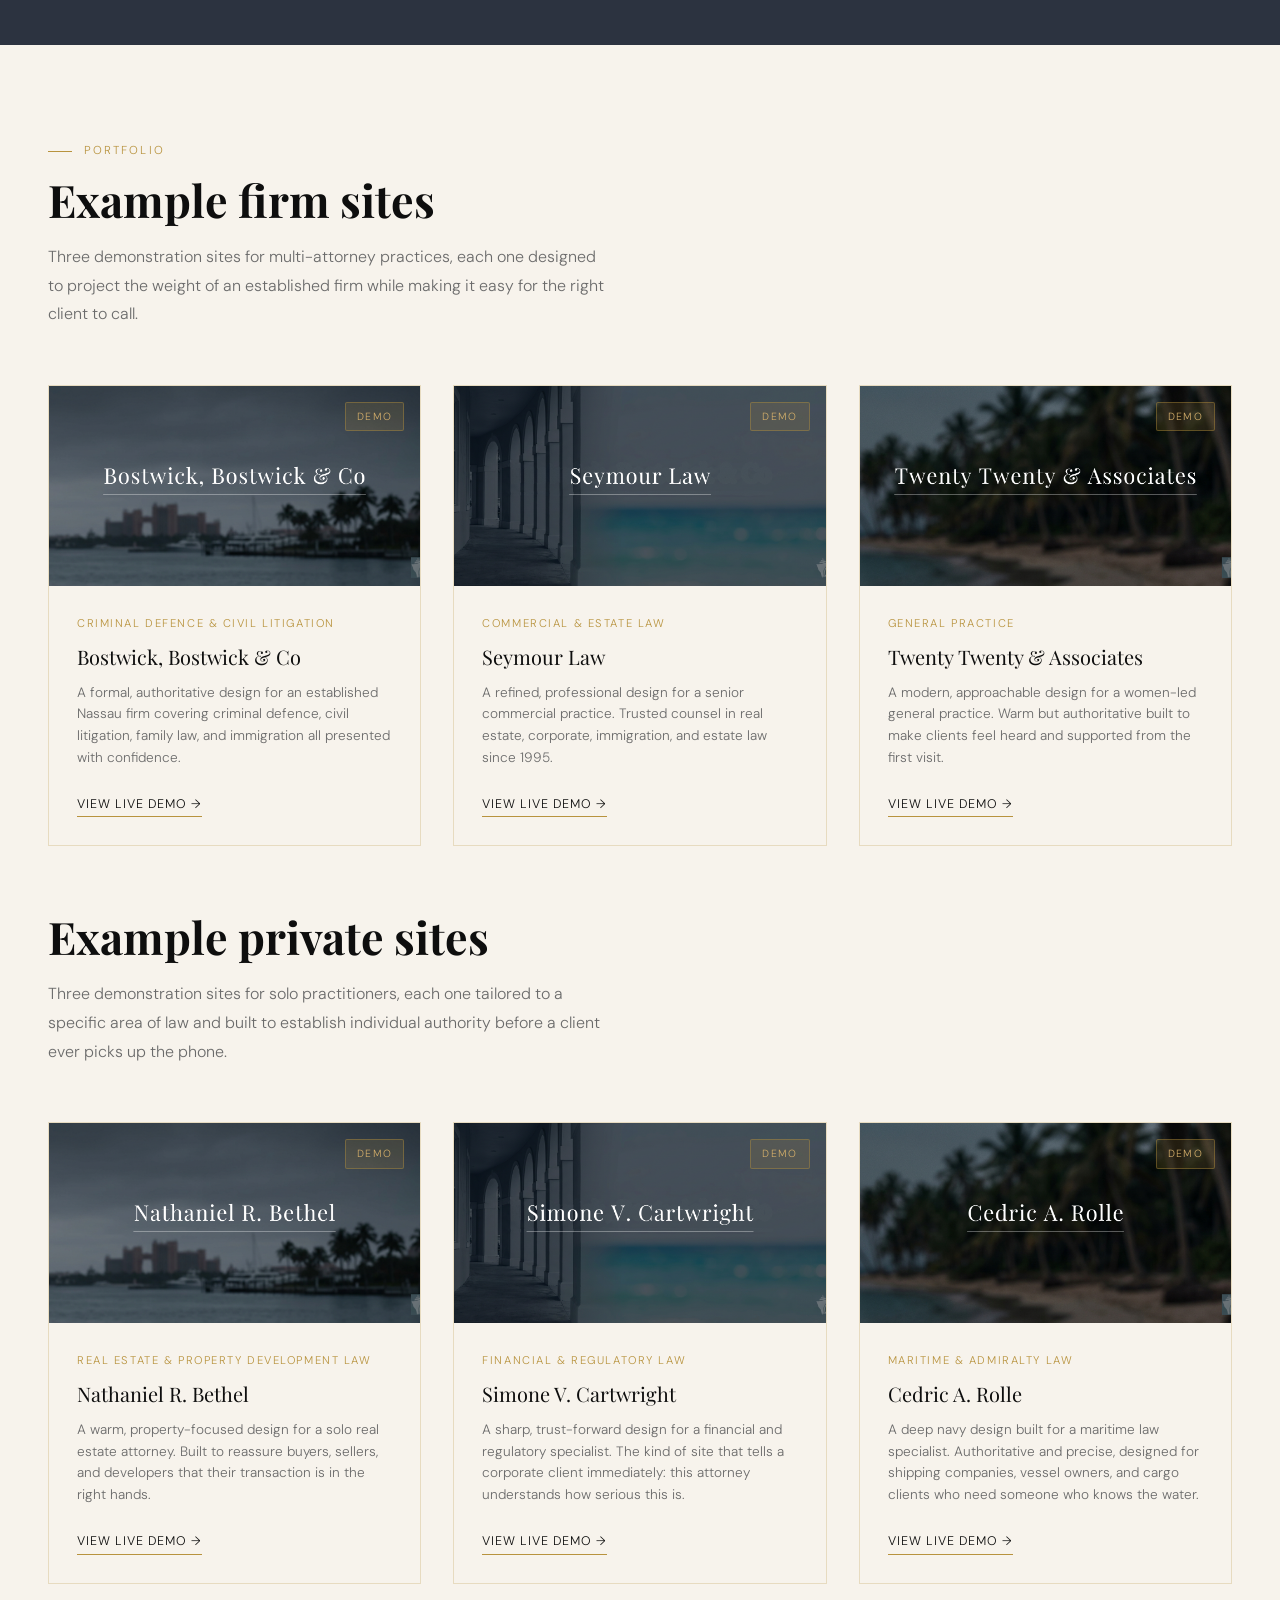
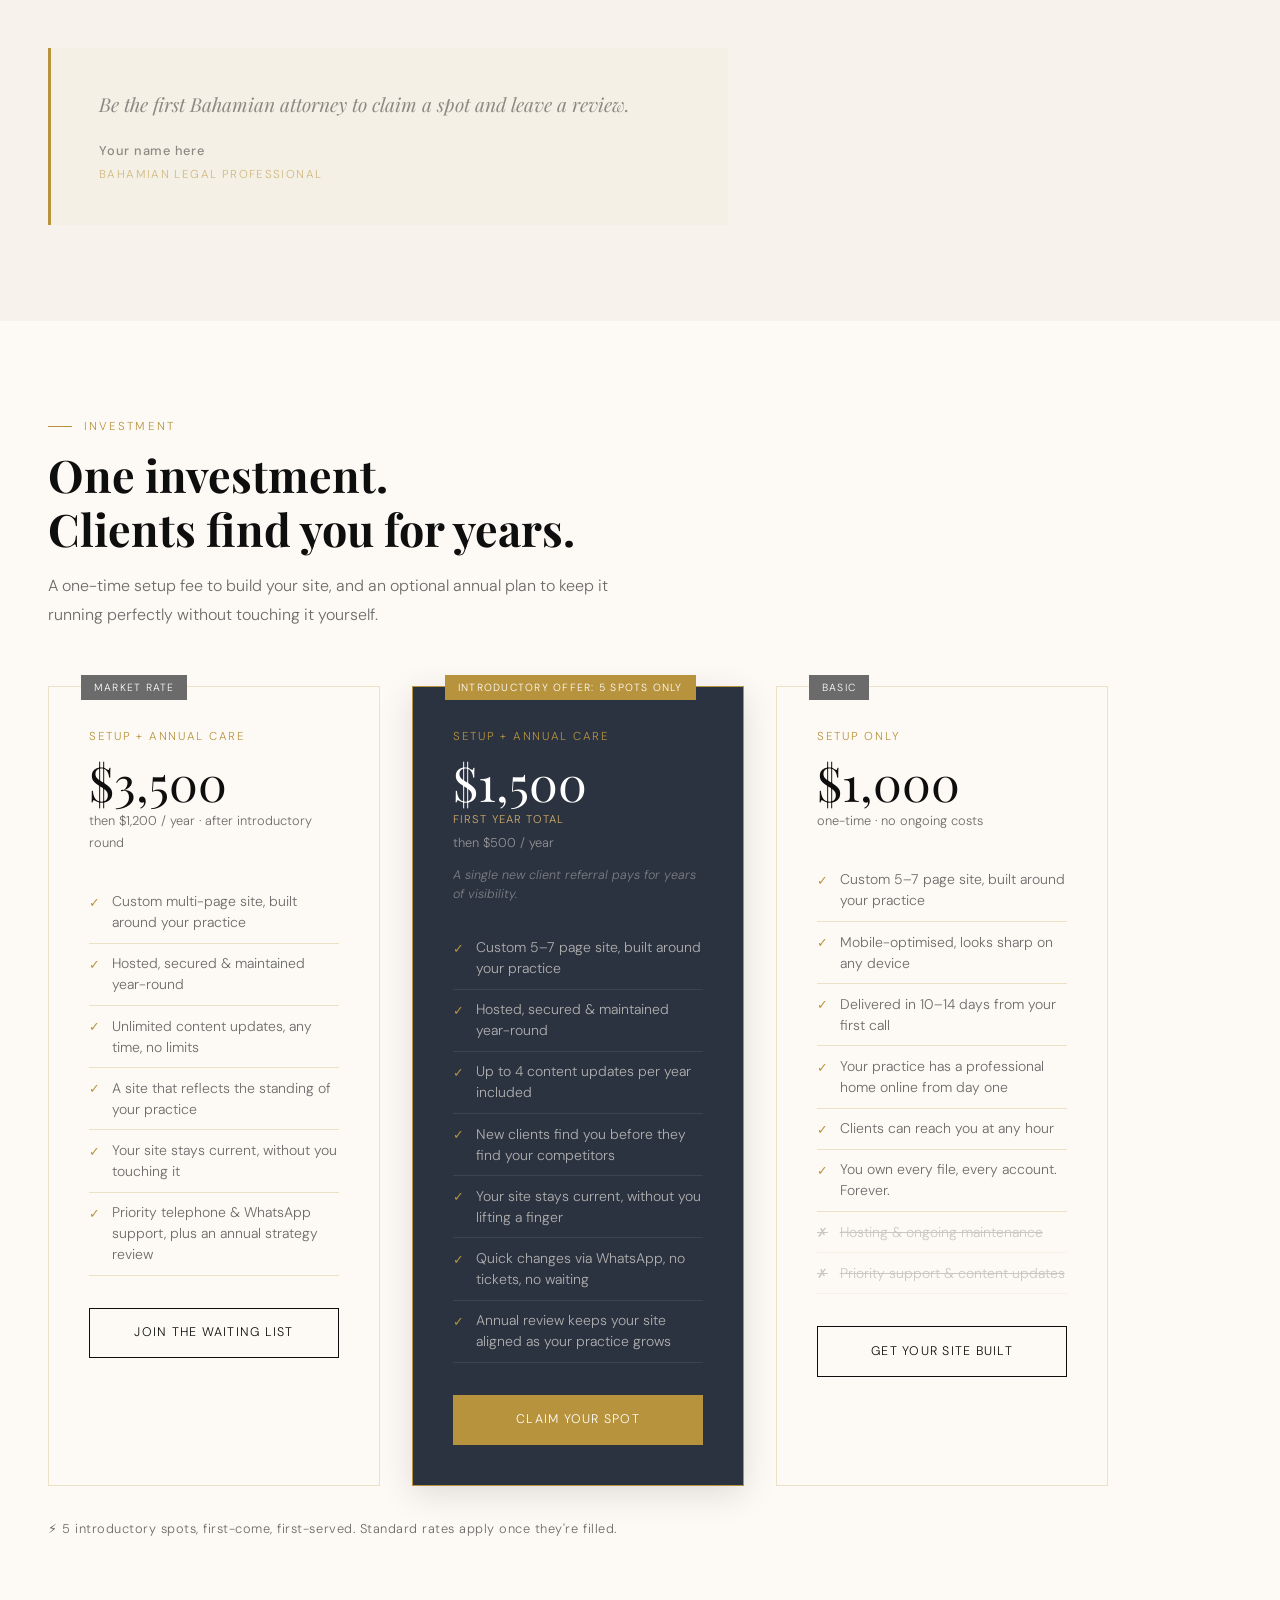
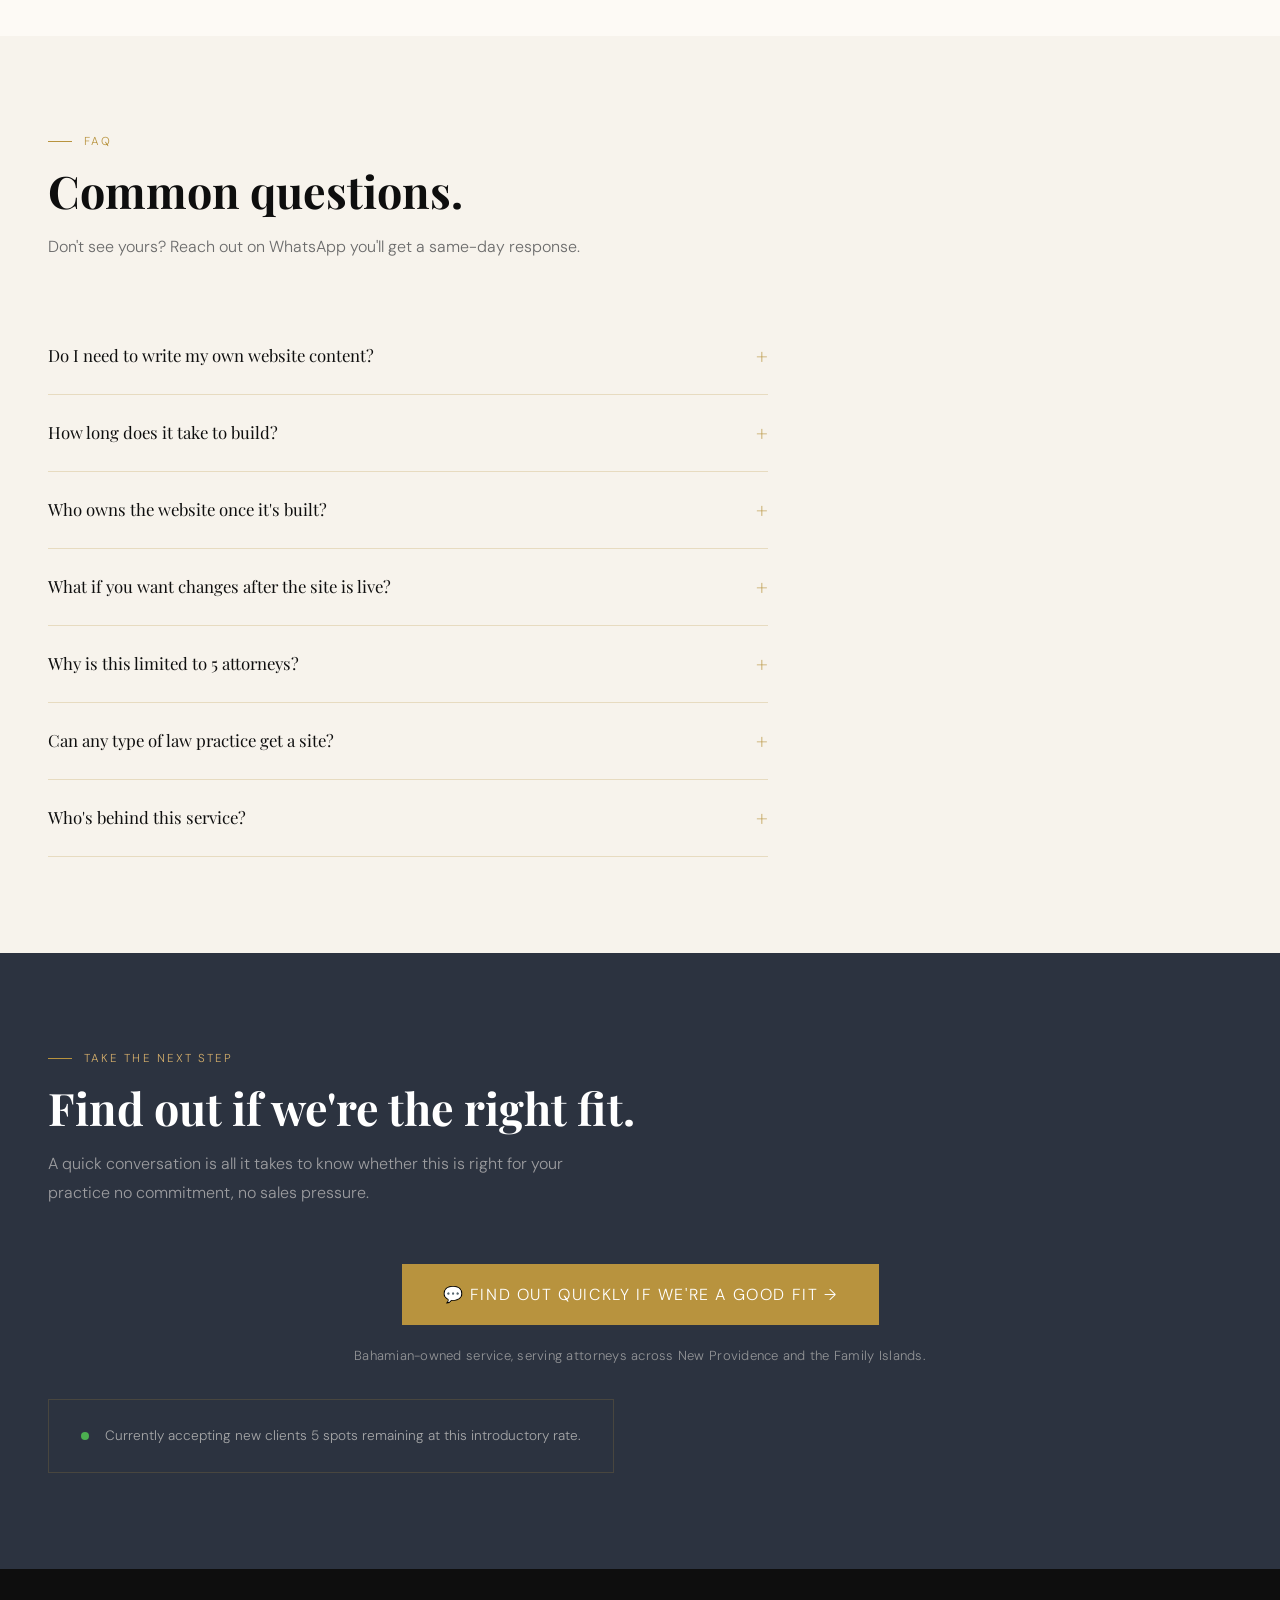
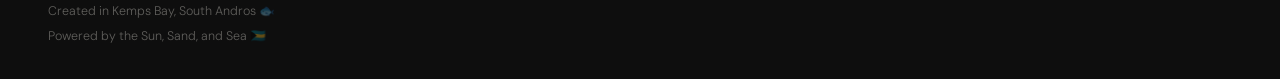
==== commit 0a270453: "Update tier one offerings copy and remove all em dashes - Replace Market Rate feature list with new " ====
--- a/index.html
+++ b/index.html
@@ -4,20 +4,20 @@
 <meta charset="UTF-8">
 <meta name="viewport" content="width=device-width, initial-scale=1.0">
 <title>Web Design for Bahamian 🇧🇸 Legal Professionals</title>
-<meta name="description" content="Custom attorney websites for Bahamian law firms — $1,000 setup, optional $1,500/year maintenance. Professional, modern sites built for legal professionals in The Bahamas.">
+<meta name="description" content="Custom attorney websites for Bahamian law firms. $3,500 setup, $1,200/year maintenance. Professional, modern sites built for legal professionals in The Bahamas.">
 
 <!-- Open Graph / Social sharing -->
 <meta property="og:type" content="website">
 <meta property="og:url" content="https://baha-law.marcushiggs.com/">
 <meta property="og:title" content="Web Design for Bahamian Legal Professionals">
-<meta property="og:description" content="Custom attorney websites for Bahamian law firms — $1,000 setup, optional $1,500/year maintenance. Professional, modern sites built for legal professionals in The Bahamas.">
+<meta property="og:description" content="Custom attorney websites for Bahamian law firms. $3,500 setup, $1,200/year maintenance. Professional, modern sites built for legal professionals in The Bahamas.">
 <meta property="og:image" content="https://baha-law.marcushiggs.com/assets/images/og-image.png">
 <meta property="og:locale" content="en_BS">
 
 <!-- Twitter / WhatsApp card fallback -->
 <meta name="twitter:card" content="summary_large_image">
 <meta name="twitter:title" content="Web Design for Bahamian Legal Professionals">
-<meta name="twitter:description" content="Custom attorney websites for Bahamian law firms — $1,000 setup, optional $1,500/year maintenance.">
+<meta name="twitter:description" content="Custom attorney websites for Bahamian law firms. $3,500 setup, $1,200/year maintenance.">
 <meta name="twitter:image" content="https://baha-law.marcushiggs.com/assets/images/og-image.png">
 
 <!-- Local Business schema -->
@@ -161,7 +161,7 @@
   <p class="section-label">Portfolio</p>
   <h2>Example firm sites</h2>
   <p class="section-intro">
-    Three demonstration sites for multi-attorney practices — each one designed to project the weight of an established firm while making it easy for the right client to call.
+    Three demonstration sites for multi-attorney practices, each one designed to project the weight of an established firm while making it easy for the right client to call.
   </p>
   <div class="portfolio-grid">
     <div class="portfolio-card fade-up">
@@ -204,7 +204,7 @@
 
   <h2 style="margin-top:4rem;">Example private sites</h2>
   <p class="section-intro">
-    Three demonstration sites for solo practitioners — each one tailored to a specific area of law and built to establish individual authority before a client ever picks up the phone.
+    Three demonstration sites for solo practitioners, each one tailored to a specific area of law and built to establish individual authority before a client ever picks up the phone.
   </p>
   <div class="portfolio-grid">
     <div class="portfolio-card fade-up">
@@ -227,7 +227,7 @@
       <div class="portfolio-body">
         <p class="portfolio-type">Financial &amp; Regulatory Law</p>
         <p class="portfolio-name">Simone V. Cartwright</p>
-        <p class="portfolio-desc">A sharp, trust-forward design for a financial and regulatory specialist. The kind of site that tells a corporate client immediately — this attorney understands how serious this is.</p>
+        <p class="portfolio-desc">A sharp, trust-forward design for a financial and regulatory specialist. The kind of site that tells a corporate client immediately: this attorney understands how serious this is.</p>
         <a href="demos/cartwright/demo.html" class="portfolio-link">View live demo →</a>
       </div>
     </div>
@@ -239,7 +239,7 @@
       <div class="portfolio-body">
         <p class="portfolio-type">Maritime &amp; Admiralty Law</p>
         <p class="portfolio-name">Cedric A. Rolle</p>
-        <p class="portfolio-desc">A deep navy design built for a maritime law specialist. Authoritative and precise — designed for shipping companies, vessel owners, and cargo clients who need someone who knows the water.</p>
+        <p class="portfolio-desc">A deep navy design built for a maritime law specialist. Authoritative and precise, designed for shipping companies, vessel owners, and cargo clients who need someone who knows the water.</p>
         <a href="demos/rolle/demo.html" class="portfolio-link">View live demo →</a>
       </div>
     </div>
@@ -270,19 +270,19 @@
       <p class="pricing-amount">$3,500</p>
       <p class="pricing-period">then $1,200 / year · after introductory round</p>
       <ul class="pricing-features">
-        <li>Custom 5–7 page site, built around your practice</li>
+        <li>Custom multi-page site, built around your practice</li>
         <li>Hosted, secured &amp; maintained year-round</li>
-        <li>Up to 4 content updates per year included</li>
-        <li>New clients find you before they find your competitors</li>
-        <li>Your site stays current without you managing it</li>
-        <li>Priority WhatsApp support &amp; annual review included</li>
+        <li>Unlimited content updates, any time, no limits</li>
+        <li>A site that reflects the standing of your practice</li>
+        <li>Your site stays current, without you touching it</li>
+        <li>Priority telephone &amp; WhatsApp support, plus an annual strategy review</li>
       </ul>
       <a href="https://wa.me/66993726882" target="_blank" rel="noopener" class="pricing-btn pricing-btn-outline">Join the Waiting List</a>
     </div>
 
     <!-- FEATURED: Introductory Offer -->
     <div class="pricing-card featured fade-up" style="transition-delay:0.1s">
-      <span class="pricing-badge">Introductory Offer — 5 Spots Only</span>
+      <span class="pricing-badge">Introductory Offer: 5 Spots Only</span>
       <p class="pricing-name">Setup + Annual Care</p>
       <p class="pricing-amount">$1,500</p>
       <p class="pricing-year-note">first year total</p>
@@ -293,8 +293,8 @@
         <li>Hosted, secured &amp; maintained year-round</li>
         <li>Up to 4 content updates per year included</li>
         <li>New clients find you before they find your competitors</li>
-        <li>Your site stays current — without you lifting a finger</li>
-        <li>Quick changes via WhatsApp — no tickets, no waiting</li>
+        <li>Your site stays current, without you lifting a finger</li>
+        <li>Quick changes via WhatsApp, no tickets, no waiting</li>
         <li>Annual review keeps your site aligned as your practice grows</li>
       </ul>
       <a href="https://wa.me/66993726882" target="_blank" rel="noopener" class="pricing-btn pricing-btn-filled">Claim Your Spot</a>
@@ -308,11 +308,11 @@
       <p class="pricing-period">one-time · no ongoing costs</p>
       <ul class="pricing-features">
         <li>Custom 5–7 page site, built around your practice</li>
-        <li>Mobile-optimised — looks sharp on any device</li>
+        <li>Mobile-optimised, looks sharp on any device</li>
         <li>Delivered in 10–14 days from your first call</li>
         <li>Your practice has a professional home online from day one</li>
         <li>Clients can reach you at any hour</li>
-        <li>You own every file, every account — forever</li>
+        <li>You own every file, every account. Forever.</li>
         <li class="struck">Hosting &amp; ongoing maintenance</li>
         <li class="struck">Priority support &amp; content updates</li>
       </ul>
@@ -320,7 +320,7 @@
     </div>
 
   </div>
-  <p class="pricing-scarcity">⚡ 5 introductory spots — first-come, first-served. Standard rates apply once they're filled.</p>
+  <p class="pricing-scarcity">⚡ 5 introductory spots, first-come, first-served. Standard rates apply once they're filled.</p>
 </section>
 
 <!-- FAQ -->
